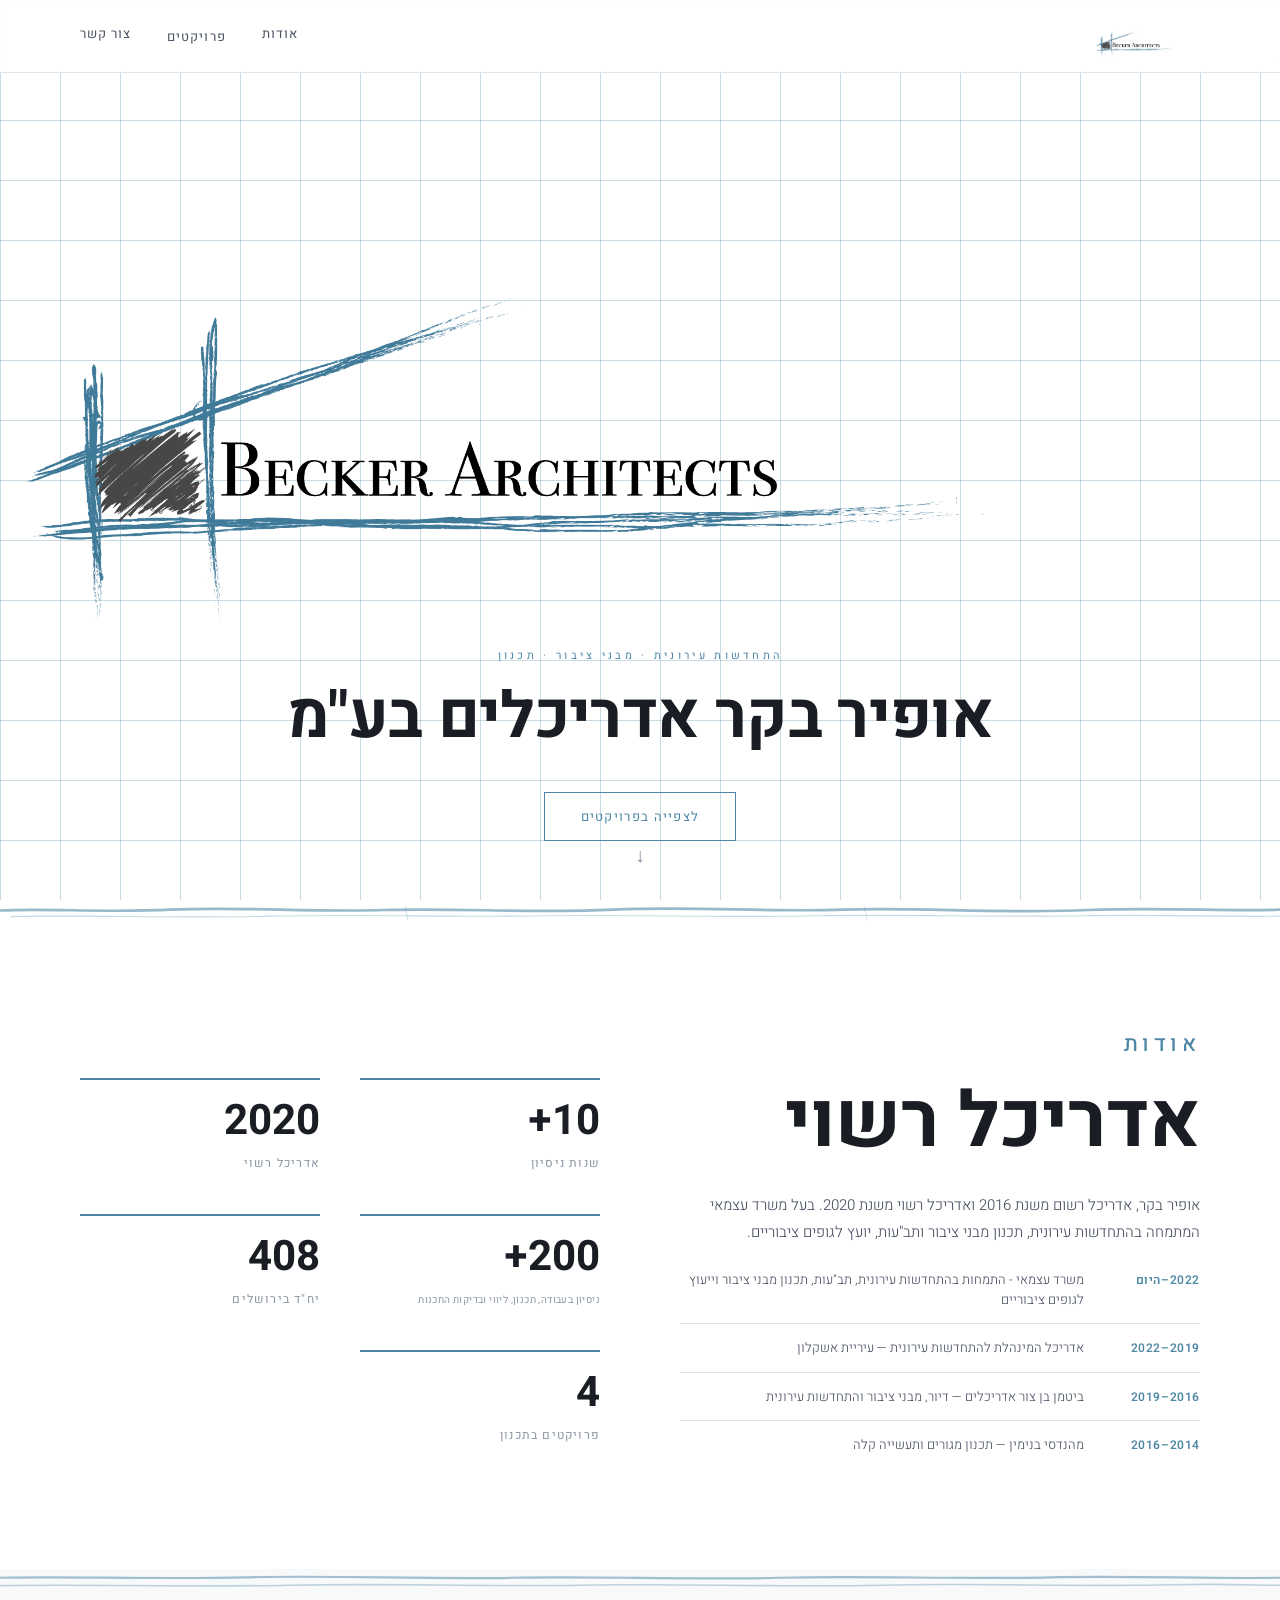
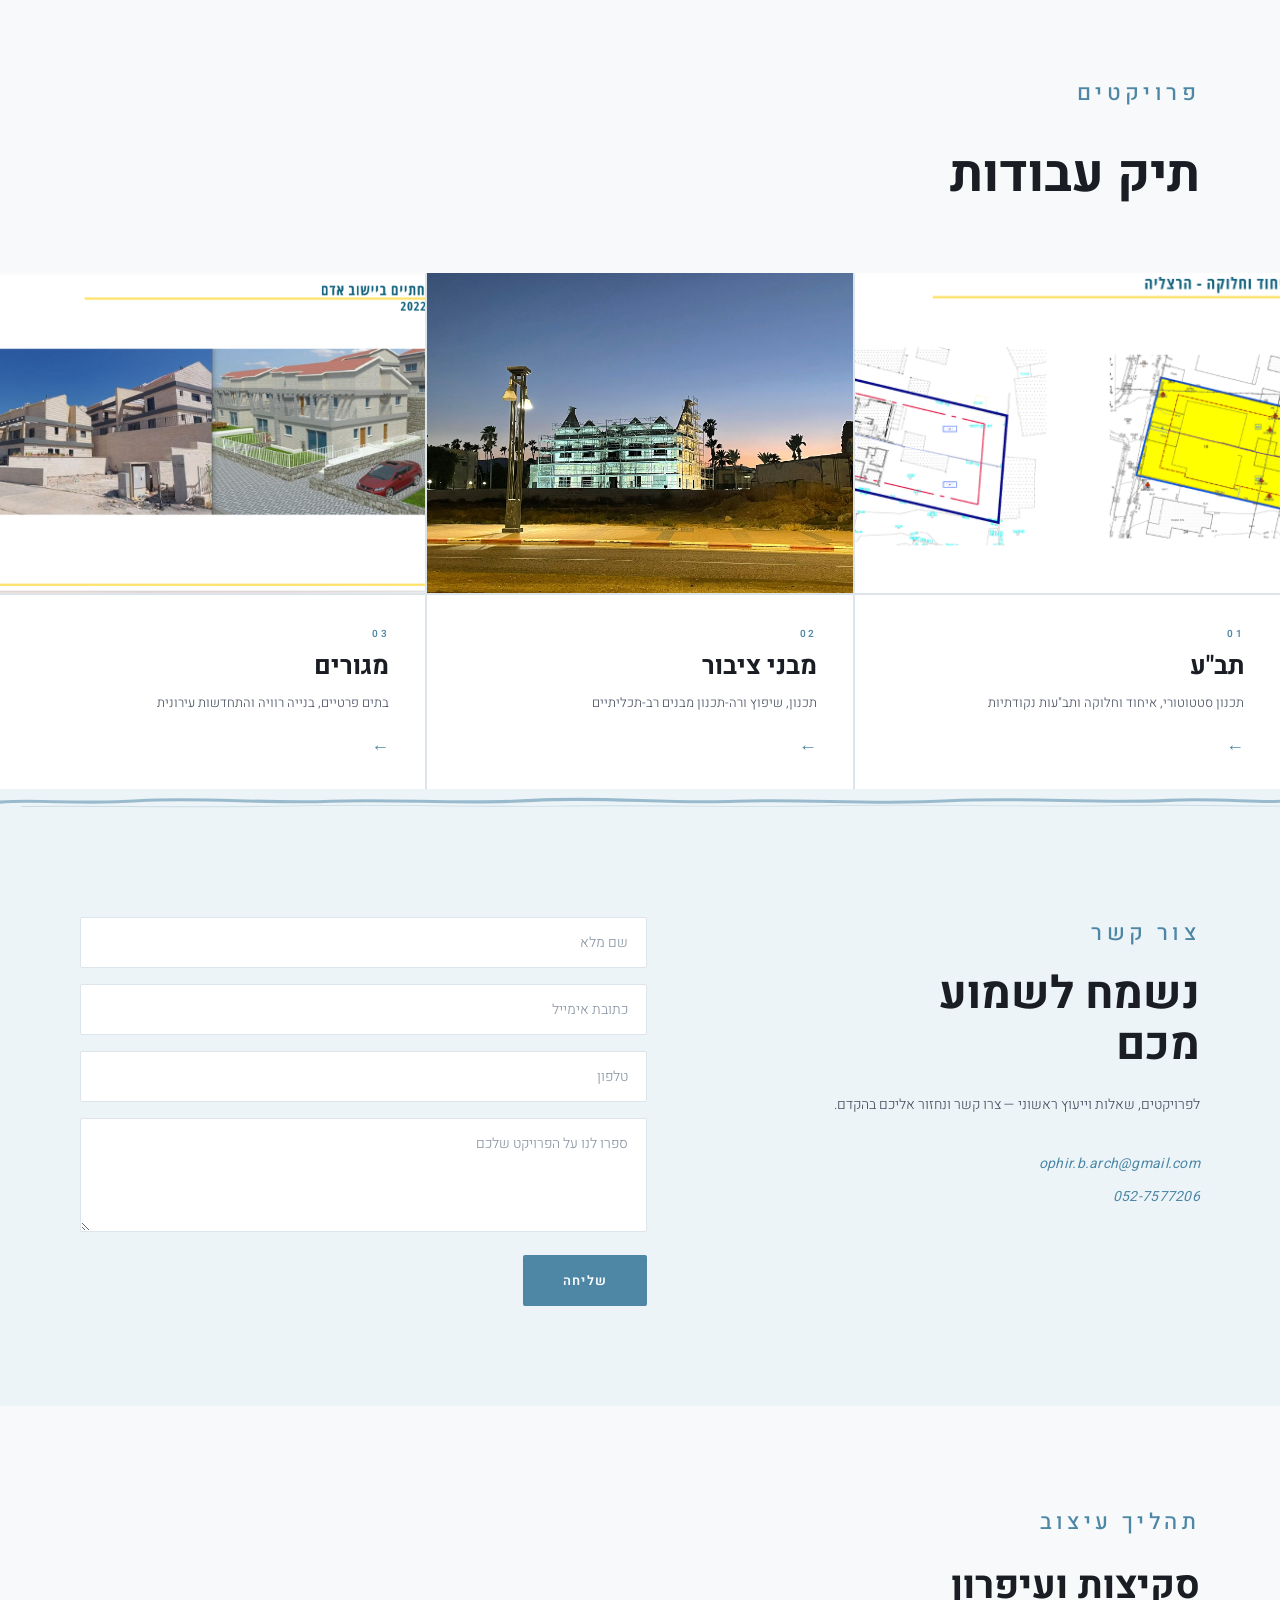
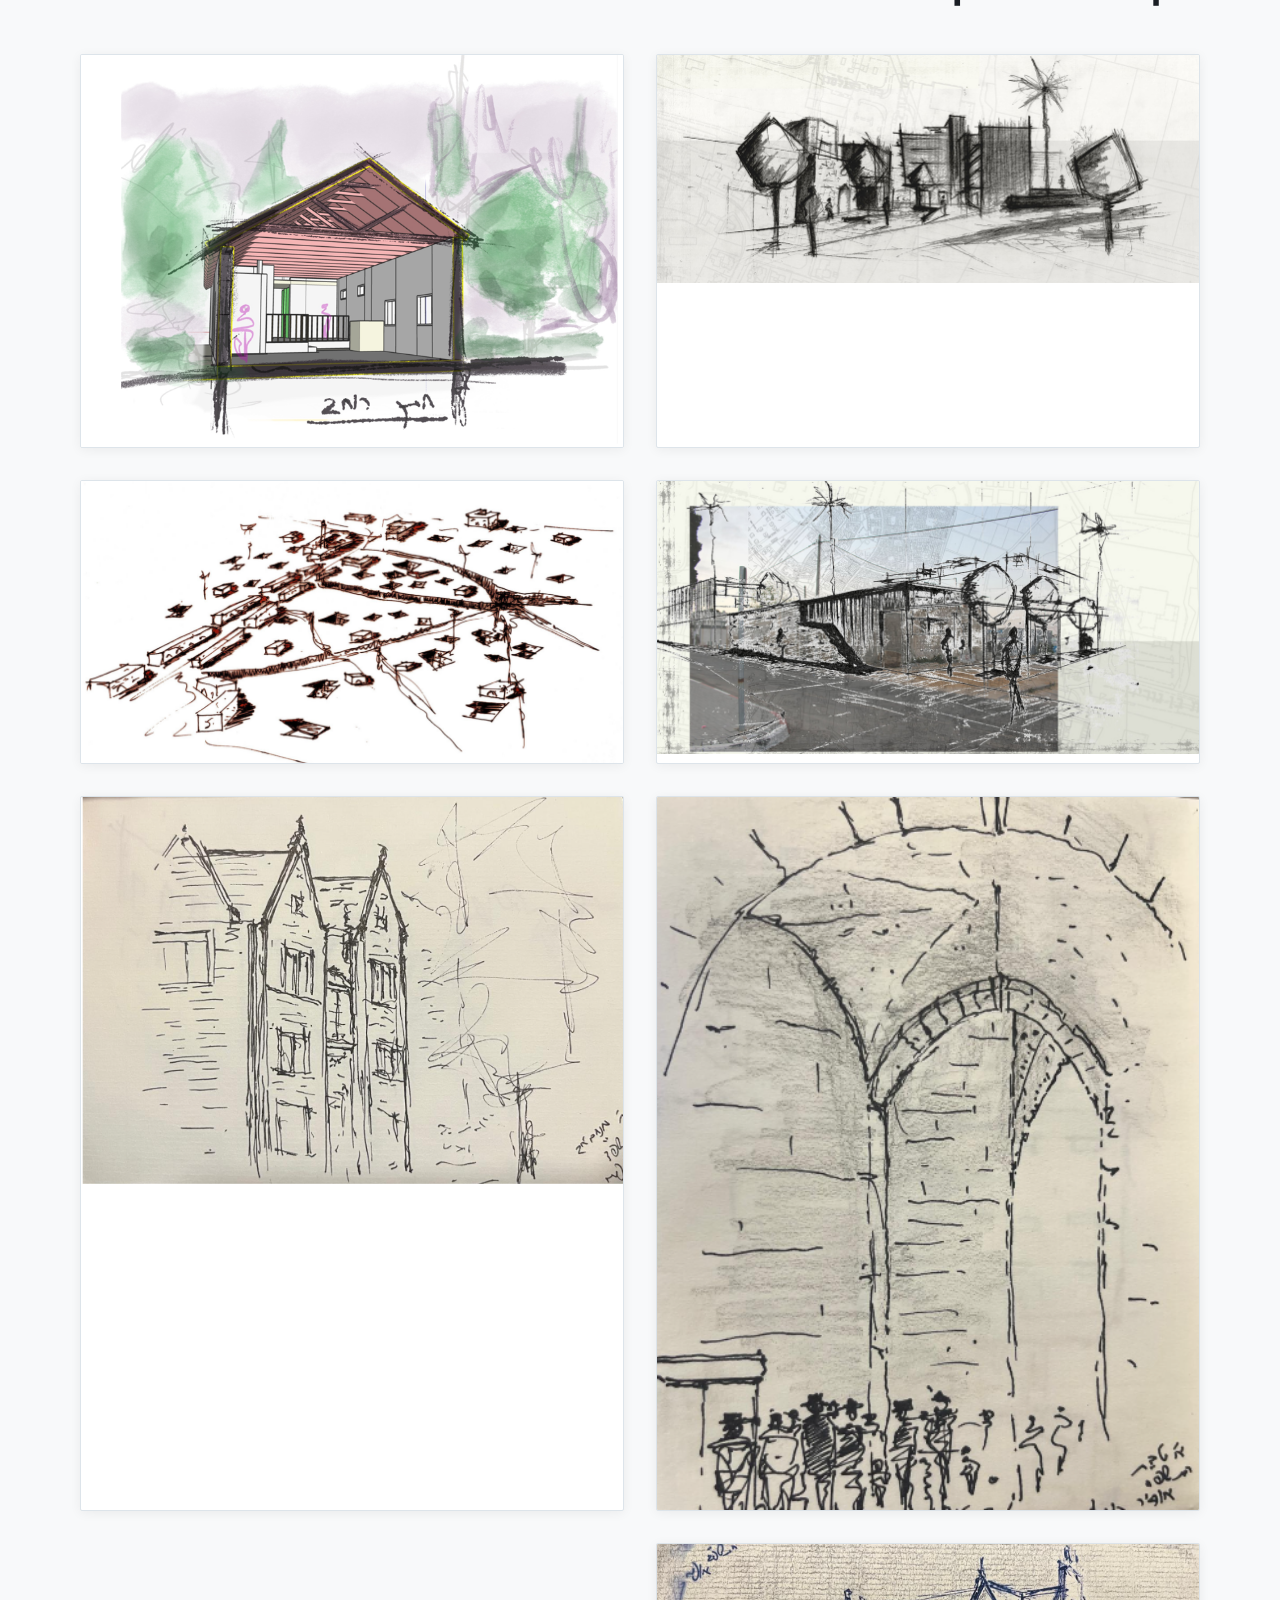
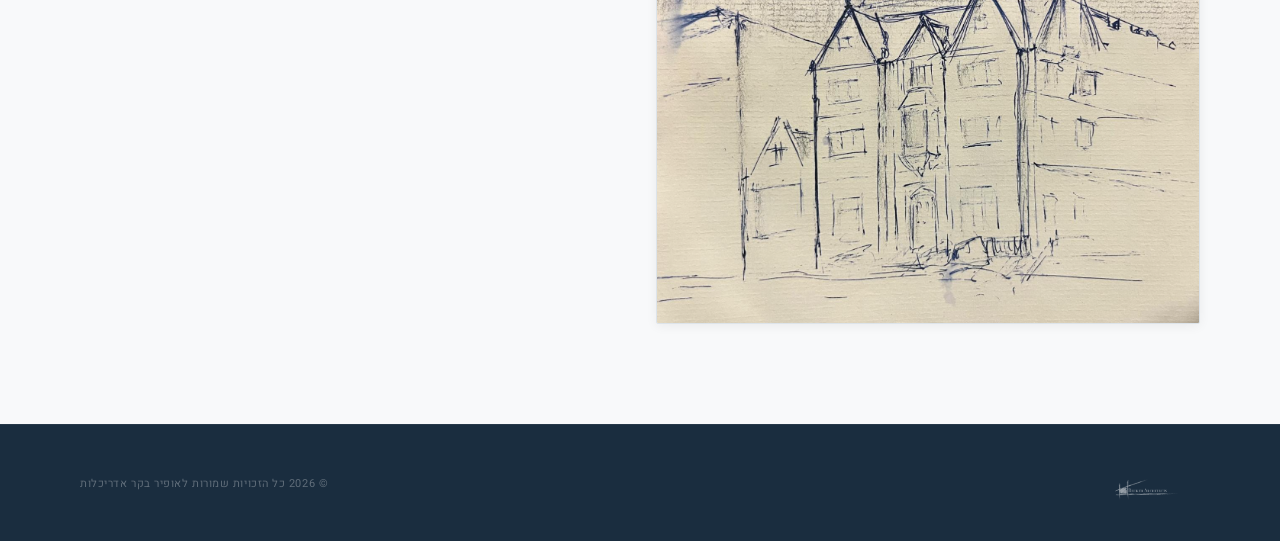
==== index.html @ fd46ad63 "Add gallery carousel: click main image to cycle through project photos Co-Authored-By: Claude Sonnet" ====
<!DOCTYPE html>
<html lang="he" dir="rtl">
<head>
  <meta charset="UTF-8" />
  <meta name="viewport" content="width=device-width, initial-scale=1.0" />
  <title>אופיר בקר אדריכלים בע"מ | התחדשות עירונית ומבני ציבור | ישראל</title>

  <!-- Google Search Console Verification -->
  <meta name="google-site-verification" content="d-NX01LzKo1KVaTtNY8OBa4iY1g7kG21eKevt_gI5Fs" />

  <!-- SEO Meta -->
  <meta name="description" content="אופיר בקר, אדריכל רשוי משנת 2020. משרד אדריכלות המתמחה בהתחדשות עירונית ותכנון מבני ציבור בישראל. פרויקטים בירושלים, אשקלון ועוד." />
  <meta name="author" content="אופיר בקר" />
  <meta name="robots" content="index, follow, max-snippet:-1, max-image-preview:large" />
  <link rel="canonical" href="https://ophirbarch-dev.github.io/ARCH-WEBSITE/" />
  <link rel="alternate" hreflang="he" href="https://ophirbarch-dev.github.io/ARCH-WEBSITE/" />
  <link rel="alternate" hreflang="x-default" href="https://ophirbarch-dev.github.io/ARCH-WEBSITE/" />
  <link rel="sitemap" type="application/xml" href="/ARCH-WEBSITE/sitemap.xml" />

  <!-- Open Graph (WhatsApp / LinkedIn / Facebook previews) -->
  <meta property="og:type" content="website" />
  <meta property="og:locale" content="he_IL" />
  <meta property="og:site_name" content="אופיר בקר אדריכלות" />
  <meta property="og:title" content="אופיר בקר אדריכלות | התחדשות עירונית ומבני ציבור" />
  <meta property="og:description" content="אדריכל רשוי המתמחה בהתחדשות עירונית ומבני ציבור. פרויקטים בירושלים, אשקלון ועוד." />
  <meta property="og:url" content="https://ophirbarch-dev.github.io/ARCH-WEBSITE/" />
  <meta property="og:image" content="https://ophirbarch-dev.github.io/ARCH-WEBSITE/images/proj1.png" />
  <meta property="og:image:width" content="1270" />
  <meta property="og:image:height" content="476" />
  <meta property="og:image:alt" content="פרויקט התחדשות עירונית ירושלים — אופיר בקר אדריכלות" />

  <!-- Twitter Card -->
  <meta name="twitter:card" content="summary_large_image" />
  <meta name="twitter:title" content="אופיר בקר אדריכלות" />
  <meta name="twitter:description" content="אדריכל רשוי | התחדשות עירונית ומבני ציבור בישראל" />
  <meta name="twitter:image" content="https://ophirbarch-dev.github.io/ARCH-WEBSITE/images/proj1.png" />

  <!-- JSON-LD Structured Data (GEO + Local SEO) -->
  <script type="application/ld+json">
  {
    "@context": "https://schema.org",
    "@graph": [
      {
        "@type": "Person",
        "@id": "https://ophirbarch-dev.github.io/ARCH-WEBSITE/#person",
        "name": "אופיר בקר",
        "jobTitle": "אדריכל רשוי",
        "url": "https://ophirbarch-dev.github.io/ARCH-WEBSITE/",
        "email": "ophir.b.arch@gmail.com",
        "telephone": "+972527577206",
        "knowsAbout": ["התחדשות עירונית", "מבני ציבור", "תכנון אדריכלי", "תכנית בניין עיר", "תב\"ע", "ניהול יועצים"]
      },
      {
        "@type": ["LocalBusiness", "ProfessionalService"],
        "@id": "https://ophirbarch-dev.github.io/ARCH-WEBSITE/#business",
        "name": "אופיר בקר אדריכלות",
        "description": "משרד אדריכלות המתמחה בהתחדשות עירונית ותכנון מבני ציבור בישראל. אדריכל רשוי משנת 2020.",
        "url": "https://ophirbarch-dev.github.io/ARCH-WEBSITE/",
        "telephone": "+972527577206",
        "email": "ophir.b.arch@gmail.com",
        "founder": { "@id": "https://ophirbarch-dev.github.io/ARCH-WEBSITE/#person" },
        "address": { "@type": "PostalAddress", "addressCountry": "IL" },
        "areaServed": ["ירושלים", "אשקלון", "הרצליה", "ישראל"],
        "openingHours": "Mo-Fr 09:00-18:00",
        "image": "https://ophirbarch-dev.github.io/ARCH-WEBSITE/images/logo.png",
        "hasOfferCatalog": {
          "@type": "OfferCatalog",
          "name": "שירותי אדריכלות",
          "itemListElement": [
            { "@type": "Offer", "itemOffered": { "@type": "Service", "name": "תכנון התחדשות עירונית" } },
            { "@type": "Offer", "itemOffered": { "@type": "Service", "name": "תכנון מבני ציבור" } },
            { "@type": "Offer", "itemOffered": { "@type": "Service", "name": "ניהול יועצים" } },
            { "@type": "Offer", "itemOffered": { "@type": "Service", "name": "תב\"ע ותכנון סטטוטורי" } }
          ]
        }
      },
      {
        "@type": "FAQPage",
        "mainEntity": [
          {
            "@type": "Question",
            "name": "מה ההתמחות של אופיר בקר?",
            "acceptedAnswer": { "@type": "Answer", "text": "אופיר בקר הוא אדריכל רשוי המתמחה בהתחדשות עירונית ותכנון מבני ציבור בישראל, וכן יועץ ללשכת התכנון." }
          },
          {
            "@type": "Question",
            "name": "האם אופיר בקר אדריכל מוסמך ורשוי?",
            "acceptedAnswer": { "@type": "Answer", "text": "כן. אופיר בקר הוא אדריכל רשום משנת 2016 ואדריכל רשוי משנת 2020." }
          },
          {
            "@type": "Question",
            "name": "באילו אזורים פועל משרד בקר אדריכלות?",
            "acceptedAnswer": { "@type": "Answer", "text": "המשרד ביצע פרויקטים בירושלים, אשקלון, הרצליה ויישוב אדם — ומשרת לקוחות ברחבי ישראל." }
          },
          {
            "@type": "Question",
            "name": "מה הניסיון של אופיר בקר בהתחדשות עירונית?",
            "acceptedAnswer": { "@type": "Answer", "text": "אופיר בקר שימש כאדריכל המינהלת להתחדשות עירונית של עיריית אשקלון (2019–2022), ועבד על פרויקטים של 408 יח\"ד בירושלים." }
          }
        ]
      }
    ]
  }
  </script>

  <link rel="preconnect" href="https://fonts.googleapis.com" />
  <link rel="preconnect" href="https://fonts.gstatic.com" crossorigin />
  <link href="https://fonts.googleapis.com/css2?family=Heebo:wght@300;400;500;700&display=swap" rel="stylesheet" />
  <link rel="stylesheet" href="style.css" />
</head>
<body>

  <!-- NAV -->
  <header class="site-header" id="site-header">
    <div class="header-inner">
      <a href="#hero" class="logo">
        <img src="images/logo.png" class="logo-img" alt="לוגו אופיר בקר אדריכלות" />
        <span class="logo-fallback">Becker Architects</span>
      </a>
      <nav class="main-nav">
        <a href="#about">אודות</a>
        <div class="nav-item">
          <a href="#projects">פרויקטים</a>
          <div class="nav-dropdown">
            <a href="taba.html">תב"ע</a>
            <a href="public-buildings.html">מבני ציבור</a>
            <a href="residential.html">מגורים</a>
          </div>
        </div>
        <a href="#contact">צור קשר</a>
      </nav>
      <button class="hamburger" id="hamburger" aria-label="תפריט">
        <span></span><span></span><span></span>
      </button>
    </div>
    <nav class="mobile-nav" id="mobile-nav">
      <a href="#about" class="mobile-link">אודות</a>
      <a href="#projects" class="mobile-link">פרויקטים</a>
      <a href="taba.html" class="mobile-link mobile-sub">— תב"ע</a>
      <a href="public-buildings.html" class="mobile-link mobile-sub">— מבני ציבור</a>
      <a href="residential.html" class="mobile-link mobile-sub">— מגורים</a>
      <a href="#contact" class="mobile-link">צור קשר</a>
    </nav>
  </header>

  <main>

  <!-- HERO -->
  <section class="hero" id="hero">
    <div class="hero-overlay"></div>
    <div class="hero-logo-center">
      <img src="images/logo.png" class="hero-logo-main" alt="Becker Architects לוגו" />
    </div>
    <div class="hero-content">
      <p class="hero-label">התחדשות עירונית · מבני ציבור · תכנון</p>
      <h1 class="hero-title">אופיר בקר אדריכלים בע"מ</h1>
      <a href="#projects" class="btn-outline">לצפייה בפרויקטים</a>
    </div>
    <div class="hero-scroll-hint">↓</div>
  </section>

  <!-- DIVIDER 1: two strokes, energetic -->
  <div class="sketch-divider" style="background:var(--white)">
    <svg xmlns="http://www.w3.org/2000/svg" viewBox="0 0 1200 32" preserveAspectRatio="none" aria-hidden="true">
      <path d="M0,12 C45,9 95,15 160,11 C225,7.5 290,14 360,11.5 C430,9 500,15.5 575,11 C650,7 720,14 790,11 C860,8 940,16 1020,11.5 C1090,8 1155,13.5 1200,11" stroke="#4d87a5" stroke-width="3" fill="none" stroke-linecap="round" opacity="0.58"/>
      <path d="M10,19 C80,17 165,21 255,18.5 C345,16 425,20 510,18 C595,16.5 680,20.5 765,18 C850,16 935,20 1015,18 C1090,16.5 1155,19.5 1200,18.5" stroke="#4d87a5" stroke-width="1.3" fill="none" stroke-linecap="round" opacity="0.3"/>
      <path d="M380,7 L382,22" stroke="#4d87a5" stroke-width="1.2" opacity="0.2" stroke-linecap="round"/>
      <path d="M810,6 L813,23" stroke="#4d87a5" stroke-width="1" opacity="0.18" stroke-linecap="round"/>
    </svg>
  </div>

  <!-- ABOUT -->
  <section class="about section-pad" id="about">
    <div class="container">
      <div class="about-grid">
        <div class="about-text">
          <span class="section-tag">אודות</span>
          <h2>אדריכל רשוי</h2>
          <p>
            אופיר בקר, אדריכל רשום משנת 2016 ואדריכל רשוי משנת 2020. בעל משרד עצמאי המתמחה בהתחדשות עירונית,
            תכנון מבני ציבור ותב"עות, יועץ לגופים ציבוריים.
          </p>
          <div class="experience-timeline">
            <div class="exp-item">
              <span class="exp-year"><time datetime="2022">2022</time>–היום</span>
              <span class="exp-desc">משרד עצמאי - התמחות בהתחדשות עירונית, תב"עות, תכנון מבני ציבור וייעוץ לגופים ציבוריים</span>
            </div>
            <div class="exp-item">
              <span class="exp-year"><time datetime="2019">2019</time>–<time datetime="2022">2022</time></span>
              <span class="exp-desc">אדריכל המינהלת להתחדשות עירונית — עיריית אשקלון</span>
            </div>
            <div class="exp-item">
              <span class="exp-year"><time datetime="2016">2016</time>–<time datetime="2019">2019</time></span>
              <span class="exp-desc">ביטמן בן צור אדריכלים — דיור, מבני ציבור והתחדשות עירונית</span>
            </div>
            <div class="exp-item">
              <span class="exp-year"><time datetime="2014">2014</time>–<time datetime="2016">2016</time></span>
              <span class="exp-desc">מהנדסי בנימין — תכנון מגורים ותעשייה קלה</span>
            </div>
          </div>
        </div>
        <div class="about-stats">
          <div class="stat">
            <span class="stat-num">10+</span>
            <span class="stat-label">שנות ניסיון</span>
          </div>
          <div class="stat">
            <span class="stat-num">2020</span>
            <span class="stat-label">אדריכל רשוי</span>
          </div>
          <div class="stat">
            <span class="stat-num">200+</span>
            <span class="stat-label stat-label-long">ניסיון בעבודה, תכנון, ליווי ובדיקות התכנות</span>
          </div>
          <div class="stat">
            <span class="stat-num">408</span>
            <span class="stat-label">יח"ד בירושלים</span>
          </div>
          <div class="stat">
            <span class="stat-num">4</span>
            <span class="stat-label">פרויקטים בתכנון</span>
          </div>
        </div>
      </div>
    </div>
  </section>

  <!-- DIVIDER 2: double parallel lines, architectural -->
  <div class="sketch-divider" style="background:var(--cream)">
    <svg xmlns="http://www.w3.org/2000/svg" viewBox="0 0 1200 32" preserveAspectRatio="none" aria-hidden="true">
      <path d="M0,10 C65,8 145,12 230,9.5 C315,7 400,12 480,10 C560,8 645,12.5 730,10 C815,7.5 900,12 985,9.5 C1060,7.5 1140,11.5 1200,10" stroke="#4d87a5" stroke-width="2.5" fill="none" stroke-linecap="round" opacity="0.5"/>
      <path d="M0,19 C85,17 175,21 270,18.5 C365,16 450,20.5 545,18.5 C640,16.5 730,21 825,18.5 C920,16 1010,20.5 1100,18 C1155,16.5 1185,19 1200,18.5" stroke="#4d87a5" stroke-width="1.8" fill="none" stroke-linecap="round" opacity="0.35"/>
    </svg>
  </div>

  <!-- PROJECTS -->
  <section class="projects section-pad" id="projects">
    <div class="container">
      <span class="section-tag">פרויקטים</span>
      <h2 class="projects-title">תיק עבודות</h2>
    </div>

    <div class="category-grid">

      <a href="taba.html" class="cat-card">
        <div class="cat-img-wrap">
          <img src="images/proj6.png" alt='תב"ע נקודתית' loading="lazy" />
        </div>
        <div class="cat-info">
          <span class="cat-num">01</span>
          <h3>תב"ע</h3>
          <p>תכנון סטטוטורי, איחוד וחלוקה ותב"עות נקודתיות</p>
          <span class="cat-arrow">←</span>
        </div>
      </a>

      <a href="public-buildings.html" class="cat-card">
        <div class="cat-img-wrap">
          <img src="images/beit-shaan/1.png" alt="מבני ציבור" loading="lazy" />
        </div>
        <div class="cat-info">
          <span class="cat-num">02</span>
          <h3>מבני ציבור</h3>
          <p>תכנון, שיפוץ ורה-תכנון מבנים רב-תכליתיים</p>
          <span class="cat-arrow">←</span>
        </div>
      </a>

      <a href="residential.html" class="cat-card">
        <div class="cat-img-wrap">
          <img src="images/proj3.png" alt="מגורים" loading="lazy" />
        </div>
        <div class="cat-info">
          <span class="cat-num">03</span>
          <h3>מגורים</h3>
          <p>בתים פרטיים, בנייה רוויה והתחדשות עירונית</p>
          <span class="cat-arrow">←</span>
        </div>
      </a>

    </div>
  </section>

  <!-- DIVIDER 3: bold single stroke, gestural -->
  <div class="sketch-divider" style="background:var(--green-bg)">
    <svg xmlns="http://www.w3.org/2000/svg" viewBox="0 0 1200 32" preserveAspectRatio="none" aria-hidden="true">
      <path d="M0,15 C35,11.5 75,18 130,13.5 C185,9 250,17 310,14 C370,11 435,18 500,13 C565,8.5 625,17 690,14 C755,11 820,18.5 890,13.5 C960,9 1030,17 1095,13 C1140,10.5 1175,15.5 1200,14" stroke="#4d87a5" stroke-width="3.5" fill="none" stroke-linecap="round" opacity="0.52"/>
      <path d="M20,20 C90,18.5 175,22 265,19.5 C355,17 440,21 525,19.5 C610,18 695,21.5 785,19 C875,17 960,21 1050,19 C1110,17.5 1165,20 1200,19.5" stroke="#4d87a5" stroke-width="1" fill="none" stroke-linecap="round" opacity="0.22"/>
    </svg>
  </div>

  <!-- CONTACT -->
  <section class="contact section-pad" id="contact">
    <div class="container">
      <div class="contact-grid">
        <div class="contact-text">
          <span class="section-tag">צור קשר</span>
          <h2>נשמח לשמוע<br/>מכם</h2>
          <p>לפרויקטים, שאלות וייעוץ ראשוני — צרו קשר ונחזור אליכם בהקדם.</p>
          <address class="contact-details">
            <a href="mailto:ophir.b.arch@gmail.com" class="contact-link">ophir.b.arch@gmail.com</a>
            <a href="tel:+972527577206" class="contact-link">052-7577206</a>
          </address>
        </div>
        <form class="contact-form" onsubmit="handleSubmit(event)">
          <div class="form-group">
            <input type="text" id="name" name="name" placeholder="שם מלא" required />
          </div>
          <div class="form-group">
            <input type="email" id="email" name="email" placeholder="כתובת אימייל" required />
          </div>
          <div class="form-group">
            <input type="tel" id="phone" name="phone" placeholder="טלפון" />
          </div>
          <div class="form-group">
            <textarea id="message" name="message" rows="4" placeholder="ספרו לנו על הפרויקט שלכם" required></textarea>
          </div>
          <button type="submit" class="btn-submit">שליחה</button>
          <p class="form-success" id="form-success">תודה! נחזור אליכם בקרוב.</p>
        </form>
      </div>
    </div>
  </section>

  <!-- SKETCHES -->
  <section class="sketches-section section-pad" id="sketches">
    <div class="container">
      <span class="section-tag">תהליך עיצוב</span>
      <h2 class="sketches-title">סקיצות ועיפרון</h2>
      <div class="sketches-grid">
        <figure class="sketch-item">
          <img src="images/sketch1.png" alt="סקיצת עיפרון — חזית עירונית" loading="lazy" />
        </figure>
        <figure class="sketch-item">
          <img src="images/sketch2.png" alt="סקיצת חתך — בית מגורים" loading="lazy" />
        </figure>
        <figure class="sketch-item">
          <img src="images/סקיצה 3 .png" alt="סקיצה 3" loading="lazy" />
        </figure>
        <figure class="sketch-item">
          <img src="images/סקיצה 4.png" alt="סקיצה 4" loading="lazy" />
        </figure>
        <figure class="sketch-item">
          <img src="images/sketch4.png" alt="סקיצה 5" loading="lazy" />
        </figure>
        <figure class="sketch-item">
          <img src="images/sketch5.png" alt="סקיצה 6" loading="lazy" />
        </figure>
        <figure class="sketch-item">
          <img src="images/sketch6.png" alt="סקיצה 7" loading="lazy" />
        </figure>
      </div>
    </div>
  </section>

  </main>

  <!-- FOOTER -->
  <footer class="site-footer">
    <div class="container footer-inner">
      <div class="footer-logo">
        <img src="images/logo.png" class="footer-logo-img" alt="לוגו אופיר בקר אדריכלות" />
        <span class="footer-fallback">Becker Architects</span>
      </div>
      <p class="footer-copy">© 2026 כל הזכויות שמורות לאופיר בקר אדריכלות</p>
    </div>
  </footer>

  <!-- SCROLL TO TOP -->
  <button class="scroll-top" id="scrollTop" aria-label="חזרה למעלה">↑</button>

  <!-- LIGHTBOX -->
  <div class="lightbox-overlay" id="lightbox" role="dialog" aria-modal="true">
    <button class="lightbox-close" id="lightboxClose" aria-label="סגור">✕</button>
    <button class="lightbox-nav lightbox-prev" id="lightboxPrev" aria-label="הקודם">❮</button>
    <img id="lightboxImg" src="" alt="" onclick="lightboxImgClick()" />
    <button class="lightbox-nav lightbox-next" id="lightboxNext" aria-label="הבא">❯</button>
    <div class="lightbox-counter" id="lightboxCounter"></div>
  </div>

  <script src="script.js?v=13"></script>
</body>
</html>
---- style.css ----
/* ============================================================
   OFIR BEKER ARCHITECTURE — PORTFOLIO SITE
   Light palette inspired by levant.co
   ============================================================ */

/* ---------- RESET & BASE ---------- */
*, *::before, *::after { box-sizing: border-box; margin: 0; padding: 0; }

:root {
  --green:     #4d87a5;   /* steel blue from logo */
  --green-lt:  #7aaec5;   /* lighter blue accent */
  --green-dk:  #2d6080;   /* darker blue for hovers */
  --green-bg:  #edf4f8;   /* very light blue tint for alternating sections */
  --cream:     #f8f9fa;   /* cool off-white — main bg */
  --cream-dk:  #dde4ea;   /* slightly darker for borders */
  --dark:      #1a1e24;   /* near-black — text only */
  --mid:       #4a5263;   /* secondary text */
  --light:     #8a96a3;   /* muted labels */
  --white:     #ffffff;

  --font: 'Heebo', sans-serif;
  --radius: 2px;
  --transition: 0.35s ease;
  --max-w: 1200px;
  --header-h: 72px;
}

html { scroll-behavior: smooth; }

body {
  font-family: var(--font);
  background: var(--cream);
  color: var(--dark);
  direction: rtl;
  text-rendering: optimizeLegibility;
  -webkit-font-smoothing: antialiased;
}

img { display: block; width: 100%; height: 100%; object-fit: cover; }
a { text-decoration: none; color: inherit; }

/* ---------- UTILITY ---------- */
.container {
  max-width: var(--max-w);
  margin: 0 auto;
  padding: 0 40px;
}

.section-pad { padding: 100px 0; }

.section-tag {
  display: inline-block;
  font-size: 22px;
  font-weight: 500;
  letter-spacing: 0.2em;
  text-transform: uppercase;
  color: var(--green);
  margin-bottom: 20px;
}
.section-tag.light { color: var(--green-lt); }

/* ---------- HEADER ---------- */
.site-header {
  position: fixed;
  top: 0; right: 0; left: 0;
  z-index: 100;
  background: rgba(255,255,255,0.92);
  backdrop-filter: blur(8px);
  transition: background var(--transition), backdrop-filter var(--transition), border-color var(--transition);
  border-bottom: 1px solid var(--cream-dk);
}

/* On light hero: header becomes white on scroll */
.site-header.scrolled {
  background: rgba(250,248,244,0.97);
  backdrop-filter: blur(12px);
  border-bottom-color: var(--cream-dk);
}

.header-inner {
  max-width: var(--max-w);
  margin: 0 auto;
  padding: 0 40px;
  height: var(--header-h);
  display: flex;
  align-items: center;
  justify-content: space-between;
}

.logo {
  display: flex;
  align-items: center;
  text-decoration: none;
}
/* Real-color logo on white hero */
.logo-img {
  height: 44px;
  width: auto;
  opacity: 1;
  transition: opacity var(--transition), filter var(--transition);
  filter: none;
}
.site-header.scrolled .logo-img {
  filter: none;
  opacity: 1;
}
.logo:hover .logo-img { opacity: 1; }

.logo-fallback {
  display: none;
  font-size: 17px;
  font-weight: 700;
  color: var(--dark);
  letter-spacing: 0.04em;
}

.main-nav {
  display: flex;
  gap: 36px;
}
.main-nav a {
  font-size: 13px;
  font-weight: 400;
  color: var(--mid);
  letter-spacing: 0.08em;
  transition: color var(--transition);
  position: relative;
}
.site-header.scrolled .main-nav a {
  color: var(--mid);
}
.main-nav a::after {
  content: '';
  position: absolute;
  bottom: -4px;
  right: 0;
  width: 0;
  height: 1px;
  background: var(--green);
  transition: width var(--transition);
}
.main-nav a:hover { color: var(--dark); }
.main-nav a:hover::after { width: 100%; }

/* Hamburger */
.hamburger {
  display: none;
  flex-direction: column;
  gap: 5px;
  background: none;
  border: none;
  cursor: pointer;
  padding: 4px;
}
.hamburger span {
  display: block;
  width: 24px;
  height: 2px;
  background: var(--dark);
  transition: transform var(--transition), opacity var(--transition), background var(--transition);
}
.site-header.scrolled .hamburger span { background: var(--dark); }

.mobile-nav {
  display: none;
  flex-direction: column;
  background: var(--white);
  border-top: 1px solid var(--cream-dk);
  padding: 20px 40px 30px;
  gap: 0;
}
.mobile-nav.open { display: flex; }
.mobile-link {
  font-size: 20px;
  font-weight: 300;
  color: var(--mid);
  padding: 14px 0;
  border-bottom: 1px solid var(--cream-dk);
  letter-spacing: 0.05em;
}
.mobile-link:last-child { border-bottom: none; }

/* ---------- HERO ---------- */
/* Hero — white, logo-forward */
.hero {
  position: relative;
  height: 100vh;
  min-height: 600px;
  background: var(--white);
  display: flex;
  flex-direction: column;
  align-items: center;
  justify-content: center;
  gap: 24px;
  padding-top: calc(var(--header-h) + 50px);
  padding-bottom: 80px;
  overflow: hidden;
}

.hero-logo-center {
  flex: 0 0 auto;
  display: flex;
  align-items: center;
  justify-content: center;
  position: relative;
  z-index: 2;
  width: 100%;
}

.hero-logo-main {
  width: min(1650px, 96vw);
  height: auto;
  display: block;
  object-fit: contain;
  background: none;
  padding: 0;
}

/* Subtle grid on white hero */
.hero::before { display: none; }

.hero::after {
  content: '';
  position: absolute;
  inset: 0;
  background-image:
    linear-gradient(rgba(77,135,165,0.30) 1px, transparent 1px),
    linear-gradient(90deg, rgba(77,135,165,0.30) 1px, transparent 1px);
  background-size: 60px 60px;
  pointer-events: none;
}

.hero-overlay { display: none; }

.hero-content {
  position: relative;
  z-index: 2;
  max-width: var(--max-w);
  width: 100%;
  margin: 0 auto;
  padding: 0 40px;
  text-align: center;
}

.hero-label {
  font-size: 11px;
  font-weight: 400;
  letter-spacing: 0.3em;
  text-transform: uppercase;
  color: var(--green);
  margin-bottom: 20px;
}

.hero-title {
  font-size: clamp(36px, 5vw, 72px);
  font-weight: 700;
  color: var(--dark);
  line-height: 1.05;
  letter-spacing: -0.01em;
  margin-bottom: 40px;
}

.btn-outline {
  display: inline-block;
  padding: 14px 36px;
  border: 1px solid var(--green);
  color: var(--green);
  font-size: 13px;
  font-weight: 400;
  letter-spacing: 0.1em;
  transition: background var(--transition), border-color var(--transition), color var(--transition);
}
.btn-outline:hover {
  background: var(--green);
  color: var(--white);
  border-color: var(--green);
}

.hero-scroll-hint {
  position: absolute;
  bottom: 30px;
  left: 50%;
  transform: translateX(-50%);
  color: var(--light);
  font-size: 20px;
  z-index: 2;
  animation: bounce 2s infinite;
}
@keyframes bounce {
  0%,100% { transform: translateX(-50%) translateY(0); }
  50%      { transform: translateX(-50%) translateY(8px); }
}

/* ---------- ABOUT ---------- */
.about { background: var(--white); }

.about-grid {
  display: grid;
  grid-template-columns: 1fr 1fr;
  gap: 80px;
  align-items: start;
}

.about-text h2 {
  font-size: clamp(56px, 6vw, 96px);
  font-weight: 700;
  line-height: 1.1;
  color: var(--dark);
  margin-bottom: 28px;
}
.about-text p {
  font-size: 15px;
  font-weight: 300;
  line-height: 1.8;
  color: var(--mid);
  margin-bottom: 18px;
}

/* Experience timeline */
.experience-timeline {
  display: flex;
  flex-direction: column;
  gap: 14px;
  margin-top: 24px;
}
.exp-item {
  display: grid;
  grid-template-columns: 100px 1fr;
  gap: 16px;
  align-items: baseline;
  padding-bottom: 14px;
  border-bottom: 1px solid var(--cream-dk);
}
.exp-item:last-child { border-bottom: none; }
.exp-year {
  font-size: 12px;
  font-weight: 600;
  color: var(--green);
  letter-spacing: 0.05em;
  white-space: nowrap;
}
.exp-desc {
  font-size: 13px;
  font-weight: 300;
  color: var(--mid);
  line-height: 1.5;
}

.about-stats {
  display: grid;
  grid-template-columns: 1fr 1fr;
  gap: 40px;
  padding-top: 50px;
}
.stat {
  border-top: 2px solid var(--green);
  padding-top: 20px;
}
.stat-num {
  display: block;
  font-size: 42px;
  font-weight: 700;
  color: var(--dark);
  line-height: 1;
  margin-bottom: 8px;
}
.stat-label {
  font-size: 12px;
  font-weight: 400;
  color: var(--light);
  letter-spacing: 0.1em;
}

/* ---------- PROJECTS ---------- */
.projects { background: var(--cream); padding-top: 80px; padding-bottom: 0; }
.projects > .container { padding-bottom: 60px; }

.projects-title {
  font-size: clamp(36px, 4vw, 60px);
  font-weight: 700;
  color: var(--dark);
  margin-top: 8px;
}

/* Project blocks — alternating light tones */
.project-block {
  display: grid;
  grid-template-columns: 1fr 1fr;
  min-height: 260px;
  border-top: 1px solid var(--cream-dk);
}

.project-dark { background: var(--white); }
.project-light { background: var(--green-bg); }

.project-image-wrap {
  overflow: hidden;
  position: relative;
}
.project-image-wrap img {
  transition: transform 0.7s ease;
}
.project-image-wrap:hover img { transform: scale(1.04); }

/* Gallery: 2 images stacked */
.proj-gallery {
  display: flex;
  flex-direction: column;
  height: 100%;
}
.proj-gallery .gallery-main {
  flex: 2;
  min-height: 0;
}
.proj-gallery .gallery-thumb {
  flex: 1;
  min-height: 0;
  border-top: 2px solid var(--cream-dk);
}

/* Gallery: thumbnails row for 3+ images */
.gallery-thumbs-row {
  display: flex;
  flex: 1;
  min-height: 0;
  border-top: 2px solid var(--cream-dk);
}
.gallery-thumbs-row .gallery-thumb {
  flex: 1;
  min-height: 0;
  border-top: none;
}
.gallery-thumbs-row .gallery-thumb + .gallery-thumb {
  border-right: 2px solid var(--cream-dk);
}

/* Clickable image cursor */
.project-image-wrap img,
.proj-gallery img {
  cursor: zoom-in;
}

/* ---------- LIGHTBOX ---------- */
.lightbox-overlay {
  display: none;
  position: fixed;
  inset: 0;
  z-index: 9999;
  background: rgba(0, 0, 0, 0.88);
  align-items: center;
  justify-content: center;
  padding: 24px;
  cursor: zoom-out;
}
.lightbox-overlay.active {
  display: flex;
}
.lightbox-overlay img {
  max-width: 92vw !important;
  max-height: 90vh !important;
  width: auto !important;
  height: auto !important;
  object-fit: contain !important;
  border-radius: 2px;
  box-shadow: 0 8px 40px rgba(0,0,0,0.6);
  cursor: default;
}
.lightbox-close {
  position: fixed;
  top: 20px;
  right: 20px;
  color: #fff;
  font-size: 2rem;
  line-height: 1;
  cursor: pointer;
  background: rgba(0,0,0,0.45);
  border: none;
  border-radius: 50%;
  width: 44px;
  height: 44px;
  display: flex;
  align-items: center;
  justify-content: center;
  transition: background 0.2s;
}
.lightbox-close:hover { background: rgba(255,255,255,0.18); }

/* Lightbox nav prev/next */
.lightbox-nav {
  position: fixed;
  top: 50%;
  transform: translateY(-50%);
  color: #fff;
  font-size: 2rem;
  cursor: pointer;
  background: rgba(0,0,0,0.45);
  border: none;
  border-radius: 50%;
  width: 50px;
  height: 50px;
  display: flex;
  align-items: center;
  justify-content: center;
  transition: background 0.2s;
  z-index: 10001;
  user-select: none;
}
.lightbox-nav:hover { background: rgba(255,255,255,0.18); }
.lightbox-nav:disabled { opacity: 0.25; cursor: default; }
.lightbox-prev { left: 16px; }
.lightbox-next { right: 16px; }
.lightbox-counter {
  position: fixed;
  bottom: 20px;
  left: 50%;
  transform: translateX(-50%);
  color: rgba(255,255,255,0.75);
  font-size: 0.9rem;
  font-family: var(--font);
  letter-spacing: 0.05em;
}

.project-info {
  padding: 60px 56px;
  display: flex;
  flex-direction: column;
  justify-content: center;
}

.proj-tag {
  font-size: 10px;
  font-weight: 500;
  letter-spacing: 0.2em;
  text-transform: uppercase;
  color: var(--green);
  margin-bottom: 20px;
}

.project-info h3 {
  font-size: clamp(26px, 2.5vw, 38px);
  font-weight: 700;
  color: var(--dark);
  line-height: 1.2;
  margin-bottom: 24px;
}

.project-info p {
  font-size: 14px;
  font-weight: 300;
  line-height: 1.85;
  color: var(--mid);
  margin-bottom: 32px;
}

.proj-meta {
  display: flex;
  gap: 12px;
  font-size: 11px;
  font-weight: 400;
  color: var(--light);
  letter-spacing: 0.08em;
}

/* ---------- CONTACT ---------- */
.contact { background: var(--green-bg); }

.contact-grid {
  display: grid;
  grid-template-columns: 1fr 1.2fr;
  gap: 80px;
  align-items: start;
}

.contact-text h2 {
  font-size: clamp(32px, 3.5vw, 52px);
  font-weight: 700;
  color: var(--dark);
  line-height: 1.15;
  margin-bottom: 20px;
}
.contact-text p {
  font-size: 14px;
  font-weight: 300;
  line-height: 1.8;
  color: var(--mid);
  margin-bottom: 36px;
}

.contact-details {
  display: flex;
  flex-direction: column;
  gap: 12px;
}
.contact-link {
  font-size: 14px;
  font-weight: 400;
  color: var(--green);
  transition: color var(--transition);
  letter-spacing: 0.02em;
}
.contact-link:hover { color: var(--green-dk); }

/* Form */
.contact-form {
  display: flex;
  flex-direction: column;
  gap: 16px;
}

.form-group input,
.form-group textarea {
  width: 100%;
  background: var(--white);
  border: 1px solid var(--cream-dk);
  color: var(--dark);
  font-family: var(--font);
  font-size: 14px;
  font-weight: 300;
  padding: 14px 18px;
  outline: none;
  transition: border-color var(--transition), background var(--transition);
  direction: rtl;
  border-radius: var(--radius);
}
.form-group input::placeholder,
.form-group textarea::placeholder {
  color: var(--light);
}
.form-group input:focus,
.form-group textarea:focus {
  border-color: var(--green);
  background: var(--white);
}
.form-group textarea { resize: vertical; }

.btn-submit {
  background: var(--green);
  color: var(--white);
  border: none;
  font-family: var(--font);
  font-size: 13px;
  font-weight: 600;
  letter-spacing: 0.1em;
  padding: 16px 40px;
  cursor: pointer;
  align-self: flex-start;
  transition: background var(--transition), transform 0.2s;
  border-radius: var(--radius);
}
.btn-submit:hover {
  background: var(--green-dk);
  transform: translateY(-1px);
}

.form-success {
  display: none;
  font-size: 14px;
  color: var(--mid);
  font-weight: 400;
}
.form-success.visible { display: block; }

/* ---------- SKETCH DIVIDER ---------- */
.sketch-divider {
  width: 100%;
  overflow: hidden;
  height: 28px;
  display: flex;
  align-items: center;
}
.sketch-divider svg {
  display: block;
  width: 100%;
  height: 28px;
}

/* ---------- FOOTER ---------- */
.site-footer {
  background: #1a2d3f;
  border-top: 1px solid rgba(255,255,255,0.06);
}
.footer-inner {
  padding-top: 40px;
  padding-bottom: 40px;
  display: flex;
  justify-content: space-between;
  align-items: center;
}
.footer-logo {
  display: flex;
  flex-direction: column;
  gap: 6px;
}
.footer-logo-img {
  height: 36px;
  width: auto;
  filter: brightness(0) invert(1);
  opacity: 0.55;
  transition: opacity var(--transition);
}
.footer-logo:hover .footer-logo-img { opacity: 0.8; }
.footer-fallback {
  font-size: 14px;
  font-weight: 600;
  color: rgba(255,255,255,0.6);
  letter-spacing: 0.05em;
  display: none;
}
.footer-copy {
  font-size: 11px;
  color: rgba(255,255,255,0.3);
  letter-spacing: 0.05em;
}

/* ---------- SCROLL TO TOP ---------- */
.scroll-top {
  position: fixed;
  bottom: 36px;
  left: 36px;
  width: 46px;
  height: 46px;
  background: var(--green);
  color: var(--white);
  border: none;
  font-size: 20px;
  cursor: pointer;
  display: flex;
  align-items: center;
  justify-content: center;
  opacity: 0;
  pointer-events: none;
  transform: translateY(12px);
  transition: opacity var(--transition), transform var(--transition), background var(--transition);
  z-index: 200;
  border-radius: var(--radius);
}
.scroll-top.visible {
  opacity: 1;
  pointer-events: auto;
  transform: translateY(0);
}
.scroll-top:hover { background: var(--green-dk); }

/* ── SKETCHES SECTION ── */
.sketches-section { background: var(--cream); }
.sketches-title {
  font-size: clamp(28px, 3vw, 42px);
  color: var(--dark);
  margin-bottom: 40px;
}
.sketches-grid {
  display: grid;
  grid-template-columns: 1fr 1fr;
  gap: 32px;
}
.sketch-item {
  margin: 0;
  border: 1px solid var(--cream-dk);
  border-radius: 2px;
  overflow: hidden;
  background: #fff;
  box-shadow: 0 2px 12px rgba(0,0,0,0.06);
}
.sketch-item img {
  width: 100%;
  height: auto;
  display: block;
  transition: transform 0.4s ease;
}
.sketch-item:hover img { transform: scale(1.03); }

/* ---------- FADE IN ANIMATIONS ---------- */
.fade-in {
  opacity: 0;
  transform: translateY(30px);
  transition: opacity 0.7s ease, transform 0.7s ease;
}
.fade-in.visible {
  opacity: 1;
  transform: translateY(0);
}

/* ---------- NAV DROPDOWN ---------- */
.nav-item {
  position: relative;
}
.nav-item > a {
  font-size: 13px;
  font-weight: 400;
  color: var(--mid);
  letter-spacing: 0.08em;
  transition: color var(--transition);
  position: relative;
}
.nav-item > a::after {
  content: '';
  position: absolute;
  bottom: -4px;
  right: 0;
  width: 0;
  height: 1px;
  background: var(--green);
  transition: width var(--transition);
}
.nav-item:hover > a { color: var(--dark); }
.nav-item:hover > a::after { width: 100%; }

.nav-dropdown {
  position: absolute;
  top: calc(100% + 16px);
  right: 0;
  min-width: 160px;
  background: var(--white);
  border: 1px solid var(--cream-dk);
  box-shadow: 0 8px 28px rgba(0,0,0,0.09);
  opacity: 0;
  pointer-events: none;
  transform: translateY(-6px);
  transition: opacity 0.2s ease, transform 0.2s ease;
  z-index: 300;
}
.nav-item:hover .nav-dropdown,
.nav-item:focus-within .nav-dropdown {
  opacity: 1;
  pointer-events: auto;
  transform: translateY(0);
}
.nav-dropdown a {
  display: block;
  padding: 12px 18px;
  font-size: 12px;
  font-weight: 400;
  color: var(--mid);
  letter-spacing: 0.06em;
  border-bottom: 1px solid var(--cream-dk);
  transition: background var(--transition), color var(--transition);
}
.nav-dropdown a:last-child { border-bottom: none; }
.nav-dropdown a:hover { background: var(--cream); color: var(--dark); }
.nav-dropdown a::after { display: none; }

/* Mobile sub-links */
.mobile-sub {
  font-size: 16px !important;
  padding-right: 32px !important;
  color: var(--green) !important;
  letter-spacing: 0.04em !important;
}

/* ---------- CATEGORY CARDS (index.html projects) ---------- */
.category-grid {
  display: grid;
  grid-template-columns: repeat(3, 1fr);
  gap: 2px;
  background: var(--cream-dk);
  margin-top: 0;
}
.cat-card {
  display: block;
  background: var(--white);
  overflow: hidden;
  text-decoration: none;
  position: relative;
}
.cat-img-wrap {
  height: 320px;
  overflow: hidden;
}
.cat-img-wrap img {
  width: 100%;
  height: 100%;
  object-fit: cover;
  transition: transform 0.65s ease;
}
.cat-card:hover .cat-img-wrap img { transform: scale(1.05); }
.cat-info {
  padding: 32px 36px 28px;
  background: var(--white);
  transition: background var(--transition);
  border-top: 2px solid var(--cream-dk);
}
.cat-card:hover .cat-info { background: var(--green-bg); border-top-color: var(--green); }
.cat-num {
  display: block;
  font-size: 10px;
  font-weight: 600;
  letter-spacing: 0.25em;
  color: var(--green);
  margin-bottom: 10px;
}
.cat-info h3 {
  font-size: clamp(22px, 2vw, 30px);
  font-weight: 700;
  color: var(--dark);
  margin-bottom: 10px;
  line-height: 1.2;
}
.cat-info p {
  font-size: 13px;
  font-weight: 300;
  color: var(--mid);
  line-height: 1.7;
  margin-bottom: 20px;
}
.cat-arrow {
  font-size: 18px;
  color: var(--green);
  display: inline-block;
  transition: transform var(--transition);
}
.cat-card:hover .cat-arrow { transform: translateX(-5px); }

/* ---------- PAGE BANNER (category pages) ---------- */
.page-banner {
  padding-top: calc(var(--header-h) + 90px);
  padding-bottom: 90px;
  background: var(--white);
  border-bottom: 1px solid var(--cream-dk);
  position: relative;
  overflow: hidden;
}
.page-banner::after {
  content: '';
  position: absolute;
  inset: 0;
  background-image:
    linear-gradient(rgba(77,135,165,0.12) 1px, transparent 1px),
    linear-gradient(90deg, rgba(77,135,165,0.12) 1px, transparent 1px);
  background-size: 60px 60px;
  pointer-events: none;
}
.page-banner-inner {
  max-width: var(--max-w);
  margin: 0 auto;
  padding: 0 40px;
  position: relative;
  z-index: 2;
}
.page-back {
  display: inline-flex;
  align-items: center;
  gap: 8px;
  font-size: 12px;
  font-weight: 400;
  color: var(--green);
  letter-spacing: 0.08em;
  margin-bottom: 32px;
  transition: color var(--transition);
}
.page-back:hover { color: var(--green-dk); }
.page-banner-inner h1 {
  font-size: clamp(52px, 7vw, 96px);
  font-weight: 700;
  color: var(--dark);
  line-height: 1.05;
  margin-bottom: 18px;
}
.page-banner-inner > p {
  font-size: 15px;
  font-weight: 300;
  color: var(--mid);
  max-width: 520px;
  line-height: 1.75;
}

/* ---------- MINI CONTACT (category pages) ---------- */
.mini-contact {
  background: #1a2d3f;
  padding: 64px 0;
  text-align: center;
}
.mini-contact p {
  font-size: 16px;
  color: rgba(255,255,255,0.55);
  font-weight: 300;
  line-height: 1.7;
}
.mini-contact a {
  color: var(--green-lt);
  font-weight: 500;
  transition: color var(--transition);
}
.mini-contact a:hover { color: #fff; }

/* ---------- STAT LABEL LONG ---------- */
.stat-label-long {
  font-size: 10px;
  font-weight: 400;
  color: var(--light);
  letter-spacing: 0.04em;
  line-height: 1.6;
}

/* ---------- RESPONSIVE ---------- */
@media (max-width: 900px) {
  .container { padding: 0 24px; }
  .section-pad { padding: 70px 0; }
  .header-inner { padding: 0 24px; }
  .main-nav { display: none; }
  .hamburger { display: flex; }
  .mobile-nav { padding: 20px 24px 30px; }

  .hero-content { padding: 0 24px; }
  .hero-logo-main { width: min(1050px, 96vw); }

  .about-grid { grid-template-columns: 1fr; gap: 50px; }
  .about-stats { padding-top: 0; }

  .projects > .container { padding: 0 24px 50px; }

  .project-block {
    grid-template-columns: 1fr;
    min-height: auto;
  }
  .project-image-wrap { height: 280px; }

  /* Re-order: always show text after image on mobile */
  .project-block .project-info { order: 2; }
  .project-block .project-image-wrap { order: 1; }

  .project-info { padding: 40px 24px; }

  .contact-grid { grid-template-columns: 1fr; gap: 50px; }

  .footer-inner { flex-direction: column; gap: 16px; text-align: center; }

  .category-grid { grid-template-columns: 1fr; }
  .cat-img-wrap { height: 240px; }
  .page-banner { padding-top: calc(var(--header-h) + 60px); padding-bottom: 60px; }
  .page-banner-inner { padding: 0 24px; }
  .mini-contact { padding: 48px 24px; }
}

@media (max-width: 480px) {
  .hero-title { font-size: 32px; }
  .hero-logo-main { width: min(560px, 98vw); }
  .about-stats { grid-template-columns: 1fr 1fr; gap: 28px; }
  .stat-num { font-size: 34px; }
  .btn-submit { align-self: stretch; text-align: center; }
  .exp-item { grid-template-columns: 80px 1fr; }
  .sketches-grid { grid-template-columns: 1fr; }
  .cat-info { padding: 24px 20px 20px; }
  .page-banner-inner h1 { font-size: 44px; }
}
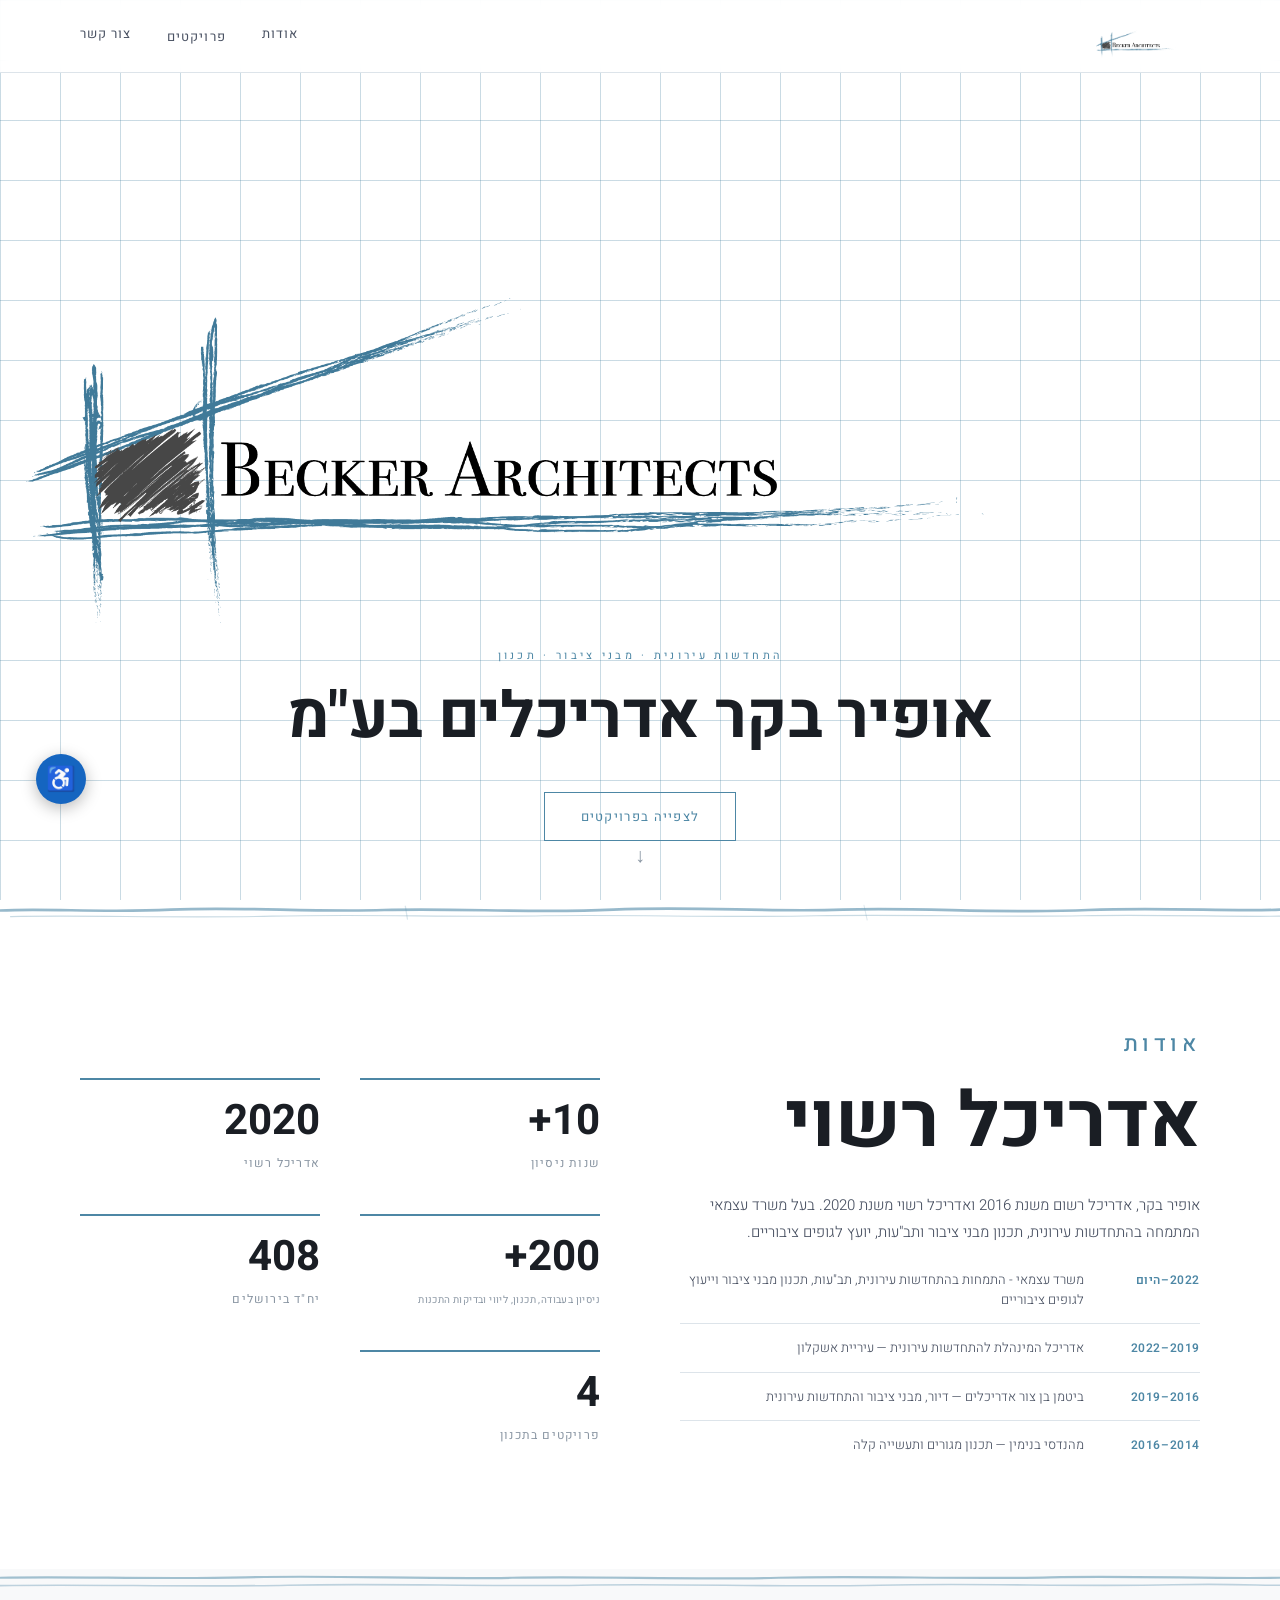
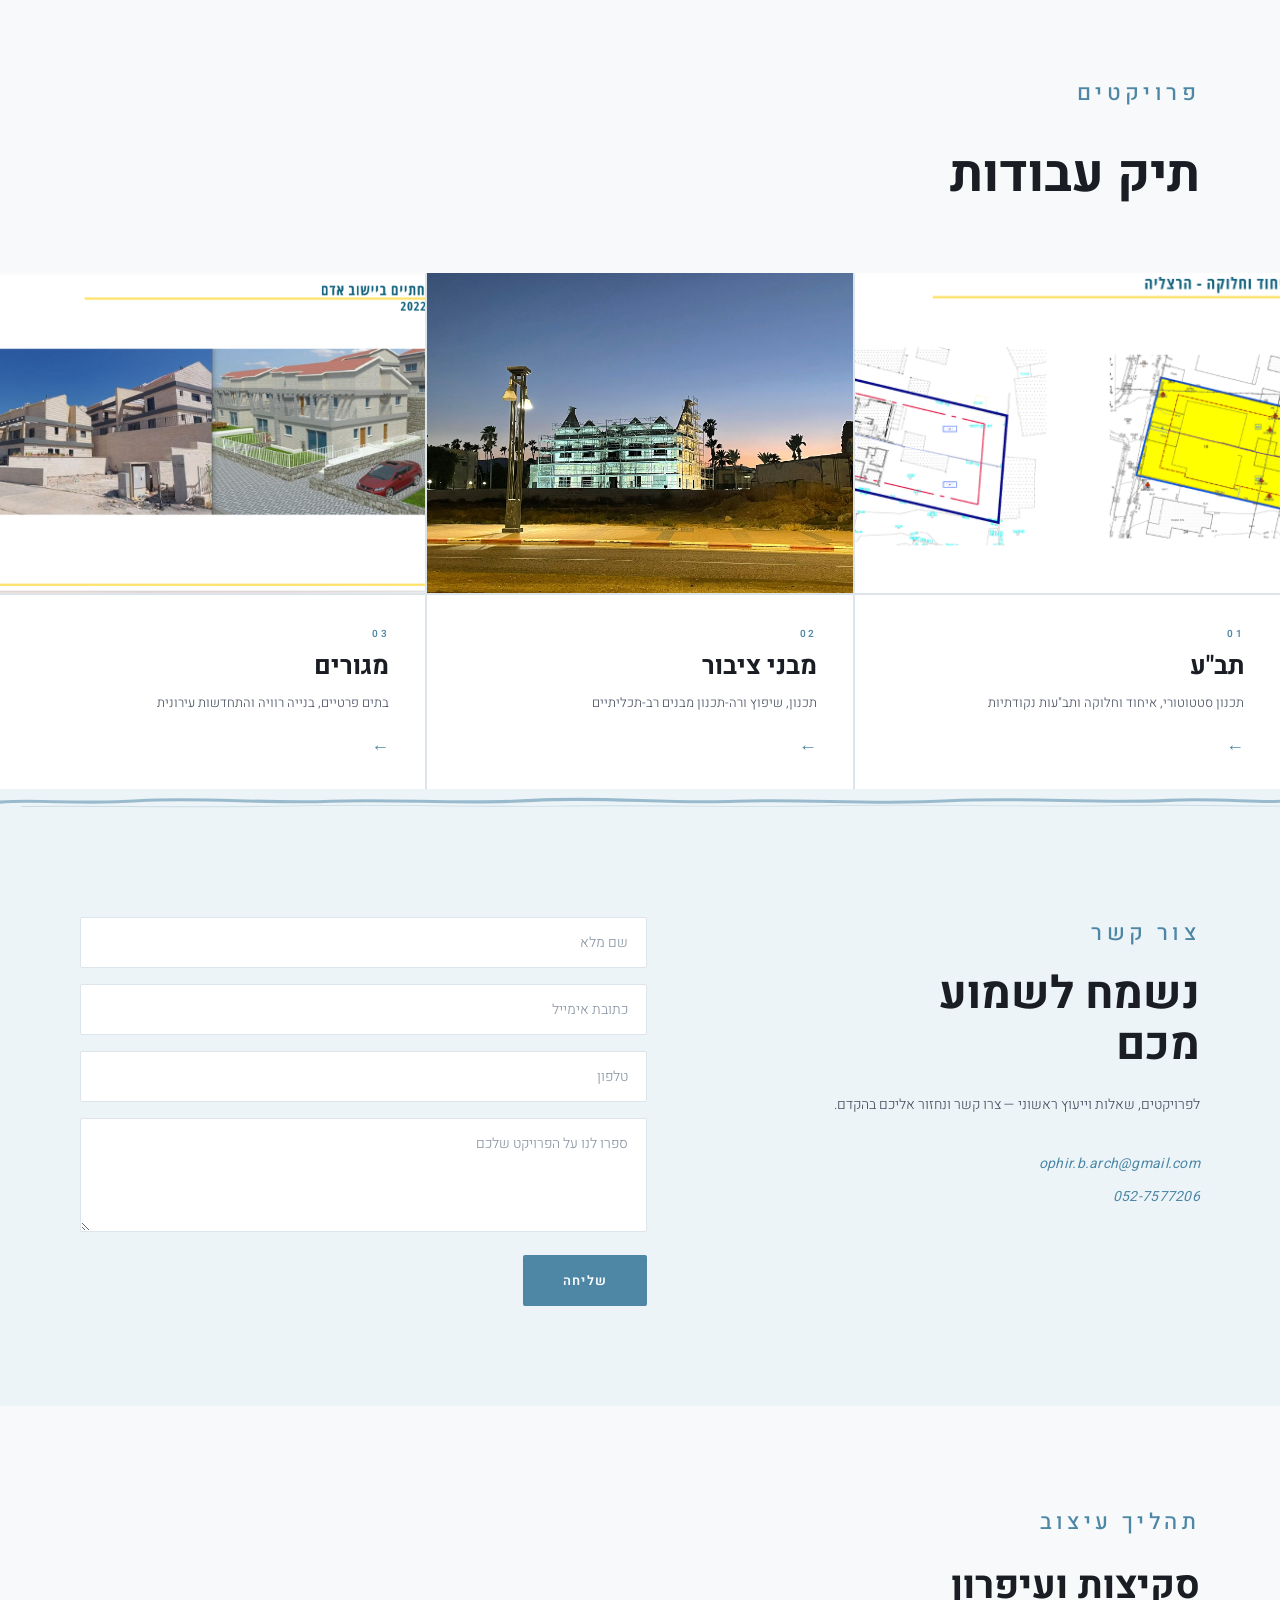
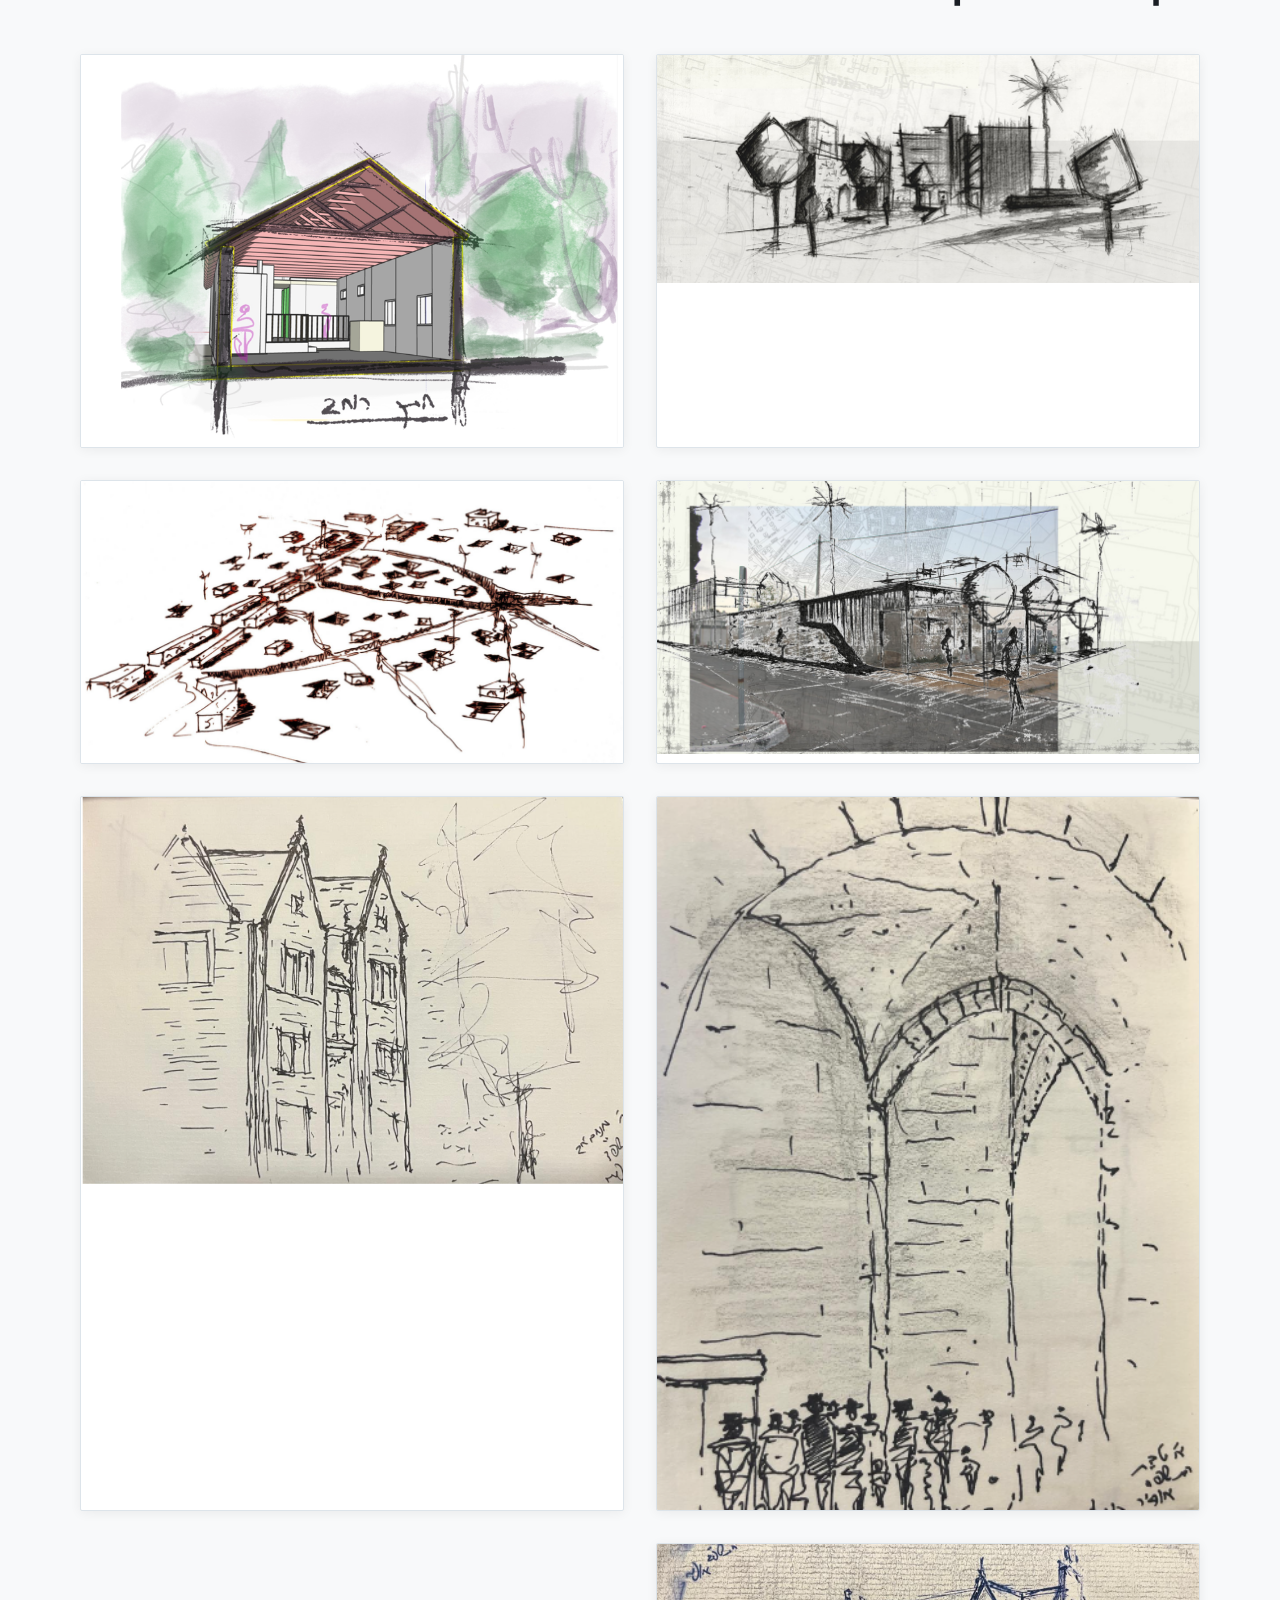
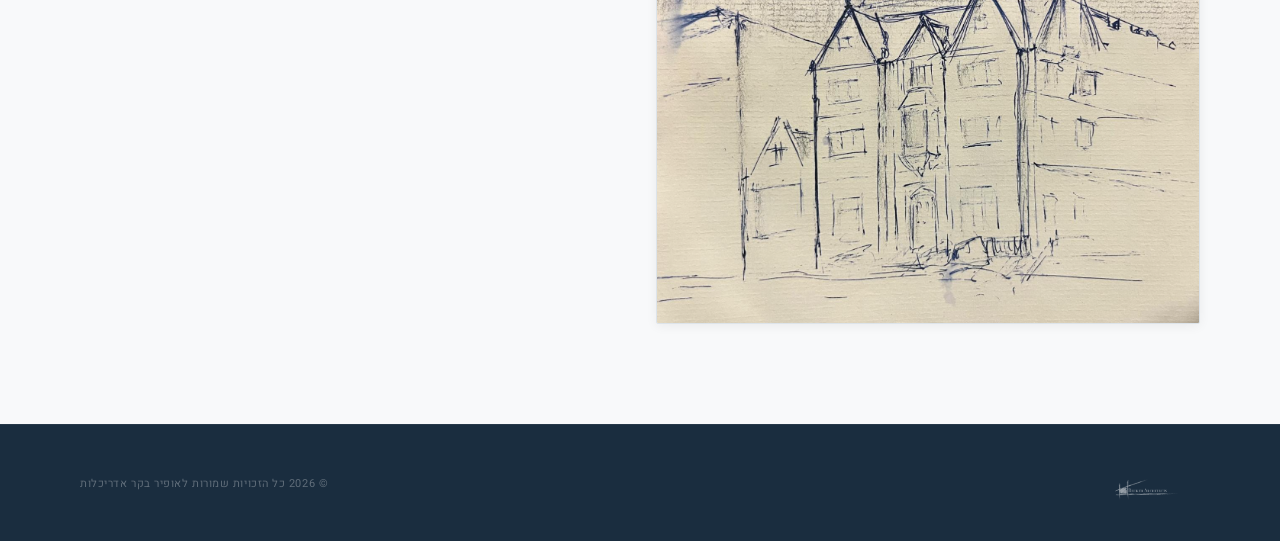
==== commit 2260e57f: "Add full accessibility widget and declaration page - Floating accessibility button on all pages - Pa" ====
--- a/index.html
+++ b/index.html
@@ -378,6 +378,33 @@
     <div class="lightbox-counter" id="lightboxCounter"></div>
   </div>
 
-  <script src="script.js?v=13"></script>
+  <!-- ACCESSIBILITY WIDGET -->
+  <button class="a11y-btn" id="a11yBtn" aria-label="אפשרויות נגישות" aria-expanded="false" title="נגישות">♿</button>
+  <div class="a11y-panel" id="a11yPanel" role="dialog" aria-label="תפריט נגישות">
+    <h3>♿ נגישות</h3>
+    <div class="a11y-option">
+      <span>גודל טקסט</span>
+      <div class="a11y-btns">
+        <button id="a11yTMinus" aria-label="הקטן טקסט">A−</button>
+        <button id="a11yTPlus"  aria-label="הגדל טקסט">A+</button>
+      </div>
+    </div>
+    <div class="a11y-option">
+      <span>ניגודיות גבוהה</span>
+      <button id="a11yContrast" aria-label="ניגודיות גבוהה">הפעל</button>
+    </div>
+    <div class="a11y-option">
+      <span>גופן קריא</span>
+      <button id="a11yFont" aria-label="גופן קריא">הפעל</button>
+    </div>
+    <div class="a11y-option">
+      <span>הדגשת קישורים</span>
+      <button id="a11yLinks" aria-label="הדגשת קישורים">הפעל</button>
+    </div>
+    <button class="a11y-reset" id="a11yReset">איפוס הגדרות</button>
+    <a href="accessibility.html" class="a11y-decl-link">הצהרת נגישות</a>
+  </div>
+
+  <script src="script.js?v=15"></script>
 </body>
 </html>
--- a/style.css
+++ b/style.css
@@ -463,7 +463,7 @@
   object-fit: contain !important;
   border-radius: 2px;
   box-shadow: 0 8px 40px rgba(0,0,0,0.6);
-  cursor: default;
+  cursor: pointer;
 }
 .lightbox-close {
   position: fixed;
@@ -559,6 +559,13 @@
   font-weight: 400;
   color: var(--light);
   letter-spacing: 0.08em;
+  flex-wrap: wrap;
+  align-items: center;
+}
+.proj-status {
+  color: #5cb85c;
+  font-weight: 600;
+  letter-spacing: 0.04em;
 }
 
 /* ---------- CONTACT ---------- */
@@ -769,6 +776,115 @@
 }
 .sketch-item:hover img { transform: scale(1.03); }
 
+/* ---------- ACCESSIBILITY WIDGET ---------- */
+.a11y-btn {
+  position: fixed;
+  bottom: 96px;
+  left: 36px;
+  width: 50px;
+  height: 50px;
+  border-radius: 50%;
+  background: #1565c0;
+  color: #fff;
+  border: none;
+  cursor: pointer;
+  font-size: 24px;
+  display: flex;
+  align-items: center;
+  justify-content: center;
+  box-shadow: 0 4px 16px rgba(0,0,0,0.28);
+  z-index: 99999;
+  transition: background 0.2s, transform 0.2s;
+}
+.a11y-btn:hover { background: #0d47a1; transform: scale(1.08); }
+
+.a11y-panel {
+  position: fixed;
+  bottom: 156px;
+  left: 36px;
+  background: #fff;
+  border: 2px solid #1565c0;
+  border-radius: 14px;
+  padding: 20px 18px 16px;
+  width: 230px;
+  box-shadow: 0 8px 32px rgba(0,0,0,0.18);
+  z-index: 99998;
+  display: none;
+  direction: rtl;
+  font-family: var(--font);
+}
+.a11y-panel.open { display: block; }
+.a11y-panel h3 {
+  font-size: 14px;
+  font-weight: 700;
+  color: #1565c0;
+  text-align: center;
+  margin-bottom: 14px;
+  padding-bottom: 10px;
+  border-bottom: 1px solid #dde;
+}
+.a11y-option {
+  display: flex;
+  align-items: center;
+  justify-content: space-between;
+  margin-bottom: 10px;
+  font-size: 13px;
+  color: #333;
+  gap: 8px;
+}
+.a11y-option span { flex: 1; }
+.a11y-option .a11y-btns { display: flex; gap: 4px; }
+.a11y-option button {
+  background: #f0f0f0;
+  border: 1px solid #ccc;
+  border-radius: 6px;
+  padding: 4px 9px;
+  cursor: pointer;
+  font-size: 12px;
+  font-weight: 600;
+  color: #333;
+  transition: background 0.15s;
+  font-family: var(--font);
+}
+.a11y-option button:hover { background: #ddd; }
+.a11y-option button.a11y-active { background: #1565c0; color: #fff; border-color: #1565c0; }
+.a11y-reset {
+  width: 100%;
+  margin-top: 10px;
+  padding: 8px;
+  background: #e53935;
+  color: #fff;
+  border: none;
+  border-radius: 8px;
+  cursor: pointer;
+  font-size: 13px;
+  font-weight: 600;
+  font-family: var(--font);
+  transition: background 0.2s;
+}
+.a11y-reset:hover { background: #b71c1c; }
+.a11y-decl-link {
+  display: block;
+  text-align: center;
+  margin-top: 10px;
+  font-size: 11px;
+  color: #1565c0;
+  text-decoration: underline;
+}
+
+/* Accessibility body modes */
+body.a11y-big-text    { font-size: 118% !important; }
+body.a11y-bigger-text { font-size: 136% !important; }
+body.a11y-high-contrast { filter: contrast(160%) brightness(1.05); }
+body.a11y-readable-font * { font-family: Arial, Helvetica, sans-serif !important; }
+body.a11y-highlight-links a {
+  text-decoration: underline !important;
+  outline: 2px solid #ff0 !important;
+  background: #003 !important;
+  color: #ff0 !important;
+  padding: 0 3px !important;
+}
+
 /* ---------- FADE IN ANIMATIONS ---------- */
 .fade-in {
   opacity: 0;
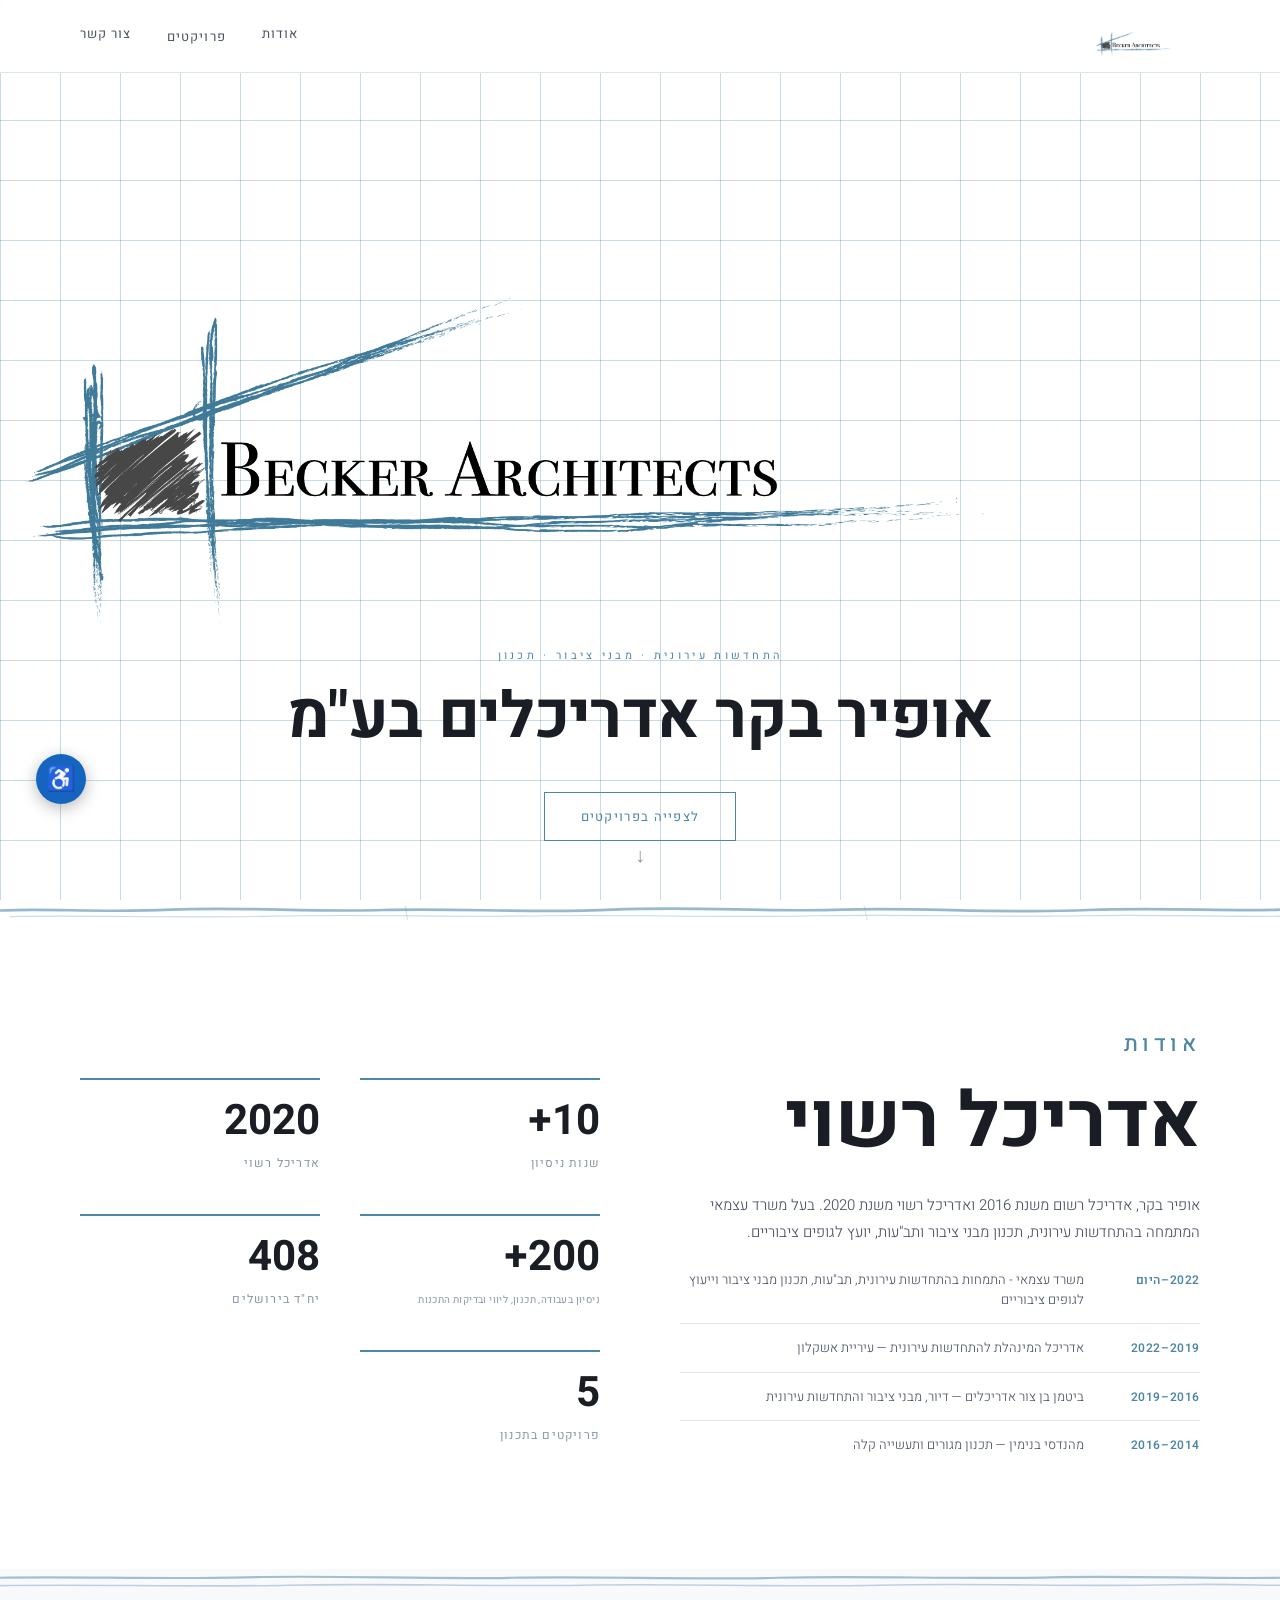
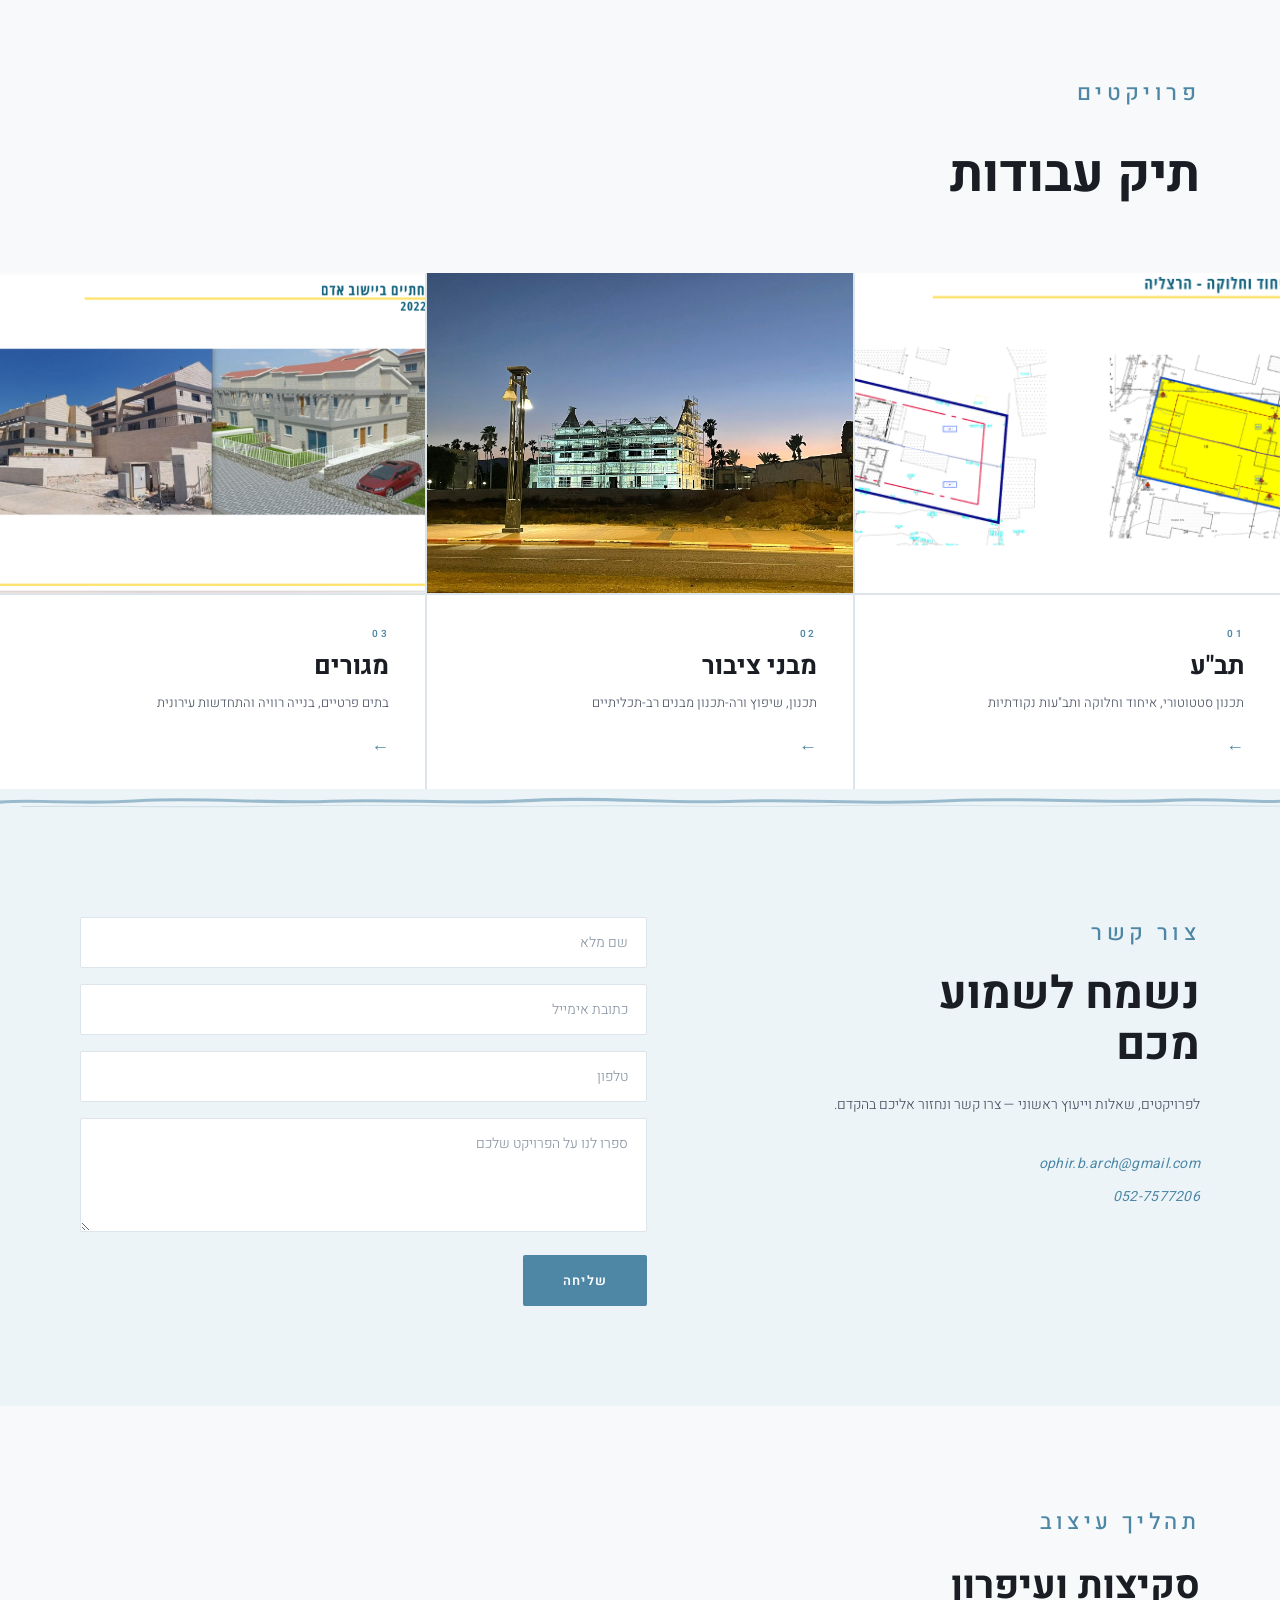
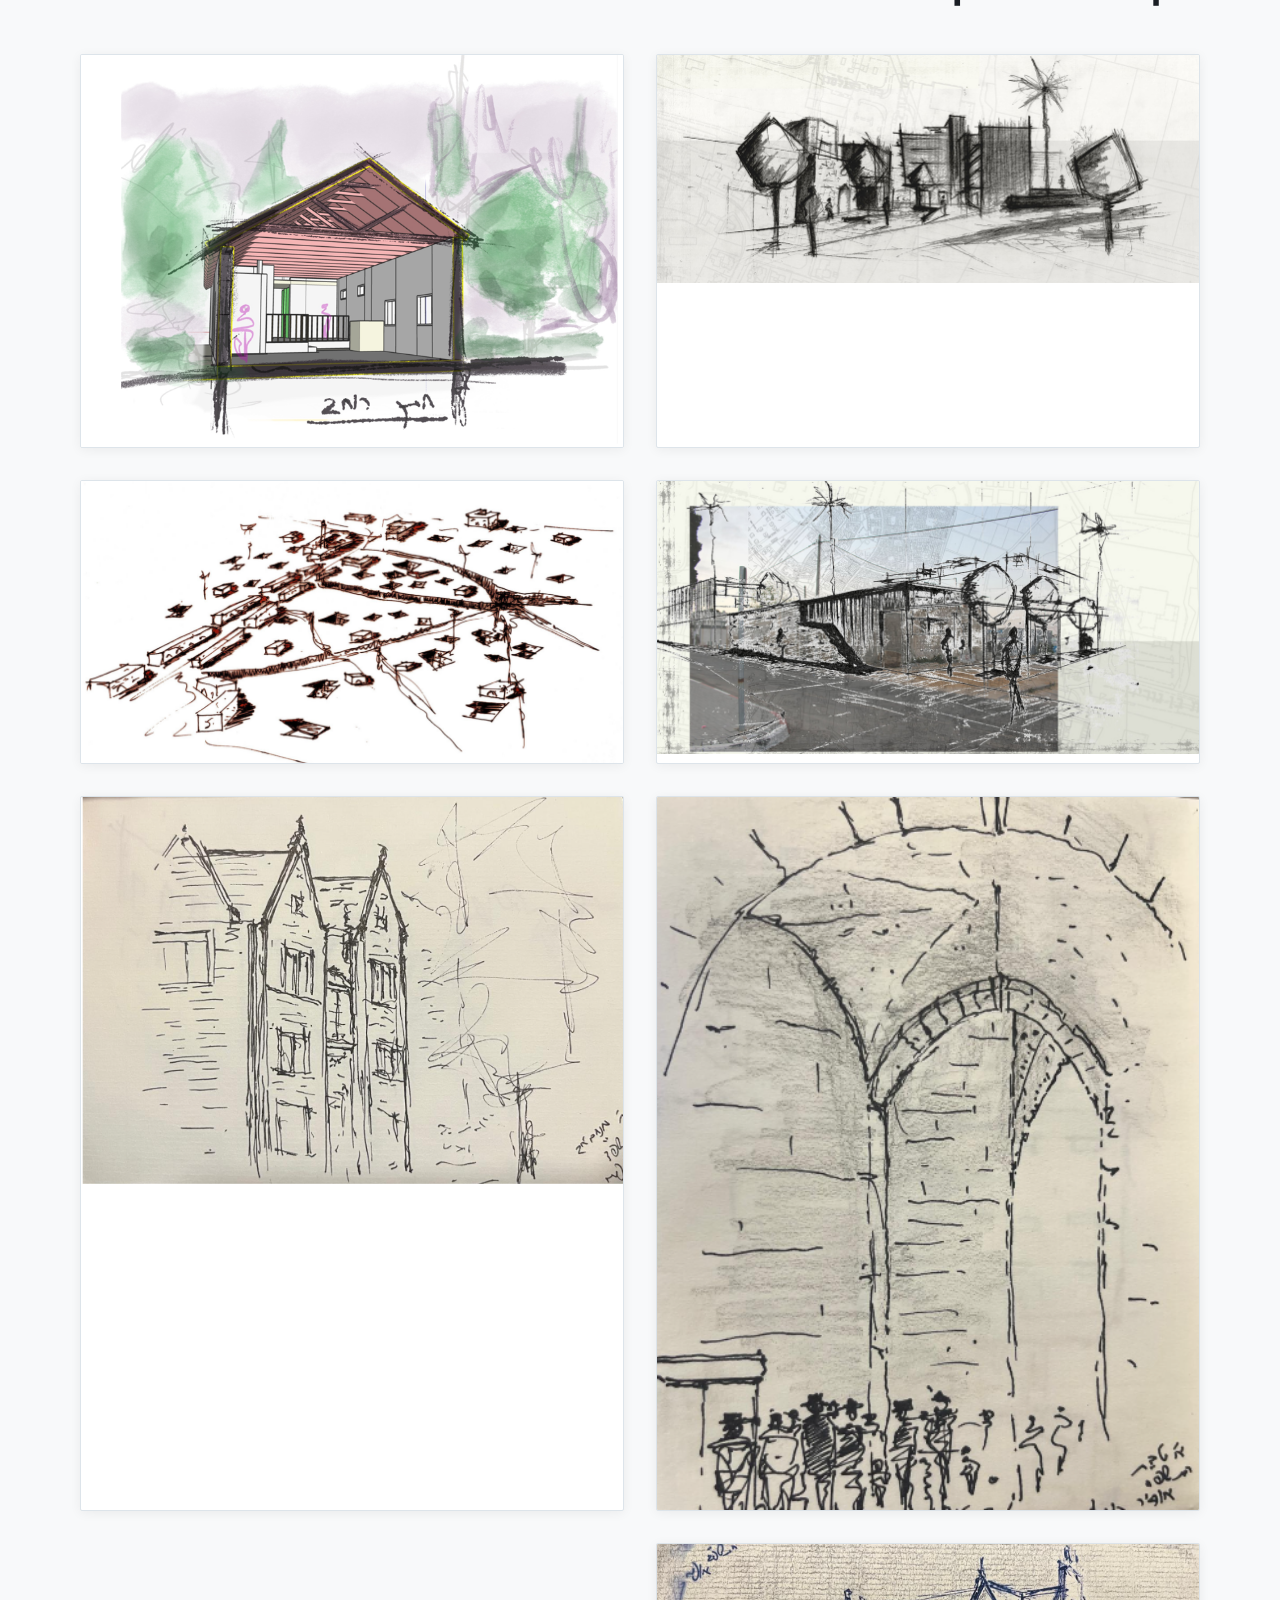
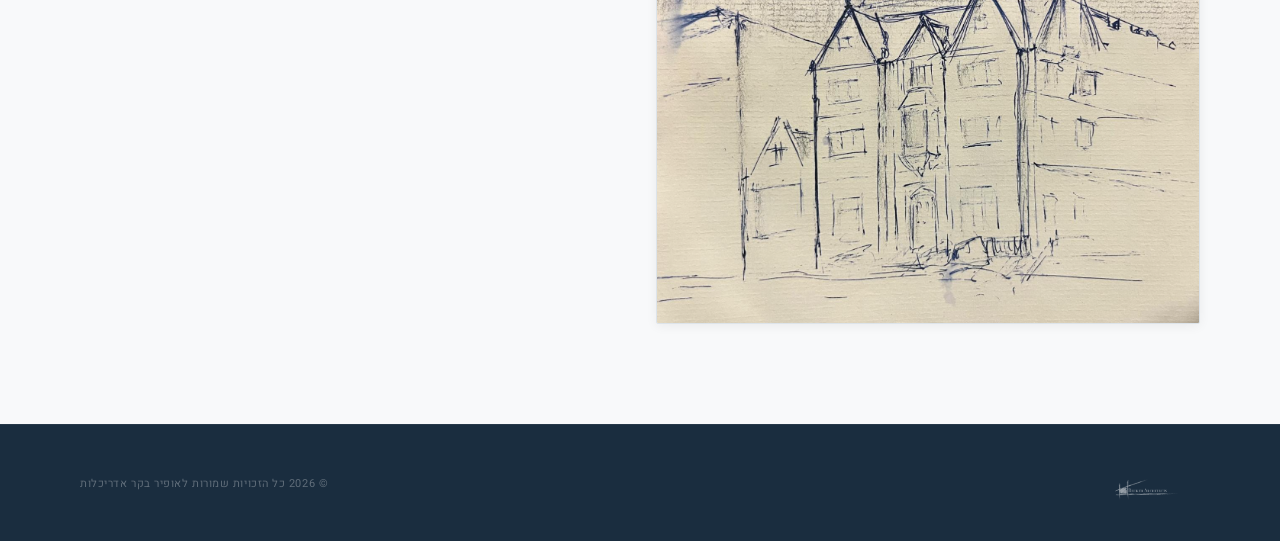
==== commit f0f62fb5: "עדכון מספר פרויקטים בתכנון מ-4 ל-5 Co-Authored-By: Claude Sonnet 4.6 <noreply@anthropic.com>" ====
--- a/index.html
+++ b/index.html
@@ -4,6 +4,8 @@
   <meta charset="UTF-8" />
   <meta name="viewport" content="width=device-width, initial-scale=1.0" />
   <title>אופיר בקר אדריכלים בע"מ | התחדשות עירונית ומבני ציבור | ישראל</title>
+  <link rel="icon" type="image/x-icon" href="images/favicon.ico" />
+  <link rel="icon" type="image/png" sizes="32x32" href="images/favicon-32.png" />
 
   <!-- Google Search Console Verification -->
   <meta name="google-site-verification" content="d-NX01LzKo1KVaTtNY8OBa4iY1g7kG21eKevt_gI5Fs" />
@@ -217,7 +219,7 @@
             <span class="stat-label">יח"ד בירושלים</span>
           </div>
           <div class="stat">
-            <span class="stat-num">4</span>
+            <span class="stat-num">5</span>
             <span class="stat-label">פרויקטים בתכנון</span>
           </div>
         </div>
--- a/style.css
+++ b/style.css
@@ -873,8 +873,8 @@
 }
 
 /* Accessibility body modes */
-body.a11y-big-text    { font-size: 118% !important; }
-body.a11y-bigger-text { font-size: 136% !important; }
+body.a11y-big-text    { zoom: 1.2; }
+body.a11y-bigger-text { zoom: 1.4; }
 body.a11y-high-contrast { filter: contrast(160%) brightness(1.05); }
 body.a11y-readable-font * { font-family: Arial, Helvetica, sans-serif !important; }
 body.a11y-highlight-links a {
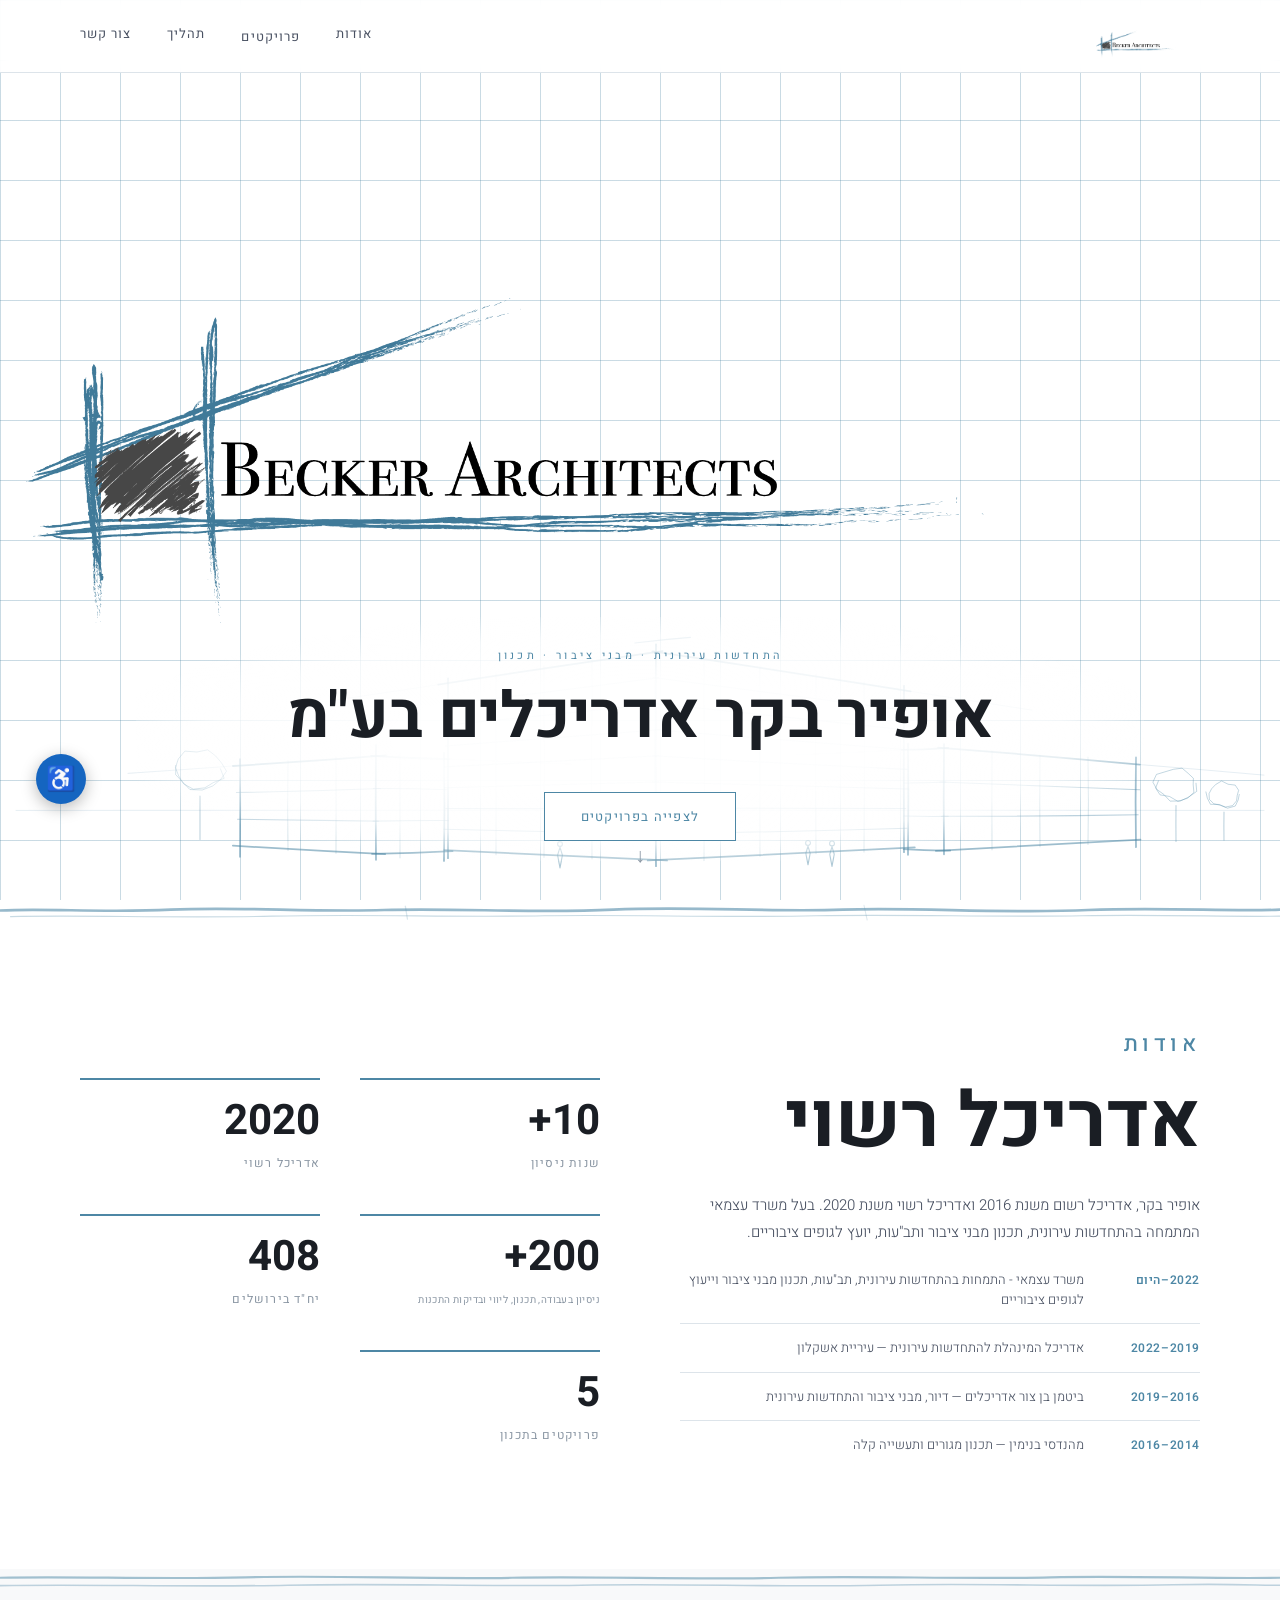
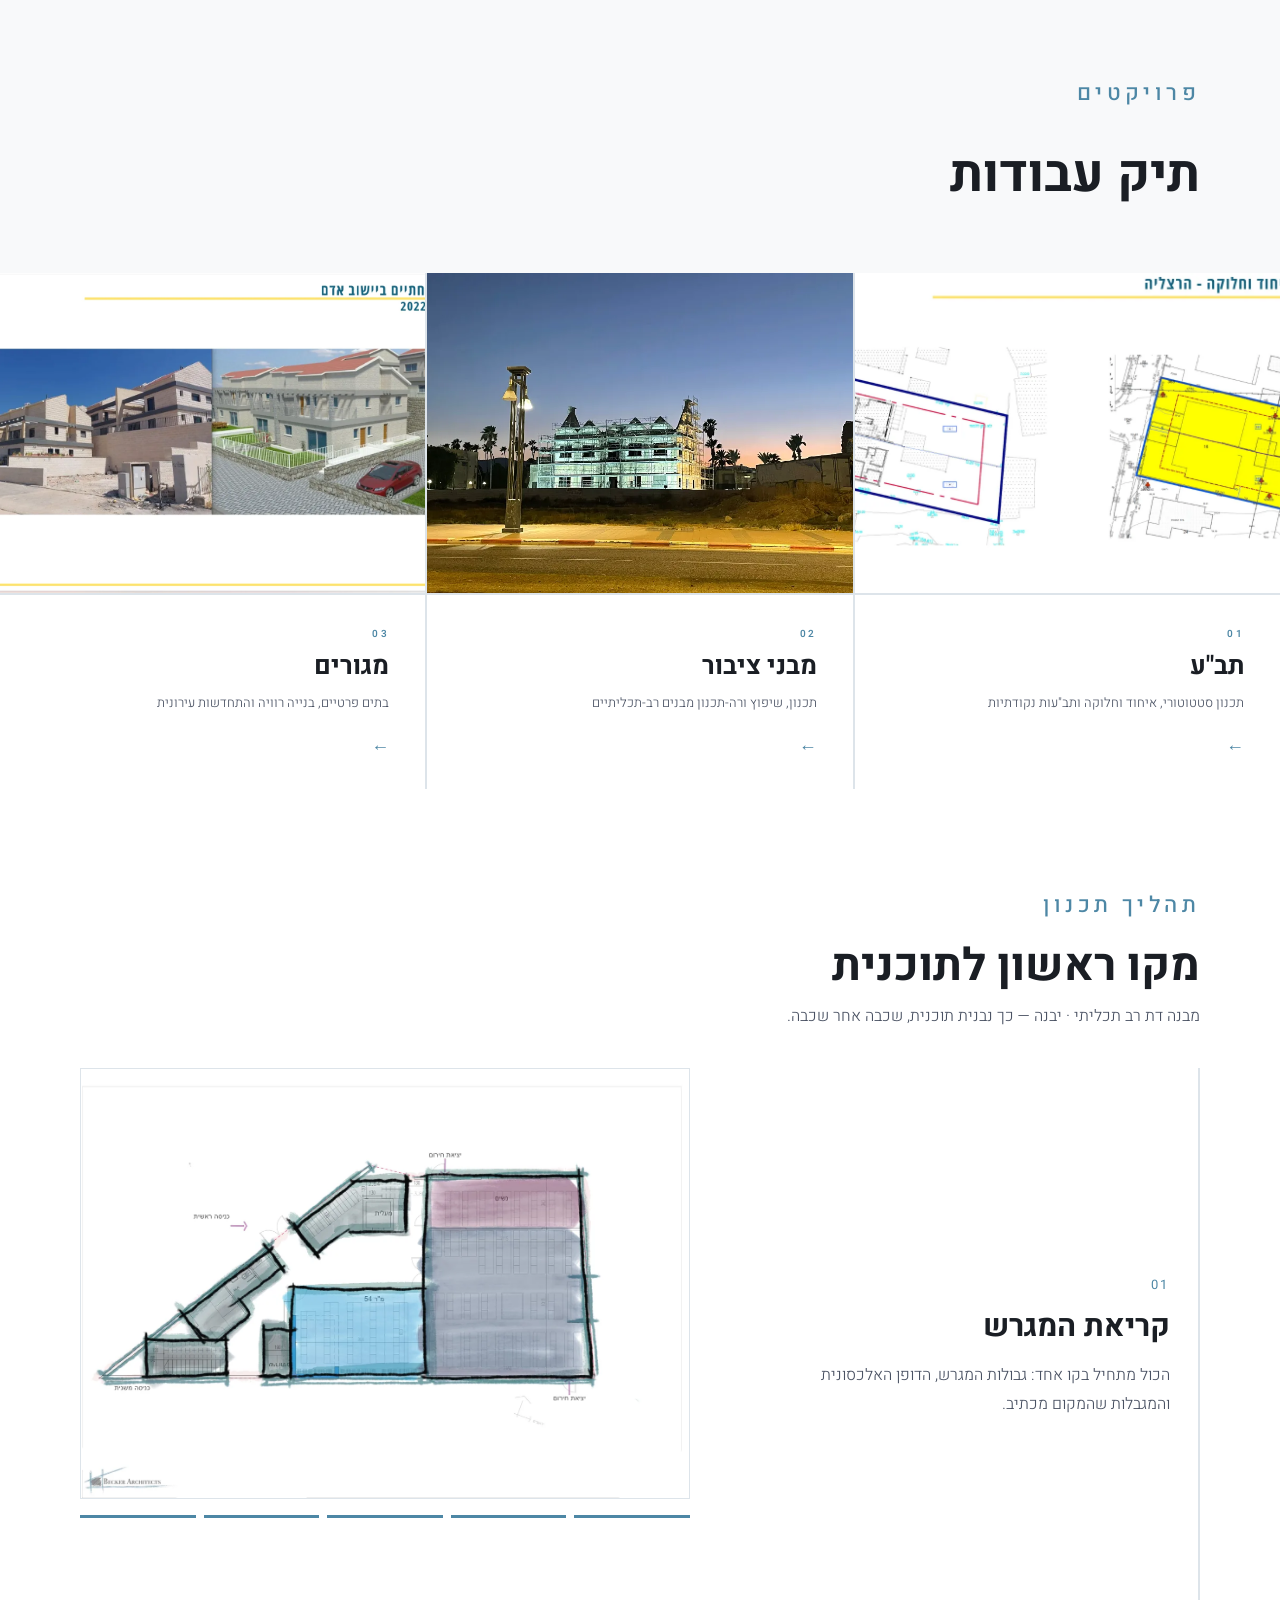
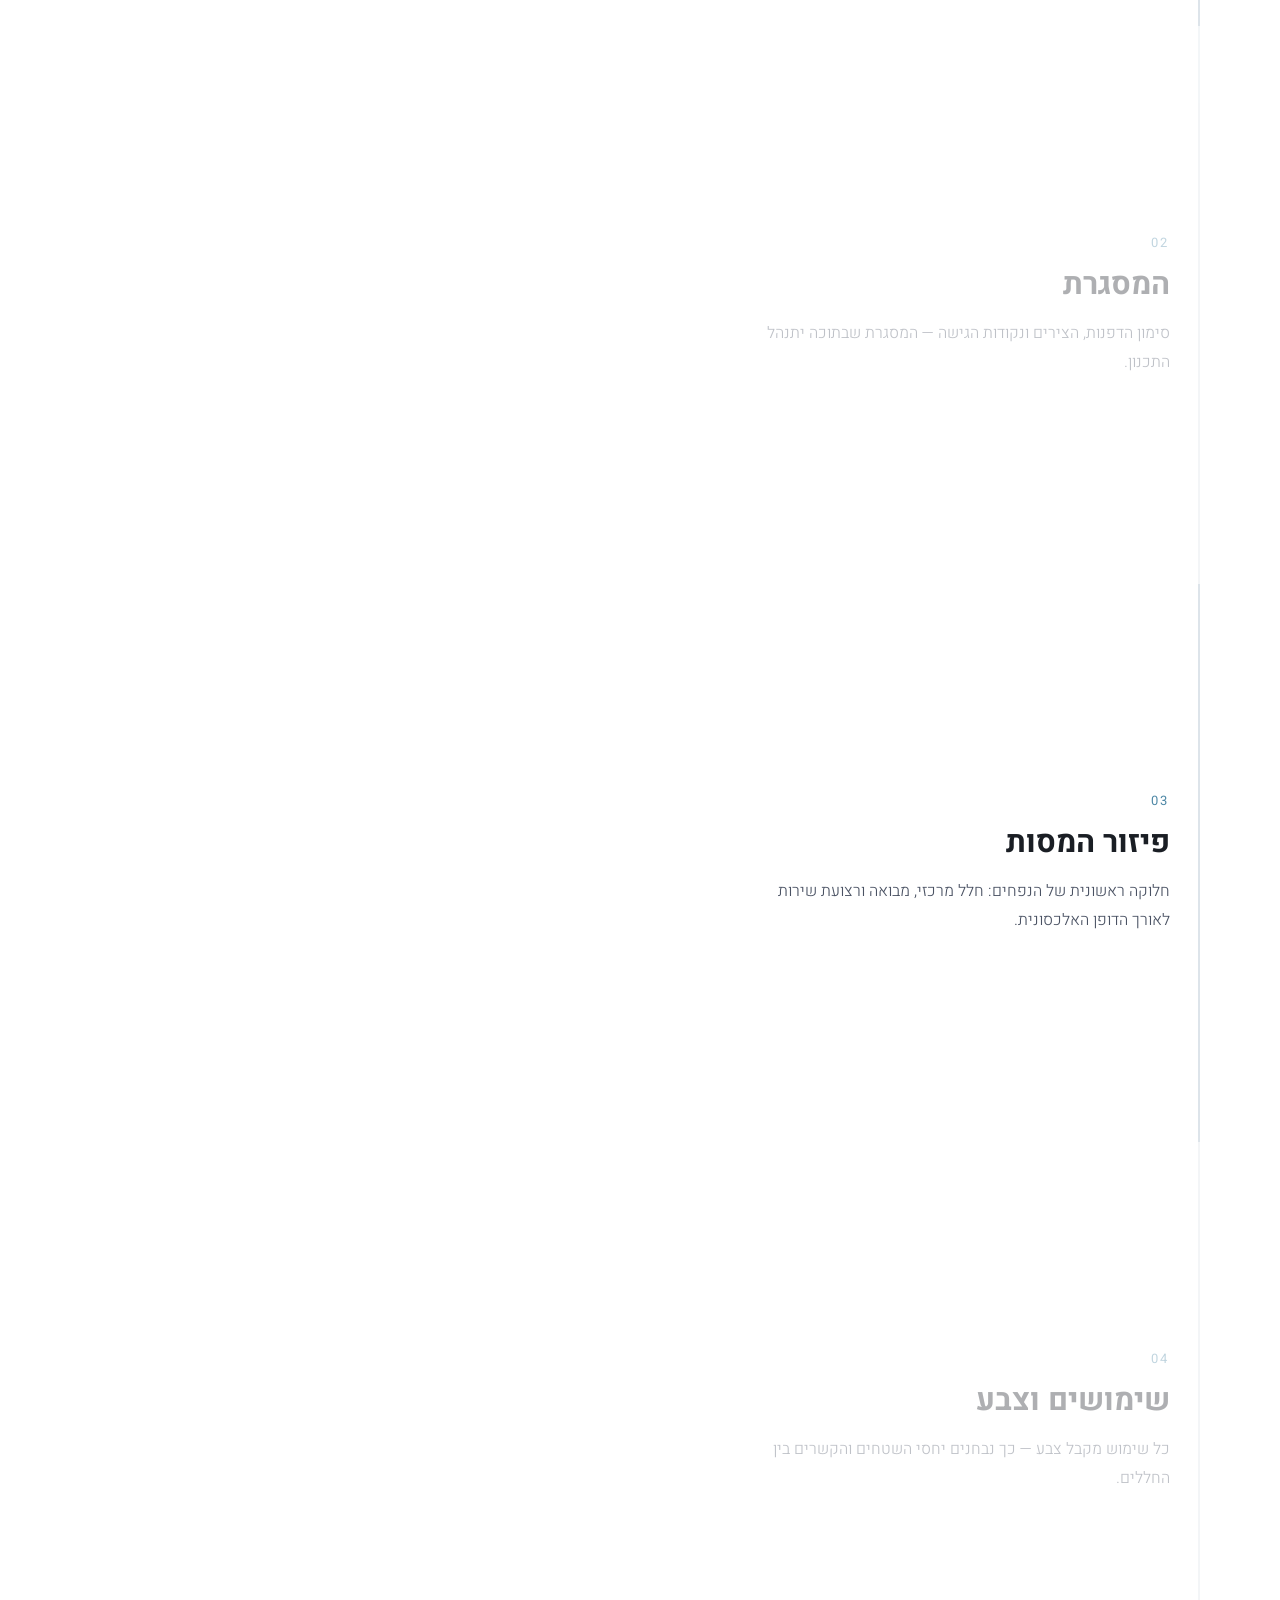
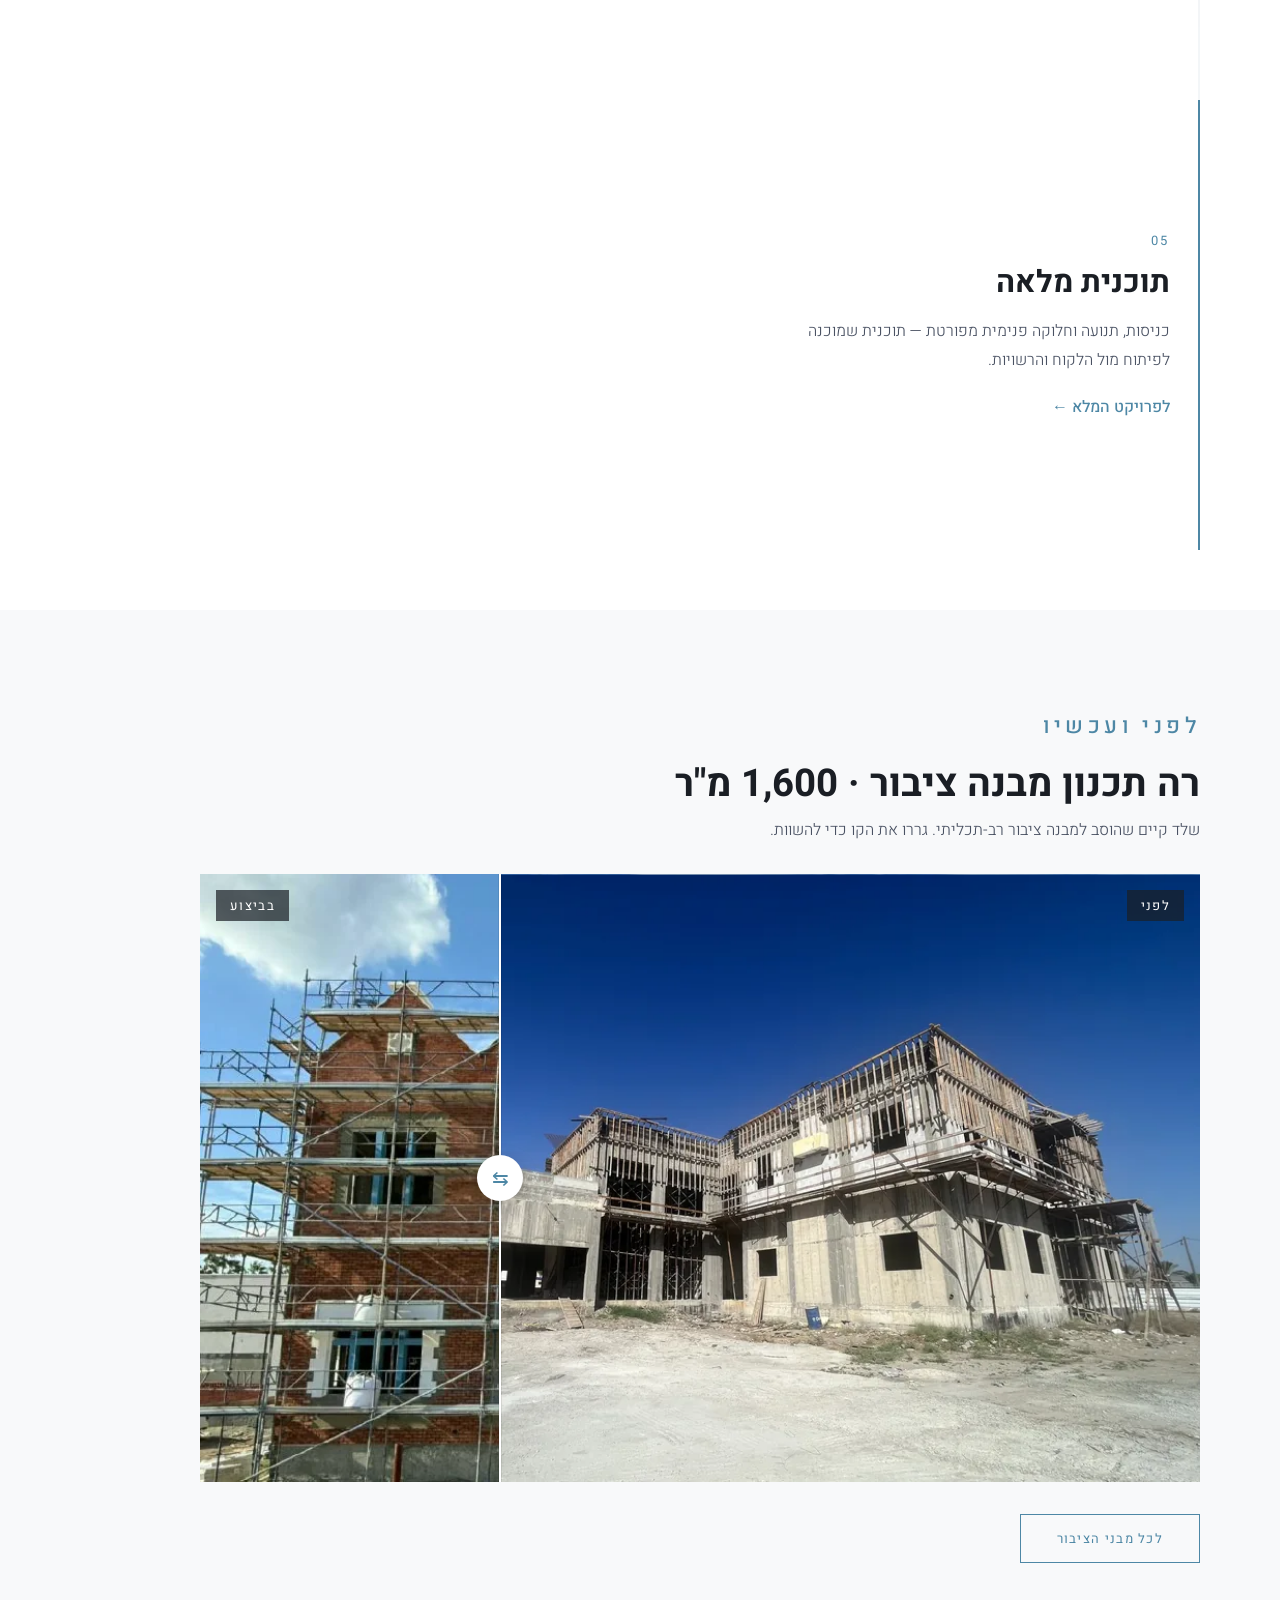
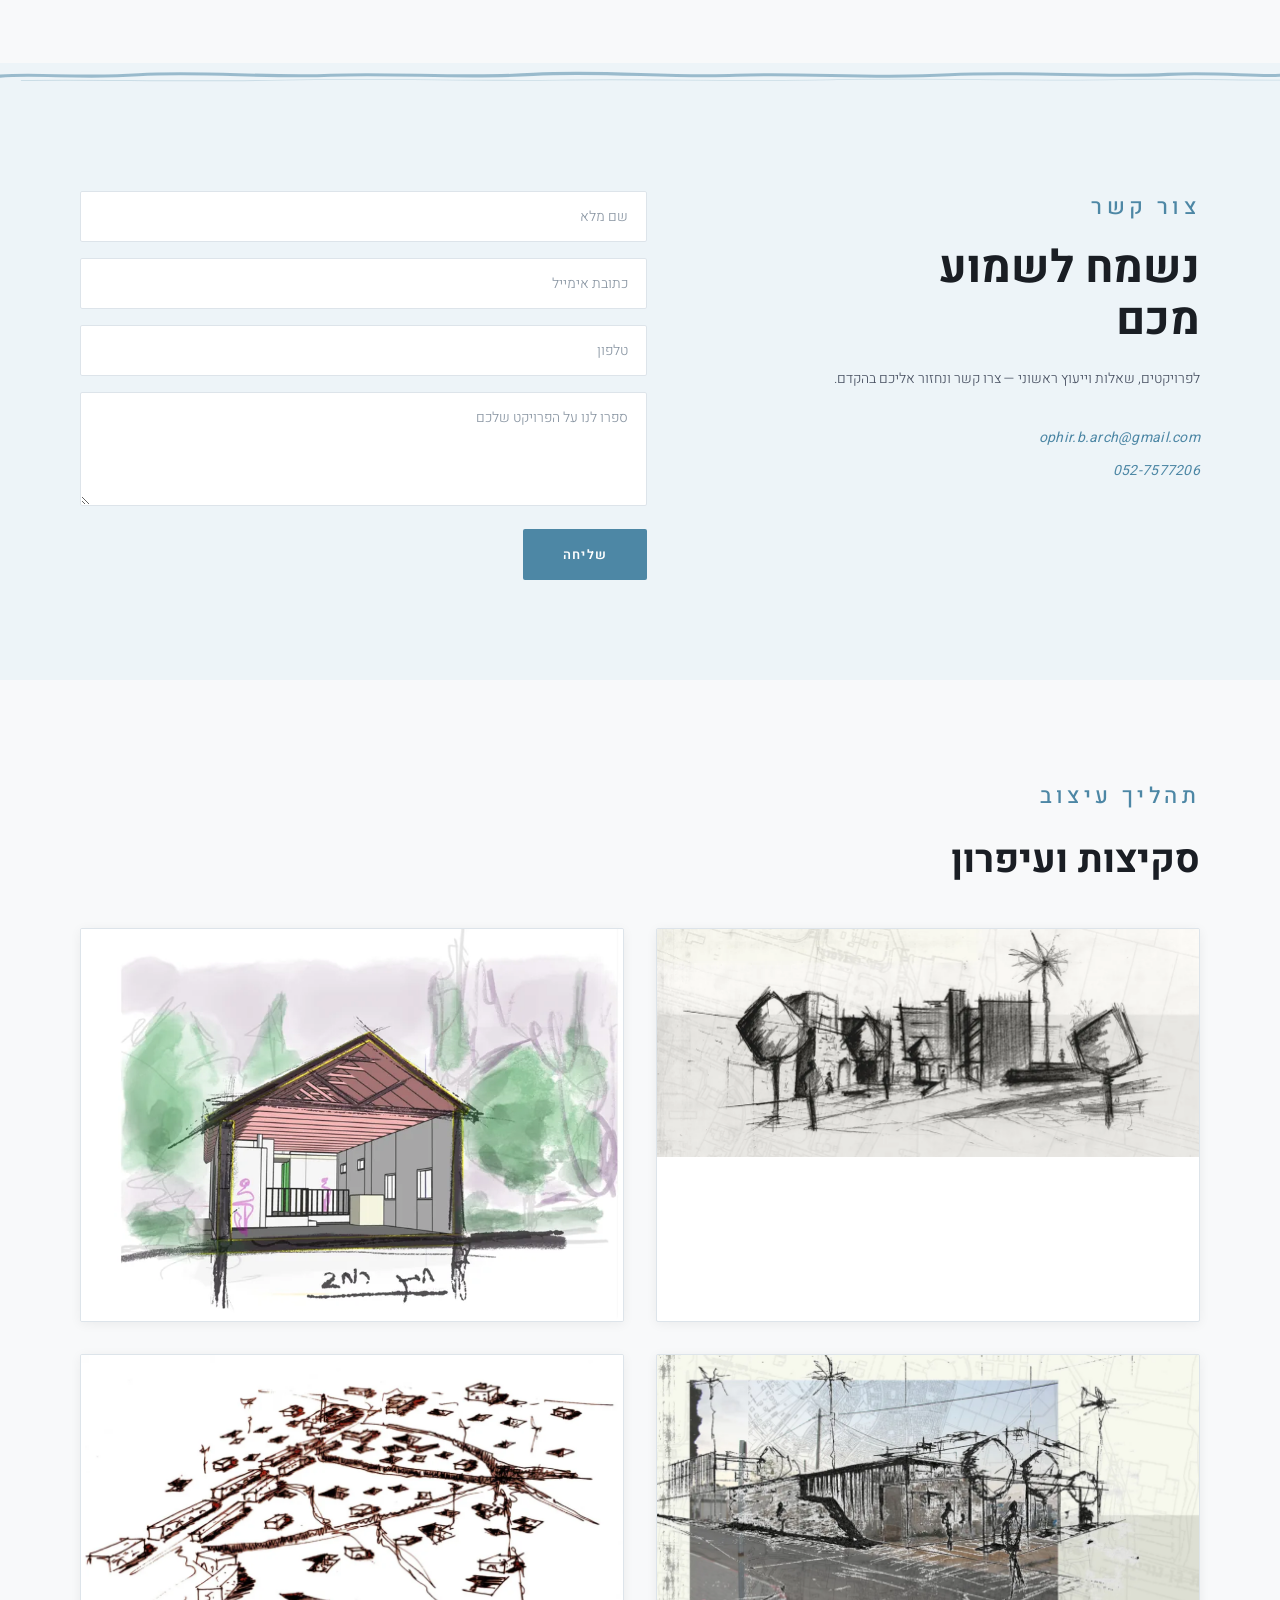
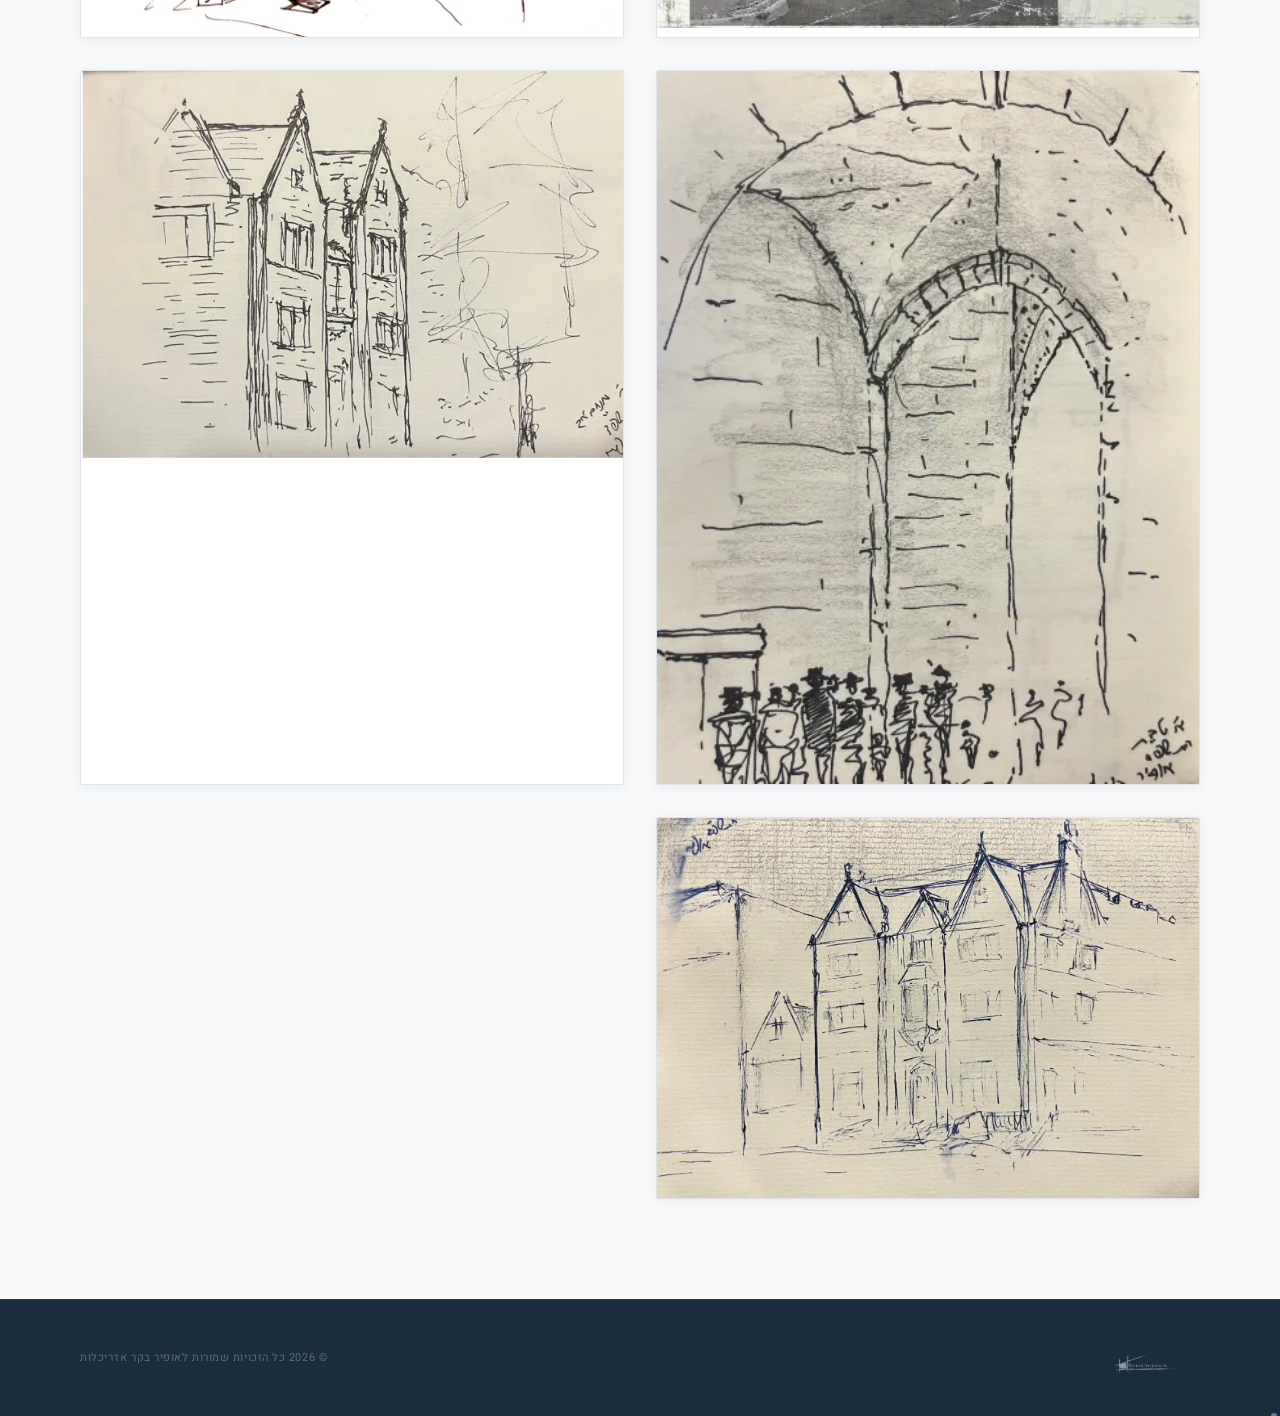
==== commit 5a8681ce: "שדרוג אתר: טופס פעיל, פתיח מצויר, תהליך תכנון וסליידר לפני/אחרי - טופס יצירת קשר שולח בפועל למייל (F" ====
--- a/index.html
+++ b/index.html
@@ -108,7 +108,7 @@
   <link rel="preconnect" href="https://fonts.googleapis.com" />
   <link rel="preconnect" href="https://fonts.gstatic.com" crossorigin />
   <link href="https://fonts.googleapis.com/css2?family=Heebo:wght@300;400;500;700&display=swap" rel="stylesheet" />
-  <link rel="stylesheet" href="style.css" />
+  <link rel="stylesheet" href="style.css?v=17" />
 </head>
 <body>
 
@@ -129,6 +129,7 @@
             <a href="residential.html">מגורים</a>
           </div>
         </div>
+        <a href="#process">תהליך</a>
         <a href="#contact">צור קשר</a>
       </nav>
       <button class="hamburger" id="hamburger" aria-label="תפריט">
@@ -141,6 +142,7 @@
       <a href="taba.html" class="mobile-link mobile-sub">— תב"ע</a>
       <a href="public-buildings.html" class="mobile-link mobile-sub">— מבני ציבור</a>
       <a href="residential.html" class="mobile-link mobile-sub">— מגורים</a>
+      <a href="#process" class="mobile-link">תהליך</a>
       <a href="#contact" class="mobile-link">צור קשר</a>
     </nav>
   </header>
@@ -150,6 +152,81 @@
   <!-- HERO -->
   <section class="hero" id="hero">
     <div class="hero-overlay"></div>
+    <svg class="hero-sketch" viewBox="0 0 1600 380" preserveAspectRatio="xMidYMax meet" aria-hidden="true" focusable="false">
+    <path class="hs-c" d="M20.0,268.0 Q800.2,267.5 1580.0,268.0" pathLength="1" style="--i:0"/>
+    <path class="hs-b" d="M820.0,60.5 Q818.9,199.2 820.0,337.8" pathLength="1" style="--i:1"/>
+    <path class="hs-b" d="M815.5,69.3 Q975.9,93.3 1138.4,119.2" pathLength="1" style="--i:2"/>
+    <path class="hs-b" d="M828.3,68.8 Q687.1,89.1 547.8,110.8" pathLength="1" style="--i:3"/>
+    <path class="hs-b" d="M809.7,330.5 Q976.8,322.2 1143.5,314.3" pathLength="1" style="--i:4"/>
+    <path class="hs-b" d="M833.8,330.6 Q695.4,323.6 555.3,317.6" pathLength="1" style="--i:5"/>
+    <path class="hs-b" d="M1130.0,112.3 Q1129.5,217.1 1130.0,320.3" pathLength="1" style="--i:6"/>
+    <path class="hs-b" d="M560.0,103.0 Q560.3,215.1 560.0,327.7" pathLength="1" style="--i:7"/>
+    <path class="hs-c" d="M1130.0,118.0 Q1209.6,130.1 1290.0,142.7" pathLength="1" style="--i:8"/>
+    <path class="hs-c" d="M560.0,109.0 Q489.9,119.6 420.0,130.0" pathLength="1" style="--i:9"/>
+    <path class="hs-m" d="M816.3,102.0 Q975.4,123.0 1133.0,143.0" pathLength="1" style="--i:10"/>
+    <path class="hs-m" d="M822.8,102.1 Q689.4,119.8 555.8,135.6" pathLength="1" style="--i:11"/>
+    <path class="hs-m" d="M815.2,134.5 Q975.2,150.1 1133.0,167.5" pathLength="1" style="--i:12"/>
+    <path class="hs-m" d="M823.5,134.6 Q688.5,148.1 555.0,161.7" pathLength="1" style="--i:13"/>
+    <path class="hs-m" d="M818.0,167.3 Q977.0,179.9 1134.6,192.2" pathLength="1" style="--i:14"/>
+    <path class="hs-m" d="M825.5,167.1 Q691.6,177.5 556.9,187.5" pathLength="1" style="--i:15"/>
+    <path class="hs-m" d="M815.8,199.8 Q975.6,209.3 1133.7,216.7" pathLength="1" style="--i:16"/>
+    <path class="hs-m" d="M823.8,199.8 Q688.5,207.2 555.4,213.6" pathLength="1" style="--i:17"/>
+    <path class="hs-m" d="M815.5,232.4 Q976.5,236.3 1136.0,241.3" pathLength="1" style="--i:18"/>
+    <path class="hs-m" d="M823.4,232.4 Q688.3,235.9 555.4,239.6" pathLength="1" style="--i:19"/>
+    <path class="hs-m" d="M817.5,265.0 Q973.8,266.0 1132.3,265.7" pathLength="1" style="--i:20"/>
+    <path class="hs-m" d="M822.3,265.0 Q689.5,266.2 557.2,265.6" pathLength="1" style="--i:21"/>
+    <path class="hs-m" d="M817.9,297.5 Q975.9,294.8 1133.7,290.3" pathLength="1" style="--i:22"/>
+    <path class="hs-m" d="M825.2,297.6 Q689.4,294.4 554.6,291.6" pathLength="1" style="--i:23"/>
+    <path class="hs-f" d="M880.0,77.1 Q881.1,203.1 880.0,330.8" pathLength="1" style="--i:24"/>
+    <path class="hs-f" d="M950.0,88.4 Q949.4,206.9 950.0,325.6" pathLength="1" style="--i:25"/>
+    <path class="hs-f" d="M1020.0,98.1 Q1018.8,210.0 1020.0,322.2" pathLength="1" style="--i:26"/>
+    <path class="hs-f" d="M1080.0,108.0 Q1081.1,214.5 1080.0,320.2" pathLength="1" style="--i:27"/>
+    <path class="hs-f" d="M620.0,97.4 Q620.4,209.4 620.0,323.5" pathLength="1" style="--i:28"/>
+    <path class="hs-f" d="M680.0,87.3 Q680.9,207.8 680.0,326.8" pathLength="1" style="--i:29"/>
+    <path class="hs-f" d="M740.0,79.7 Q739.0,204.5 740.0,328.6" pathLength="1" style="--i:30"/>
+    <path class="hs-b" d="M1180.0,185.2 Q1179.3,253.2 1180.0,322.9" pathLength="1" style="--i:31"/>
+    <path class="hs-b" d="M1172.5,189.4 Q1297.4,199.2 1424.7,210.7" pathLength="1" style="--i:32"/>
+    <path class="hs-b" d="M1185.2,189.8 Q1155.1,192.0 1127.2,192.4" pathLength="1" style="--i:33"/>
+    <path class="hs-b" d="M1169.8,318.6 Q1297.1,311.2 1425.6,304.6" pathLength="1" style="--i:34"/>
+    <path class="hs-b" d="M1187.8,318.2 Q1159.5,318.5 1129.6,316.5" pathLength="1" style="--i:35"/>
+    <path class="hs-b" d="M1420.0,201.6 Q1419.0,256.8 1420.0,313.9" pathLength="1" style="--i:36"/>
+    <path class="hs-b" d="M1135.0,184.5 Q1135.8,253.2 1135.0,323.5" pathLength="1" style="--i:37"/>
+    <path class="hs-c" d="M1420.0,210.3 Q1500.0,216.8 1580.0,223.9" pathLength="1" style="--i:38"/>
+    <path class="hs-c" d="M1135.0,192.1 Q1065.0,195.7 995.0,198.6" pathLength="1" style="--i:39"/>
+    <path class="hs-m" d="M1174.6,232.5 Q1299.1,236.9 1424.7,242.1" pathLength="1" style="--i:40"/>
+    <path class="hs-m" d="M1182.5,232.6 Q1156.3,233.8 1130.0,233.7" pathLength="1" style="--i:41"/>
+    <path class="hs-m" d="M1176.8,275.4 Q1300.5,275.5 1422.7,273.4" pathLength="1" style="--i:42"/>
+    <path class="hs-m" d="M1185.4,275.4 Q1158.4,275.8 1129.8,275.1" pathLength="1" style="--i:43"/>
+    <path class="hs-f" d="M1240.0,193.3 Q1239.7,254.2 1240.0,317.4" pathLength="1" style="--i:44"/>
+    <path class="hs-f" d="M1300.0,198.9 Q1299.4,256.6 1300.0,313.5" pathLength="1" style="--i:45"/>
+    <path class="hs-f" d="M1360.0,201.4 Q1361.0,257.2 1360.0,310.7" pathLength="1" style="--i:46"/>
+    <path class="hs-b" d="M470.0,186.4 Q469.3,257.5 470.0,329.8" pathLength="1" style="--i:47"/>
+    <path class="hs-b" d="M463.9,199.7 Q512.8,202.7 561.2,203.8" pathLength="1" style="--i:48"/>
+    <path class="hs-b" d="M482.4,199.1 Q387.1,206.6 291.1,212.5" pathLength="1" style="--i:49"/>
+    <path class="hs-b" d="M465.0,322.2 Q516.3,321.2 565.7,318.8" pathLength="1" style="--i:50"/>
+    <path class="hs-b" d="M481.5,322.6 Q385.6,318.0 291.1,312.0" pathLength="1" style="--i:51"/>
+    <path class="hs-b" d="M555.0,196.1 Q556.1,263.4 555.0,331.2" pathLength="1" style="--i:52"/>
+    <path class="hs-b" d="M300.0,203.8 Q300.5,264.1 300.0,326.0" pathLength="1" style="--i:53"/>
+    <path class="hs-c" d="M555.0,203.5 Q635.3,207.1 715.0,210.2" pathLength="1" style="--i:54"/>
+    <path class="hs-c" d="M300.0,211.9 Q230.4,217.0 160.0,221.7" pathLength="1" style="--i:55"/>
+    <path class="hs-m" d="M466.7,240.6 Q512.0,240.2 559.1,242.2" pathLength="1" style="--i:56"/>
+    <path class="hs-m" d="M475.9,240.5 Q385.7,244.1 295.5,245.6" pathLength="1" style="--i:57"/>
+    <path class="hs-m" d="M466.4,281.4 Q514.2,280.3 560.5,280.6" pathLength="1" style="--i:58"/>
+    <path class="hs-m" d="M472.9,281.4 Q384.3,280.4 297.0,279.0" pathLength="1" style="--i:59"/>
+    <path class="hs-f" d="M360.0,205.8 Q359.1,263.0 360.0,318.2" pathLength="1" style="--i:60"/>
+    <path class="hs-f" d="M420.0,201.3 Q420.2,262.5 420.0,321.7" pathLength="1" style="--i:61"/>
+    <path class="hs-f" d="M500.0,195.5 Q500.0,261.6 500.0,327.4" pathLength="1" style="--i:62"/>
+    <path class="hs-m" d="M793.4,58.7 Q828.1,54.4 863.1,51.7" pathLength="1" style="--i:63"/>
+    <path class="hs-t" d="M275.5,216.0 L280.2,227.9 L266.6,233.3 L256.0,239.8 L241.6,241.5 L229.6,234.8 L223.4,225.0 L219.3,214.6 L222.9,203.7 L231.1,193.9 L246.2,195.0 L259.6,192.3 L269.5,199.9 L276.7,208.4 L283.2,219.0 L275.8,229.3 L266.1,237.4 L252.8,242.5 L237.4,241.9 L227.9,232.2 L219.5,223.2 L219.8,211.8" pathLength="1" style="--i:64"/>
+    <path class="hs-m" d="M250.0,250.0 Q250.0,277.2 250.0,304.4" pathLength="1" style="--i:65"/>
+    <path class="hs-t" d="M1495.0,234.0 L1495.9,244.2 L1486.4,251.0 L1475.6,256.2 L1462.6,256.4 L1454.8,248.0 L1446.3,242.0 L1441.1,232.7 L1445.6,223.0 L1457.5,219.4 L1466.9,216.6 L1477.6,215.2 L1485.1,221.6 L1491.7,227.8 L1491.5,236.0 L1492.4,245.5 L1484.2,252.9 L1472.4,256.7 L1461.9,250.6 L1450.1,248.6 L1444.5,240.0 L1448.1,231.0" pathLength="1" style="--i:66"/>
+    <path class="hs-m" d="M1470.0,262.0 Q1469.8,284.7 1470.0,306.8" pathLength="1" style="--i:67"/>
+    <path class="hs-t" d="M1549.1,248.0 L1547.7,255.0 L1544.1,262.6 L1534.4,265.2 L1525.5,261.6 L1517.3,259.7 L1511.7,254.2 L1511.3,247.1 L1514.5,241.0 L1519.5,235.7 L1527.0,231.2 L1535.1,235.3 L1544.0,236.4 L1548.3,242.8 L1546.5,249.5 L1545.7,256.1 L1540.6,262.1 L1531.7,263.8 L1523.9,260.6 L1513.1,260.4 L1509.2,252.9 L1507.4,244.9" pathLength="1" style="--i:68"/>
+    <path class="hs-m" d="M1530.0,270.0 Q1529.7,287.8 1530.0,305.2" pathLength="1" style="--i:69"/>
+    <path class="hs-p" d="M700.0,340.0 l-3.0,-16.0 l3.0,-10.0 l3.0,10.0 l-3.0,16.0 M700.0,314.0 m-3,-4 a3,3 0 1,0 6,0 a3,3 0 1,0 -6,0" pathLength="1" style="--i:70"/>
+    <path class="hs-p" d="M1010.0,336.0 l-2.7,-14.4 l2.7,-9.0 l2.7,9.0 l-2.7,14.4 M1010.0,312.6 m-3,-4 a3,3 0 1,0 6,0 a3,3 0 1,0 -6,0" pathLength="1" style="--i:71"/>
+    <path class="hs-p" d="M1040.0,338.0 l-2.8,-15.2 l2.8,-9.5 l2.8,9.5 l-2.8,15.2 M1040.0,313.3 m-3,-4 a3,3 0 1,0 6,0 a3,3 0 1,0 -6,0" pathLength="1" style="--i:72"/>
+    </svg>
     <div class="hero-logo-center">
       <img src="images/logo.png" class="hero-logo-main" alt="Becker Architects לוגו" />
     </div>
@@ -246,7 +323,7 @@
 
       <a href="taba.html" class="cat-card">
         <div class="cat-img-wrap">
-          <img src="images/proj6.png" alt='תב"ע נקודתית' loading="lazy" />
+          <img src="images/proj6.webp" alt='תב"ע נקודתית' loading="lazy" />
         </div>
         <div class="cat-info">
           <span class="cat-num">01</span>
@@ -258,7 +335,7 @@
 
       <a href="public-buildings.html" class="cat-card">
         <div class="cat-img-wrap">
-          <img src="images/beit-shaan/1.png" alt="מבני ציבור" loading="lazy" />
+          <img src="images/beit-shaan/1.webp" alt="מבני ציבור" loading="lazy" />
         </div>
         <div class="cat-info">
           <span class="cat-num">02</span>
@@ -270,7 +347,7 @@
 
       <a href="residential.html" class="cat-card">
         <div class="cat-img-wrap">
-          <img src="images/proj3.png" alt="מגורים" loading="lazy" />
+          <img src="images/proj3.webp" alt="מגורים" loading="lazy" />
         </div>
         <div class="cat-info">
           <span class="cat-num">03</span>
@@ -280,6 +357,73 @@
         </div>
       </a>
 
+    </div>
+  </section>
+
+  <!-- PROCESS JOURNEY: sketch to plan (Yavne) -->
+  <section class="journey" id="process" aria-labelledby="journey-title">
+    <div class="container journey-head">
+      <span class="section-tag">תהליך תכנון</span>
+      <h2 id="journey-title">מקו ראשון לתוכנית</h2>
+      <p class="journey-sub">מבנה דת רב תכליתי · יבנה — כך נבנית תוכנית, שכבה אחר שכבה.</p>
+    </div>
+    <div class="container journey-grid">
+      <div class="journey-visual" aria-hidden="true">
+        <div class="journey-frame">
+          <img src="images/feature/yavne-step1.webp" class="journey-img is-active" alt="" />
+          <img src="images/feature/yavne-step2.webp" class="journey-img" alt="" loading="lazy" />
+          <img src="images/feature/yavne-step3.webp" class="journey-img" alt="" loading="lazy" />
+          <img src="images/feature/yavne-step4.webp" class="journey-img" alt="" loading="lazy" />
+          <img src="images/feature/yavne-step5.webp" class="journey-img" alt="" loading="lazy" />
+        </div>
+        <div class="journey-progress"><span></span><span></span><span></span><span></span><span></span></div>
+      </div>
+      <ol class="journey-steps">
+        <li class="journey-step is-active">
+          <span class="journey-num">01</span>
+          <h3>קריאת המגרש</h3>
+          <p>הכול מתחיל בקו אחד: גבולות המגרש, הדופן האלכסונית והמגבלות שהמקום מכתיב.</p>
+        </li>
+        <li class="journey-step">
+          <span class="journey-num">02</span>
+          <h3>המסגרת</h3>
+          <p>סימון הדפנות, הצירים ונקודות הגישה — המסגרת שבתוכה יתנהל התכנון.</p>
+        </li>
+        <li class="journey-step">
+          <span class="journey-num">03</span>
+          <h3>פיזור המסות</h3>
+          <p>חלוקה ראשונית של הנפחים: חלל מרכזי, מבואה ורצועת שירות לאורך הדופן האלכסונית.</p>
+        </li>
+        <li class="journey-step">
+          <span class="journey-num">04</span>
+          <h3>שימושים וצבע</h3>
+          <p>כל שימוש מקבל צבע — כך נבחנים יחסי השטחים והקשרים בין החללים.</p>
+        </li>
+        <li class="journey-step">
+          <span class="journey-num">05</span>
+          <h3>תוכנית מלאה</h3>
+          <p>כניסות, תנועה וחלוקה פנימית מפורטת — תוכנית שמוכנה לפיתוח מול הלקוח והרשויות.</p>
+          <a href="public-buildings.html" class="journey-link">לפרויקט המלא ←</a>
+        </li>
+      </ol>
+    </div>
+  </section>
+
+  <!-- BEFORE / AFTER -->
+  <section class="ba section-pad" id="before-after" aria-labelledby="ba-title">
+    <div class="container">
+      <span class="section-tag">לפני ועכשיו</span>
+      <h2 id="ba-title" class="ba-title">רה תכנון מבנה ציבור · 1,600 מ"ר</h2>
+      <p class="ba-sub">שלד קיים שהוסב למבנה ציבור רב-תכליתי. גררו את הקו כדי להשוות.</p>
+      <div class="ba-slider" id="baSlider" style="--pos:50%">
+        <img src="images/feature/beitshaan-after.webp" class="ba-img ba-after" alt="המבנה בביצוע — חזית לבנים ופיגומים" loading="lazy" />
+        <img src="images/feature/beitshaan-before.webp" class="ba-img ba-before" alt="השלד הקיים לפני תחילת העבודות" loading="lazy" />
+        <span class="ba-label ba-label-before">לפני</span>
+        <span class="ba-label ba-label-after">בביצוע</span>
+        <div class="ba-handle" aria-hidden="true"><span>⇆</span></div>
+        <input type="range" class="ba-range" min="0" max="100" value="50" aria-label="השוואה בין לפני לבביצוע" />
+      </div>
+      <a href="public-buildings.html" class="btn-outline ba-cta">לכל מבני הציבור</a>
     </div>
   </section>
 
@@ -304,7 +448,8 @@
             <a href="tel:+972527577206" class="contact-link">052-7577206</a>
           </address>
         </div>
-        <form class="contact-form" onsubmit="handleSubmit(event)">
+        <form class="contact-form" id="contactForm" onsubmit="handleSubmit(event)" novalidate>
+          <input type="text" name="_honey" class="hp-field" tabindex="-1" autocomplete="off" aria-hidden="true" />
           <div class="form-group">
             <input type="text" id="name" name="name" placeholder="שם מלא" required />
           </div>
@@ -318,7 +463,7 @@
             <textarea id="message" name="message" rows="4" placeholder="ספרו לנו על הפרויקט שלכם" required></textarea>
           </div>
           <button type="submit" class="btn-submit">שליחה</button>
-          <p class="form-success" id="form-success">תודה! נחזור אליכם בקרוב.</p>
+          <p class="form-success" id="form-success" role="status" aria-live="polite"></p>
         </form>
       </div>
     </div>
@@ -331,25 +476,25 @@
       <h2 class="sketches-title">סקיצות ועיפרון</h2>
       <div class="sketches-grid">
         <figure class="sketch-item">
-          <img src="images/sketch1.png" alt="סקיצת עיפרון — חזית עירונית" loading="lazy" />
-        </figure>
-        <figure class="sketch-item">
-          <img src="images/sketch2.png" alt="סקיצת חתך — בית מגורים" loading="lazy" />
-        </figure>
-        <figure class="sketch-item">
-          <img src="images/סקיצה 3 .png" alt="סקיצה 3" loading="lazy" />
-        </figure>
-        <figure class="sketch-item">
-          <img src="images/סקיצה 4.png" alt="סקיצה 4" loading="lazy" />
-        </figure>
-        <figure class="sketch-item">
-          <img src="images/sketch4.png" alt="סקיצה 5" loading="lazy" />
-        </figure>
-        <figure class="sketch-item">
-          <img src="images/sketch5.png" alt="סקיצה 6" loading="lazy" />
-        </figure>
-        <figure class="sketch-item">
-          <img src="images/sketch6.png" alt="סקיצה 7" loading="lazy" />
+          <img src="images/sketch1.webp" alt="סקיצת עיפרון — חזית עירונית" loading="lazy" />
+        </figure>
+        <figure class="sketch-item">
+          <img src="images/sketch2.webp" alt="סקיצת חתך — בית מגורים" loading="lazy" />
+        </figure>
+        <figure class="sketch-item">
+          <img src="images/סקיצה 3 .webp" alt="סקיצה 3" loading="lazy" />
+        </figure>
+        <figure class="sketch-item">
+          <img src="images/סקיצה 4.webp" alt="סקיצה 4" loading="lazy" />
+        </figure>
+        <figure class="sketch-item">
+          <img src="images/sketch4.webp" alt="סקיצה 5" loading="lazy" />
+        </figure>
+        <figure class="sketch-item">
+          <img src="images/sketch5.webp" alt="סקיצה 6" loading="lazy" />
+        </figure>
+        <figure class="sketch-item">
+          <img src="images/sketch6.webp" alt="סקיצה 7" loading="lazy" />
         </figure>
       </div>
     </div>
@@ -407,6 +552,6 @@
     <a href="accessibility.html" class="a11y-decl-link">הצהרת נגישות</a>
   </div>
 
-  <script src="script.js?v=15"></script>
+  <script src="script.js?v=17"></script>
 </body>
 </html>
--- a/style.css
+++ b/style.css
@@ -1158,3 +1158,450 @@
   .cat-info { padding: 24px 20px 20px; }
   .page-banner-inner h1 { font-size: 44px; }
 }
+
+/* ---------- PROJECT CARDS GRID ---------- */
+.proj-cards-grid {
+  display: grid;
+  grid-template-columns: repeat(3, 1fr);
+  gap: 20px;
+  padding: 56px 80px 72px;
+  max-width: var(--max-w);
+  margin: 0 auto;
+}
+
+.proj-card {
+  position: relative;
+  overflow: hidden;
+  cursor: pointer;
+  background: var(--white);
+  border: 1px solid var(--cream-dk);
+  transition: transform 0.35s ease, box-shadow 0.35s ease;
+}
+.proj-card:hover {
+  transform: translateY(-5px);
+  box-shadow: 0 18px 48px rgba(0,0,0,0.13);
+}
+
+.proj-card-img {
+  aspect-ratio: 4 / 3;
+  overflow: hidden;
+}
+.proj-card-img img {
+  width: 100%;
+  height: 100%;
+  object-fit: cover;
+  display: block;
+  transition: transform 0.6s ease;
+}
+.proj-card:hover .proj-card-img img {
+  transform: scale(1.06);
+}
+
+.proj-card-label {
+  padding: 18px 20px 22px;
+  border-top: 2px solid var(--cream-dk);
+  transition: border-color 0.3s;
+}
+.proj-card:hover .proj-card-label {
+  border-top-color: var(--green);
+}
+
+.proj-card-tag {
+  font-size: 9px;
+  font-weight: 600;
+  letter-spacing: 0.22em;
+  text-transform: uppercase;
+  color: var(--green);
+  display: block;
+  margin-bottom: 7px;
+}
+
+.proj-card h3 {
+  font-size: 16px;
+  font-weight: 600;
+  color: var(--dark);
+  line-height: 1.3;
+}
+
+/* ---------- PROJECT MODAL ---------- */
+.proj-modal {
+  display: none;
+  position: fixed;
+  inset: 0;
+  z-index: 9000;
+  background: rgba(10, 14, 20, 0.88);
+  overflow-y: auto;
+  padding: 48px 20px;
+  align-items: flex-start;
+  justify-content: center;
+}
+.proj-modal.active {
+  display: flex;
+}
+
+.proj-modal-inner {
+  background: var(--white);
+  max-width: 1000px;
+  width: 100%;
+  margin: auto;
+  display: grid;
+  grid-template-columns: 1.3fr 1fr;
+  position: relative;
+  box-shadow: 0 24px 80px rgba(0,0,0,0.5);
+}
+
+.proj-modal-close {
+  position: fixed;
+  top: 20px;
+  right: 20px;
+  background: rgba(255,255,255,0.12);
+  border: 1px solid rgba(255,255,255,0.25);
+  color: #fff;
+  font-size: 1.2rem;
+  width: 44px;
+  height: 44px;
+  border-radius: 50%;
+  cursor: pointer;
+  display: flex;
+  align-items: center;
+  justify-content: center;
+  z-index: 9001;
+  transition: background 0.2s;
+}
+.proj-modal-close:hover {
+  background: rgba(255,255,255,0.25);
+}
+
+.proj-modal-gallery {
+  display: flex;
+  flex-direction: column;
+}
+.proj-modal-gallery-main {
+  width: 100%;
+  height: auto;
+  aspect-ratio: 4/3;
+  object-fit: cover;
+  display: block;
+  cursor: zoom-in;
+}
+.proj-modal-thumbs {
+  display: flex;
+  gap: 3px;
+  background: var(--cream-dk);
+  padding: 3px;
+  flex-wrap: wrap;
+}
+.proj-modal-thumbs img {
+  width: 64px;
+  height: 48px;
+  object-fit: cover;
+  cursor: pointer;
+  opacity: 0.55;
+  transition: opacity 0.2s;
+  flex-shrink: 0;
+}
+.proj-modal-thumbs img:hover,
+.proj-modal-thumbs img.active {
+  opacity: 1;
+}
+
+.proj-modal-info {
+  padding: 52px 44px;
+  display: flex;
+  flex-direction: column;
+  justify-content: center;
+  overflow-y: auto;
+  max-height: 70vh;
+}
+.proj-modal-info .proj-tag {
+  margin-bottom: 16px;
+}
+.proj-modal-info h2 {
+  font-size: clamp(20px, 2.2vw, 30px);
+  font-weight: 700;
+  color: var(--dark);
+  line-height: 1.25;
+  margin-bottom: 22px;
+}
+.proj-modal-info p {
+  font-size: 14px;
+  font-weight: 300;
+  line-height: 1.85;
+  color: var(--mid);
+  margin-bottom: 28px;
+}
+
+/* ---------- CUSTOM CURSOR ---------- */
+body.custom-cursor-active,
+body.custom-cursor-active * {
+  cursor: none !important;
+}
+
+.custom-cursor-dot {
+  position: fixed;
+  width: 6px;
+  height: 6px;
+  background: var(--green);
+  border-radius: 50%;
+  pointer-events: none;
+  z-index: 99999;
+  transform: translate(-50%, -50%);
+  transition: width 0.2s ease, height 0.2s ease, background 0.2s;
+}
+
+.custom-cursor-ring {
+  position: fixed;
+  width: 30px;
+  height: 30px;
+  border: 1.5px solid var(--green);
+  border-radius: 50%;
+  pointer-events: none;
+  z-index: 99998;
+  transform: translate(-50%, -50%);
+  transition: width 0.3s ease, height 0.3s ease, border-color 0.3s, opacity 0.3s;
+}
+
+body.cursor-hovering .custom-cursor-ring {
+  width: 50px;
+  height: 50px;
+  border-color: var(--green-dk);
+}
+body.cursor-hovering .custom-cursor-dot {
+  width: 4px;
+  height: 4px;
+}
+
+/* ---------- RESPONSIVE (cards + modal) ---------- */
+@media (max-width: 900px) {
+  .proj-cards-grid {
+    grid-template-columns: repeat(2, 1fr);
+    padding: 40px 24px 56px;
+    gap: 14px;
+  }
+  .proj-modal-inner {
+    grid-template-columns: 1fr;
+  }
+  .proj-modal-info {
+    max-height: none;
+    padding: 36px 28px 40px;
+  }
+}
+@media (max-width: 520px) {
+  .proj-cards-grid {
+    grid-template-columns: 1fr;
+    padding: 24px 16px 40px;
+  }
+}
+
+/* ============================================================
+   2026-11 UPGRADE — hero sketch, process journey, before/after
+   ============================================================ */
+
+/* ---------- HERO SKETCH (self-drawing) ---------- */
+.hero-sketch {
+  position: absolute;
+  inset: auto 0 0 0;
+  width: 100%;
+  height: 58%;
+  z-index: 1;
+  pointer-events: none;
+  fill: none;
+  stroke: var(--green);
+  stroke-linecap: round;
+  stroke-linejoin: round;
+}
+.hero-sketch path {
+  stroke-dasharray: 1;
+  stroke-dashoffset: 1;
+  animation: hs-draw var(--dur, 0.9s) cubic-bezier(.55,.1,.35,1) forwards;
+  animation-delay: calc(var(--i) * 45ms + 150ms);
+}
+.hero-sketch .hs-b { stroke-width: 2.2; opacity: .55; --dur: 1.1s; }
+.hero-sketch .hs-m { stroke-width: 1.3; opacity: .38; }
+.hero-sketch .hs-f { stroke-width: 1;   opacity: .28; --dur: .6s; }
+.hero-sketch .hs-c { stroke-width: .8;  opacity: .22; stroke-dasharray: 1; --dur: 1.6s; }
+.hero-sketch .hs-t { stroke-width: 1.2; opacity: .35; --dur: 1.4s; }
+.hero-sketch .hs-p { stroke-width: 1.4; opacity: .45; --dur: .7s; }
+@keyframes hs-draw { to { stroke-dashoffset: 0; } }
+
+/* Logo "inked" in with a pen-like wipe, then the text rises */
+.hero-logo-main {
+  clip-path: inset(0 0 0 100%);
+  animation: logo-ink 1.6s cubic-bezier(.65,0,.35,1) .5s forwards;
+}
+@keyframes logo-ink { to { clip-path: inset(0 0 0 0); } }
+/* Soft paper halo so the title stays crisp over the drawing */
+.hero-content::before {
+  content: '';
+  position: absolute;
+  inset: -30px 8% -20px;
+  background: radial-gradient(ellipse at center, rgba(255,255,255,.96) 35%, rgba(255,255,255,.75) 60%, rgba(255,255,255,0) 75%);
+  z-index: -1;
+  pointer-events: none;
+}
+.hero-content .btn-outline { background: var(--white); }
+.hero-content > * {
+  opacity: 0;
+  transform: translateY(14px);
+  animation: hero-rise .8s ease forwards;
+}
+.hero-content > :nth-child(1) { animation-delay: 1.7s; }
+.hero-content > :nth-child(2) { animation-delay: 1.9s; }
+.hero-content > :nth-child(3) { animation-delay: 2.15s; }
+@keyframes hero-rise { to { opacity: 1; transform: none; } }
+
+/* ---------- PROCESS JOURNEY ---------- */
+.journey { background: var(--white); padding: 100px 0 60px; }
+.journey-head { margin-bottom: 40px; }
+.journey-head h2 {
+  font-size: clamp(32px, 3.5vw, 52px);
+  font-weight: 700;
+  line-height: 1.15;
+  margin-bottom: 12px;
+}
+.journey-sub { color: var(--mid); font-weight: 300; font-size: 16px; }
+.journey-grid {
+  display: grid;
+  grid-template-columns: 0.85fr 1.15fr;
+  gap: 60px;
+  align-items: start;
+}
+.journey-visual {
+  position: sticky;
+  top: calc(var(--header-h) + 40px);
+  order: 2;
+}
+.journey-frame {
+  position: relative;
+  aspect-ratio: 2420 / 1709;
+  background: var(--white);
+  border: 1px solid var(--cream-dk);
+  overflow: hidden;
+}
+.journey-img {
+  position: absolute;
+  inset: 0;
+  object-fit: contain;
+  opacity: 0;
+  transform: scale(1.015);
+  transition: opacity .7s ease, transform 1.2s ease;
+}
+.journey-img.is-active { opacity: 1; transform: none; }
+.journey-progress { display: flex; gap: 8px; margin-top: 16px; }
+.journey-progress span {
+  flex: 1; height: 3px; background: var(--cream-dk);
+  transition: background .4s ease;
+}
+.journey-progress span.on { background: var(--green); }
+
+.journey-steps { list-style: none; order: 1; }
+.journey-step {
+  min-height: 62vh;
+  display: flex;
+  flex-direction: column;
+  justify-content: center;
+  padding: 0 0 0 10px;
+  border-right: 2px solid var(--cream-dk);
+  padding-right: 28px;
+  opacity: .35;
+  transition: opacity .5s ease, border-color .5s ease;
+}
+.journey-step:last-child { min-height: 50vh; }
+.journey-step.is-active { opacity: 1; border-right-color: var(--green); }
+.journey-num { font-size: 13px; letter-spacing: .2em; color: var(--green); margin-bottom: 10px; }
+.journey-step h3 { font-size: clamp(24px, 2.4vw, 34px); font-weight: 700; margin-bottom: 12px; }
+.journey-step p { font-size: 16px; font-weight: 300; line-height: 1.8; color: var(--mid); max-width: 440px; }
+.journey-link { margin-top: 20px; color: var(--green); font-weight: 500; }
+.journey-link:hover { color: var(--green-dk); }
+
+/* ---------- BEFORE / AFTER ---------- */
+.ba { background: var(--cream); }
+.ba-title {
+  font-size: clamp(28px, 3vw, 44px);
+  font-weight: 700;
+  line-height: 1.15;
+  margin-bottom: 12px;
+}
+.ba-sub { color: var(--mid); font-weight: 300; font-size: 16px; margin-bottom: 32px; }
+.ba-slider {
+  position: relative;
+  aspect-ratio: 966 / 587;
+  max-width: 1000px;
+  overflow: hidden;
+  user-select: none;
+  touch-action: pan-y;
+  background: var(--cream-dk);
+}
+.ba-img { position: absolute; inset: 0; }
+/* RTL reading: "before" sits on the right, revealed from the right edge */
+.ba-before { clip-path: inset(0 0 0 var(--pos)); }
+.ba-handle {
+  position: absolute;
+  top: 0; bottom: 0;
+  left: var(--pos);
+  width: 2px;
+  margin-left: -1px;
+  background: var(--white);
+  box-shadow: 0 0 0 1px rgba(0,0,0,.08);
+  pointer-events: none;
+}
+.ba-handle span {
+  position: absolute;
+  top: 50%; left: 50%;
+  width: 46px; height: 46px;
+  transform: translate(-50%, -50%);
+  border-radius: 50%;
+  background: var(--white);
+  color: var(--green);
+  display: grid; place-items: center;
+  font-size: 20px;
+  box-shadow: 0 4px 18px rgba(0,0,0,.18);
+}
+.ba-range {
+  position: absolute; inset: 0;
+  width: 100%; height: 100%;
+  opacity: 0;
+  cursor: ew-resize;
+  margin: 0;
+  direction: ltr;
+}
+.ba-range:focus-visible + * , .ba-slider:focus-within .ba-handle span { outline: 2px solid var(--green); outline-offset: 2px; }
+.ba-label {
+  position: absolute; top: 16px;
+  padding: 6px 14px;
+  font-size: 13px; letter-spacing: .1em;
+  background: rgba(26,30,36,.7); color: var(--white);
+  pointer-events: none;
+}
+.ba-label-before { right: 16px; }
+.ba-label-after  { left: 16px; }
+.ba-cta { margin-top: 32px; }
+
+/* ---------- CONTACT FORM states ---------- */
+.hp-field { position: absolute !important; width: 1px; height: 1px; padding: 0; border: 0; overflow: hidden; clip-path: inset(50%); opacity: 0; pointer-events: none; }
+.btn-submit[disabled] { opacity: .6; cursor: progress; transform: none; }
+.form-success.error { color: #b3261e; }
+.form-success a { color: var(--green); text-decoration: underline; }
+
+/* ---------- RESPONSIVE ---------- */
+@media (max-width: 900px) {
+  .hero-sketch { height: 42%; }
+  .journey { padding: 70px 0 40px; }
+  .journey-grid { grid-template-columns: 1fr; gap: 0; }
+  .journey-visual {
+    order: 0;
+    top: var(--header-h);
+    z-index: 3;
+    background: var(--white);
+    padding: 10px 0 12px;
+  }
+  .journey-step { min-height: 55vh; justify-content: flex-start; padding-top: 40px; }
+  .ba-handle span { width: 38px; height: 38px; font-size: 17px; }
+}
+
+@media (prefers-reduced-motion: reduce) {
+  .hero-sketch path { animation: none; stroke-dashoffset: 0; }
+  .hero-logo-main { animation: none; clip-path: none; }
+  .hero-content > * { animation: none; opacity: 1; transform: none; }
+  .journey-img { transition: none; transform: none; }
+}
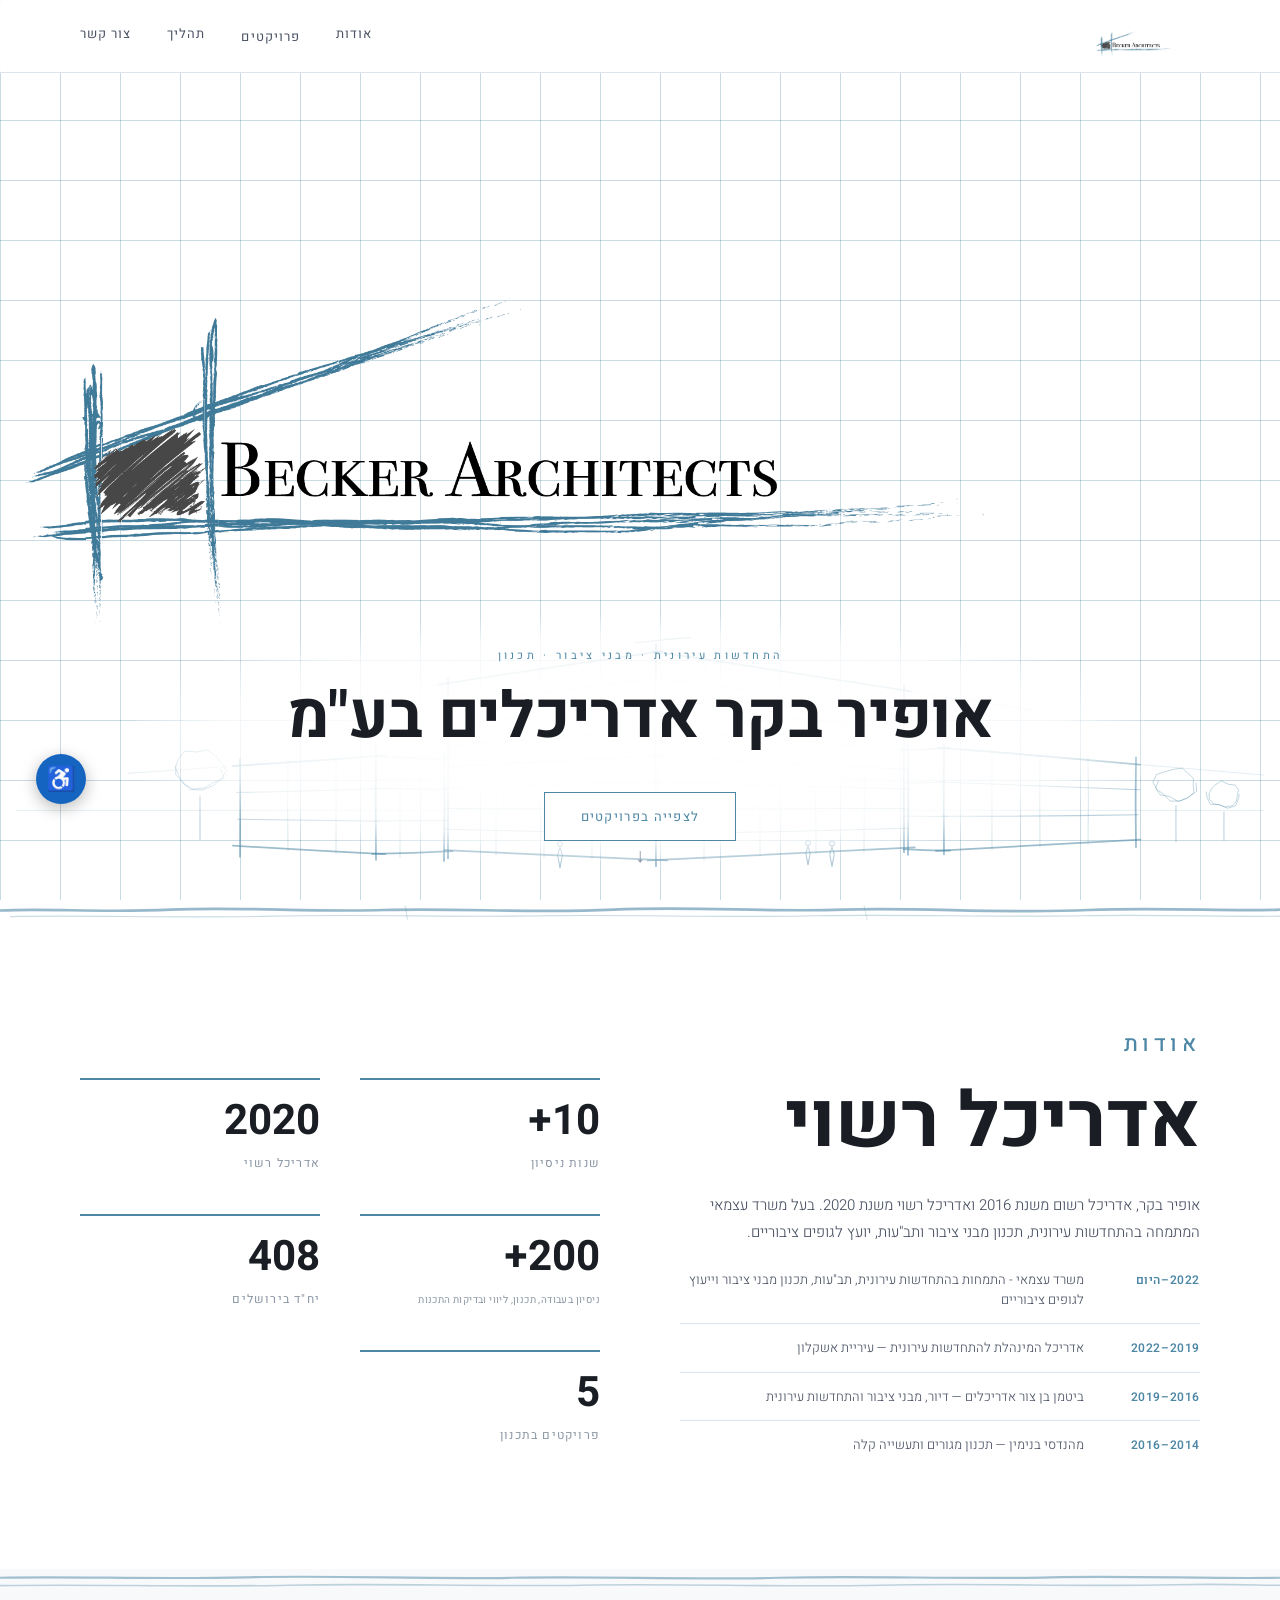
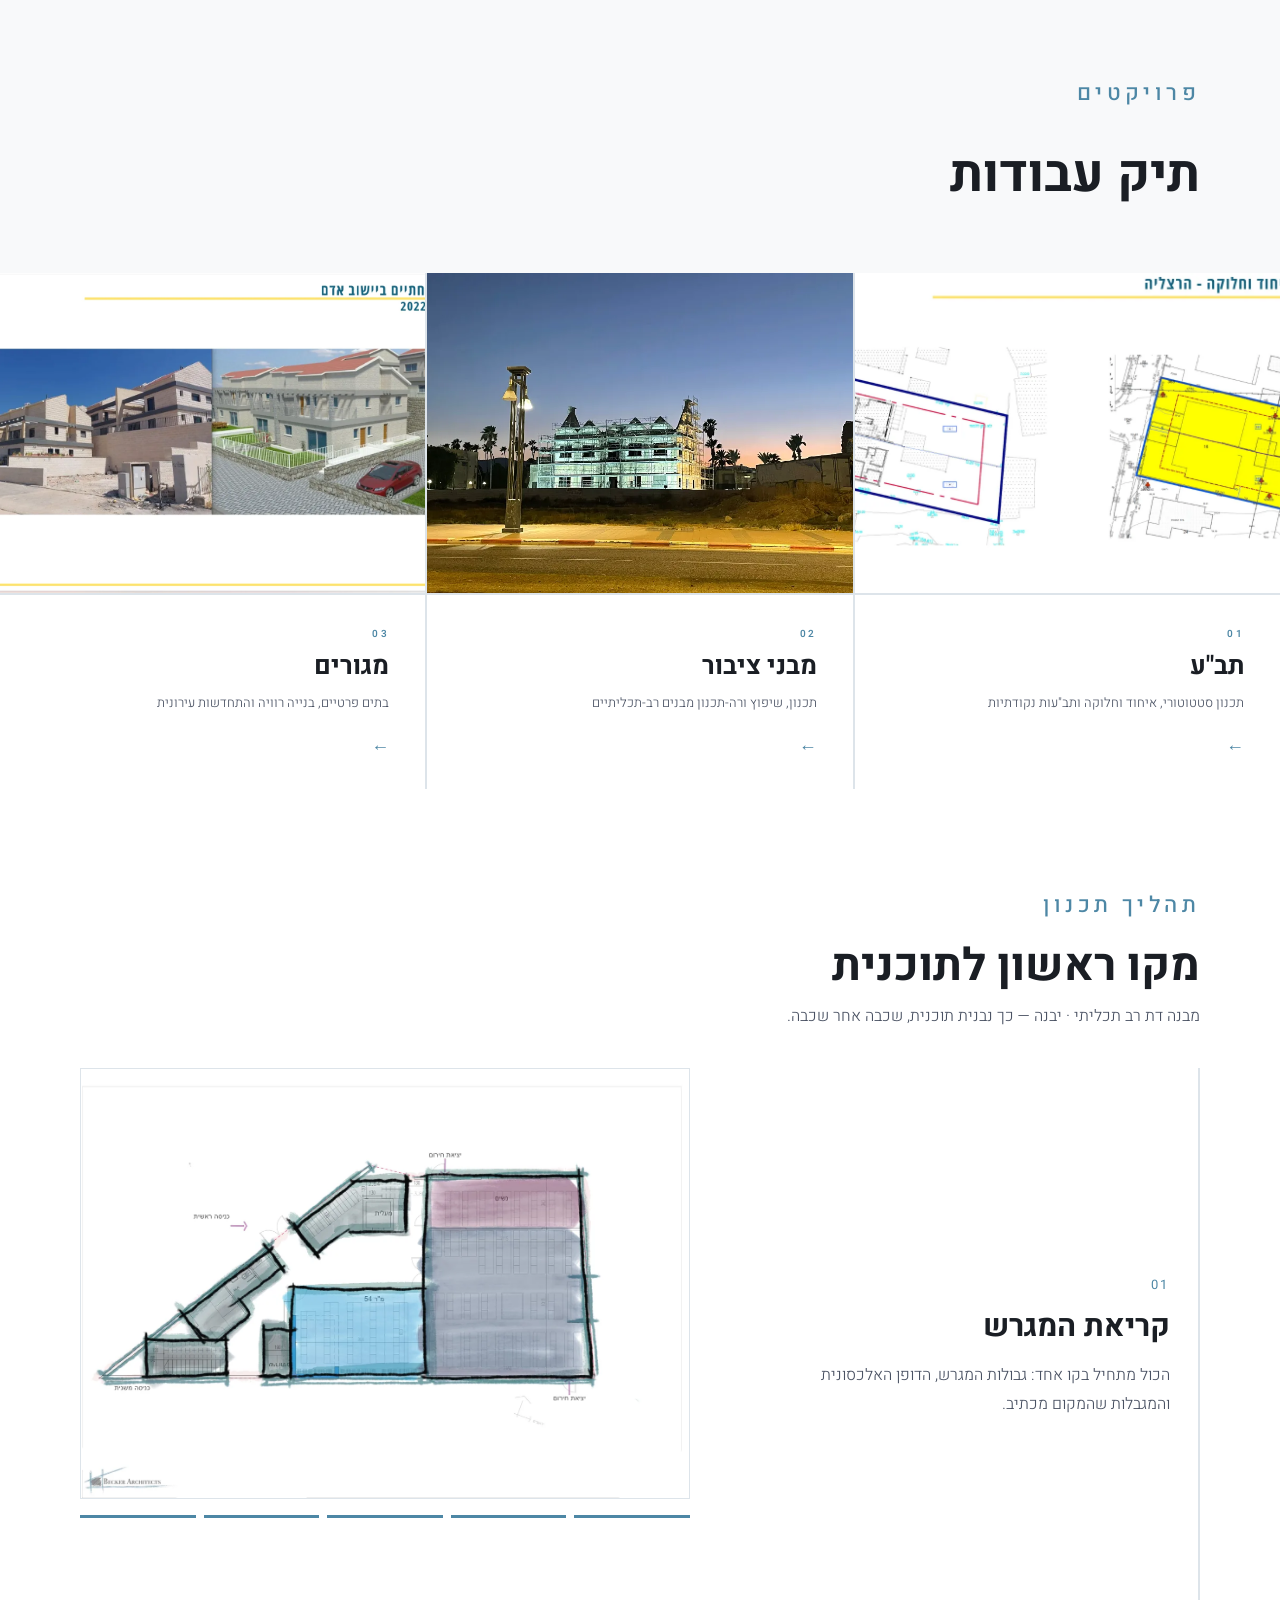
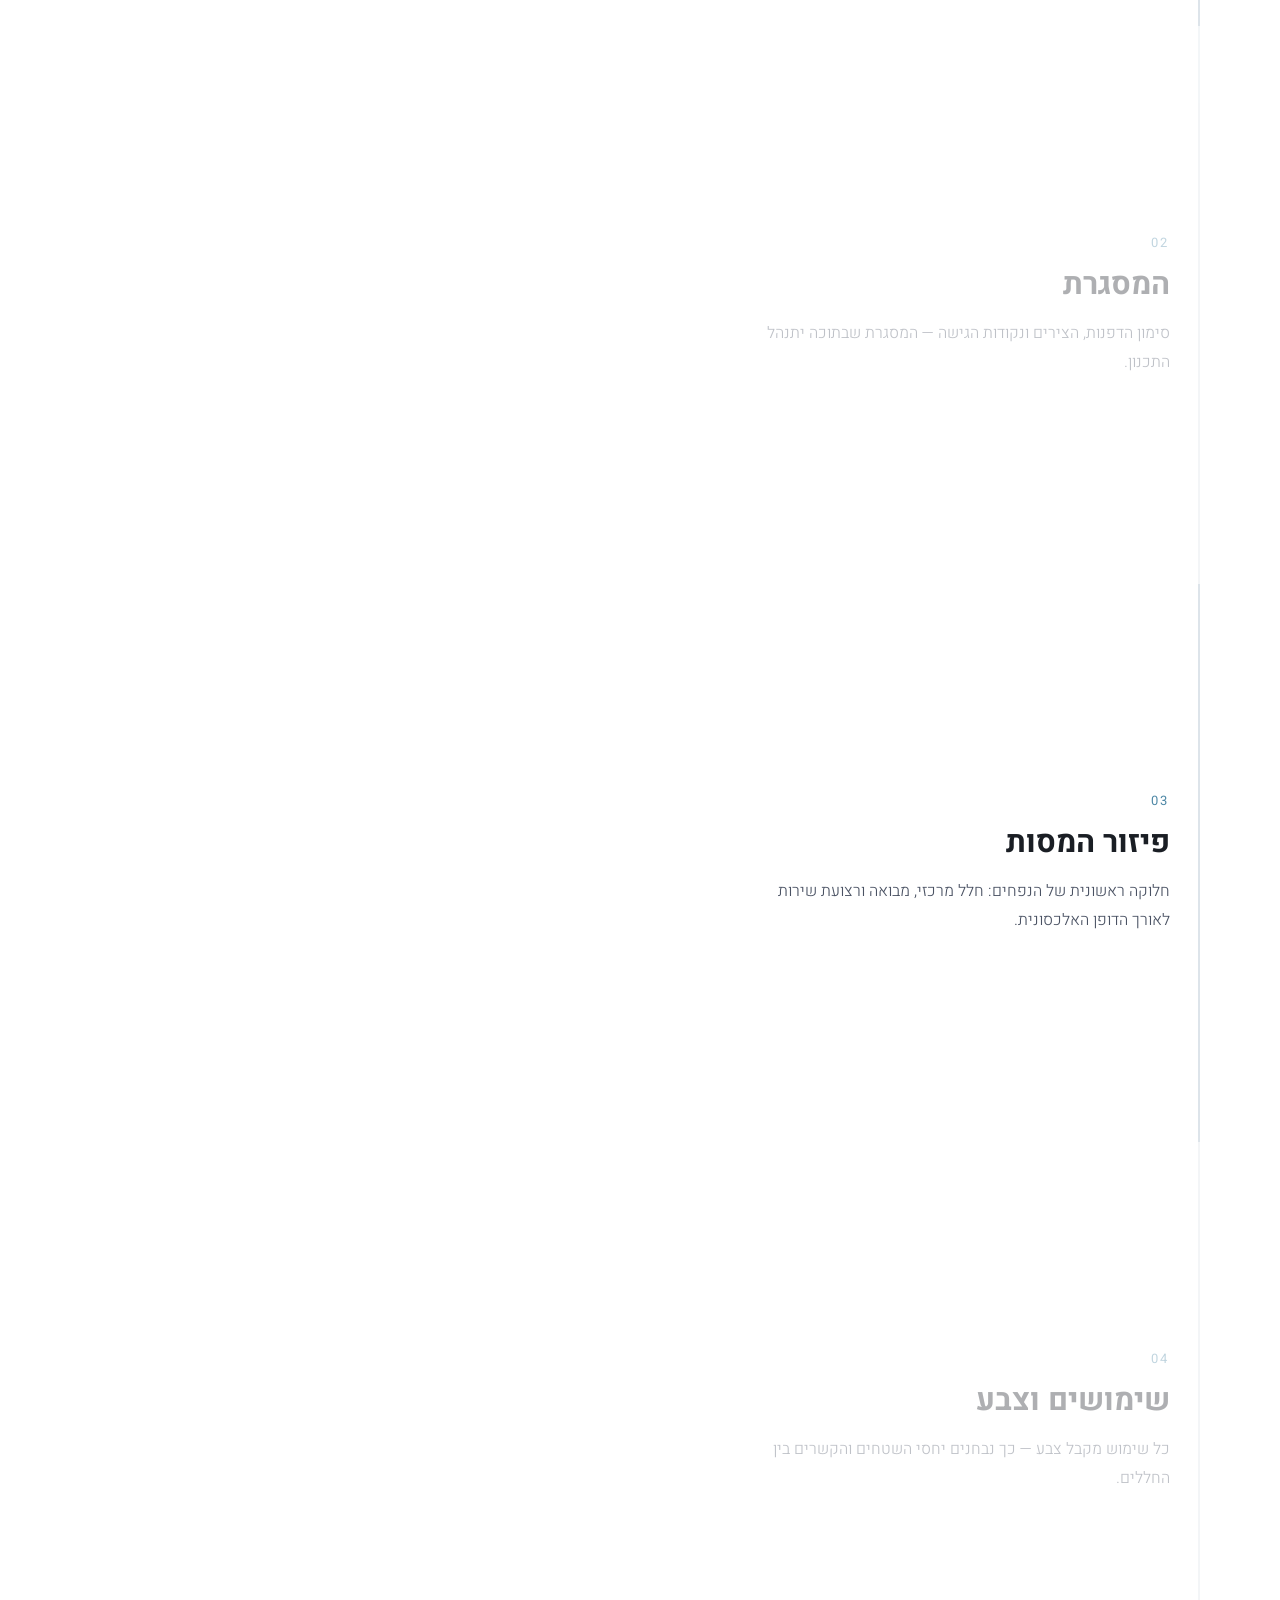
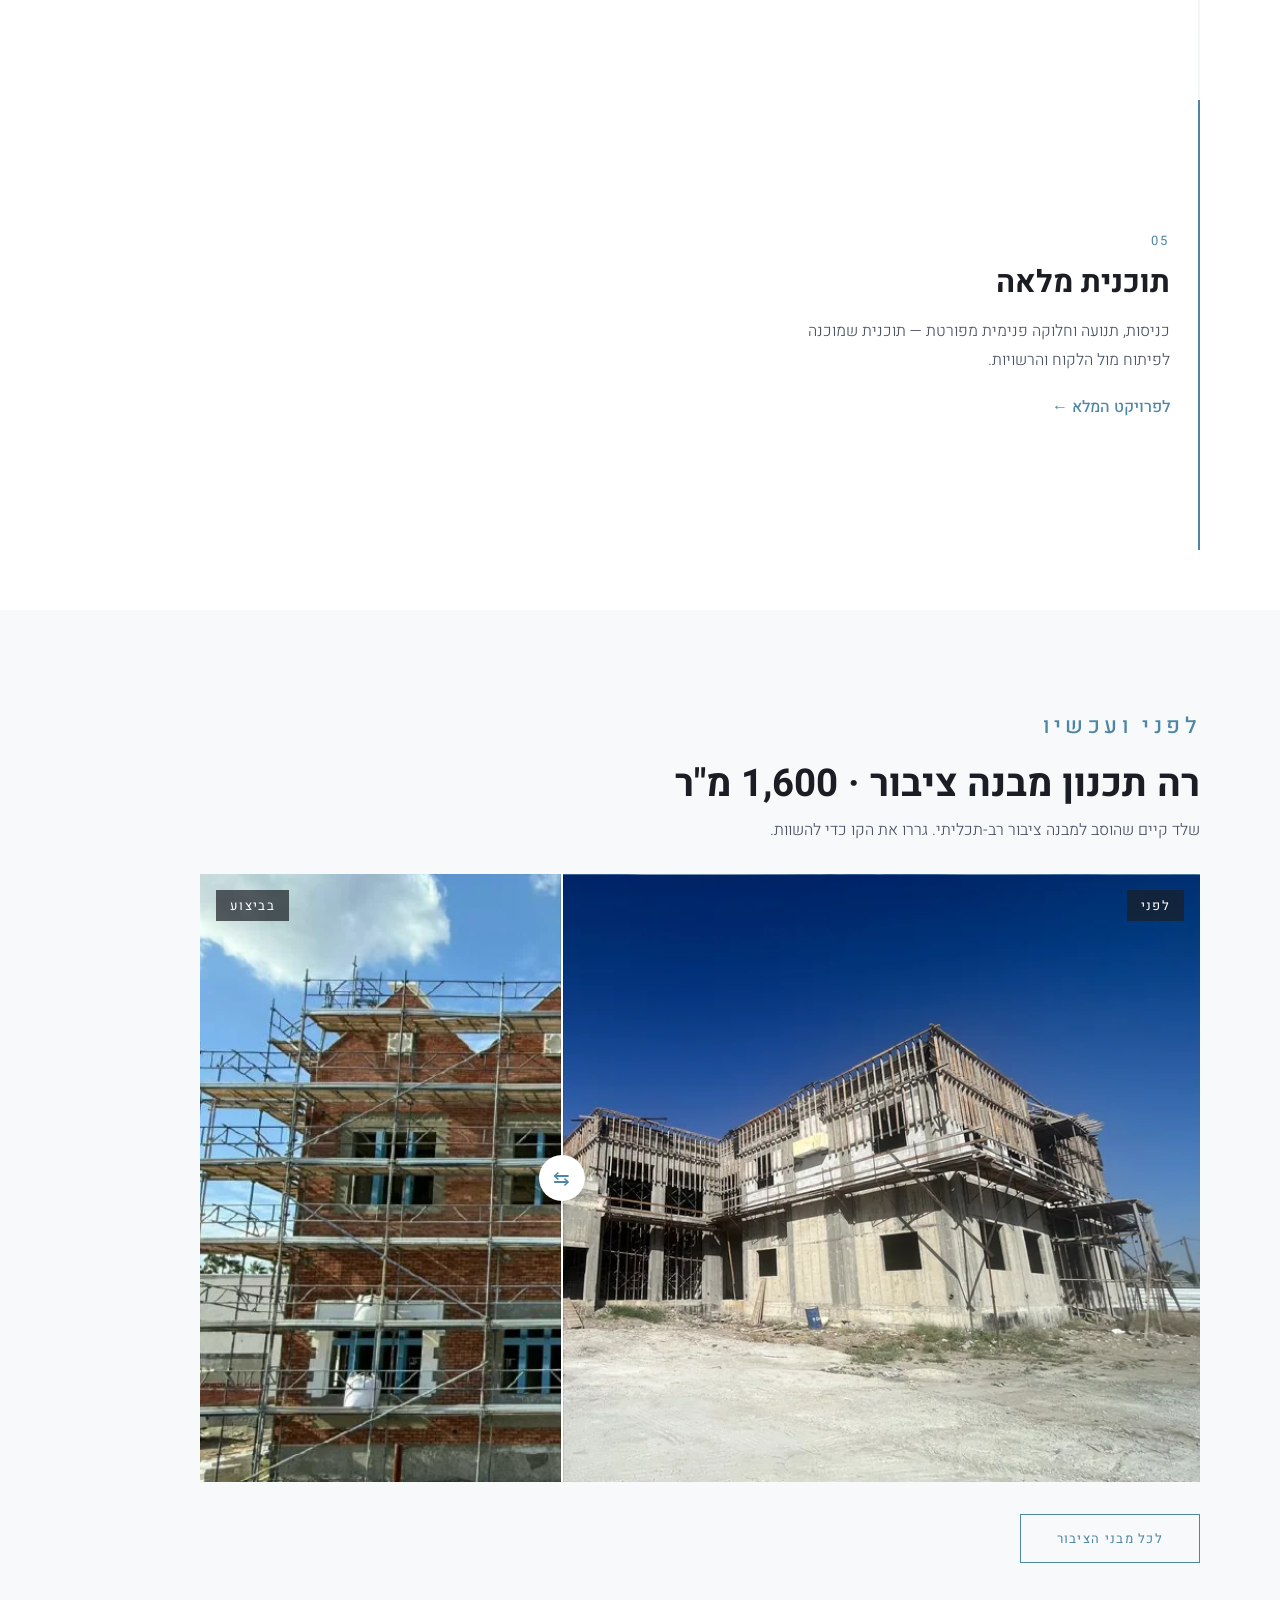
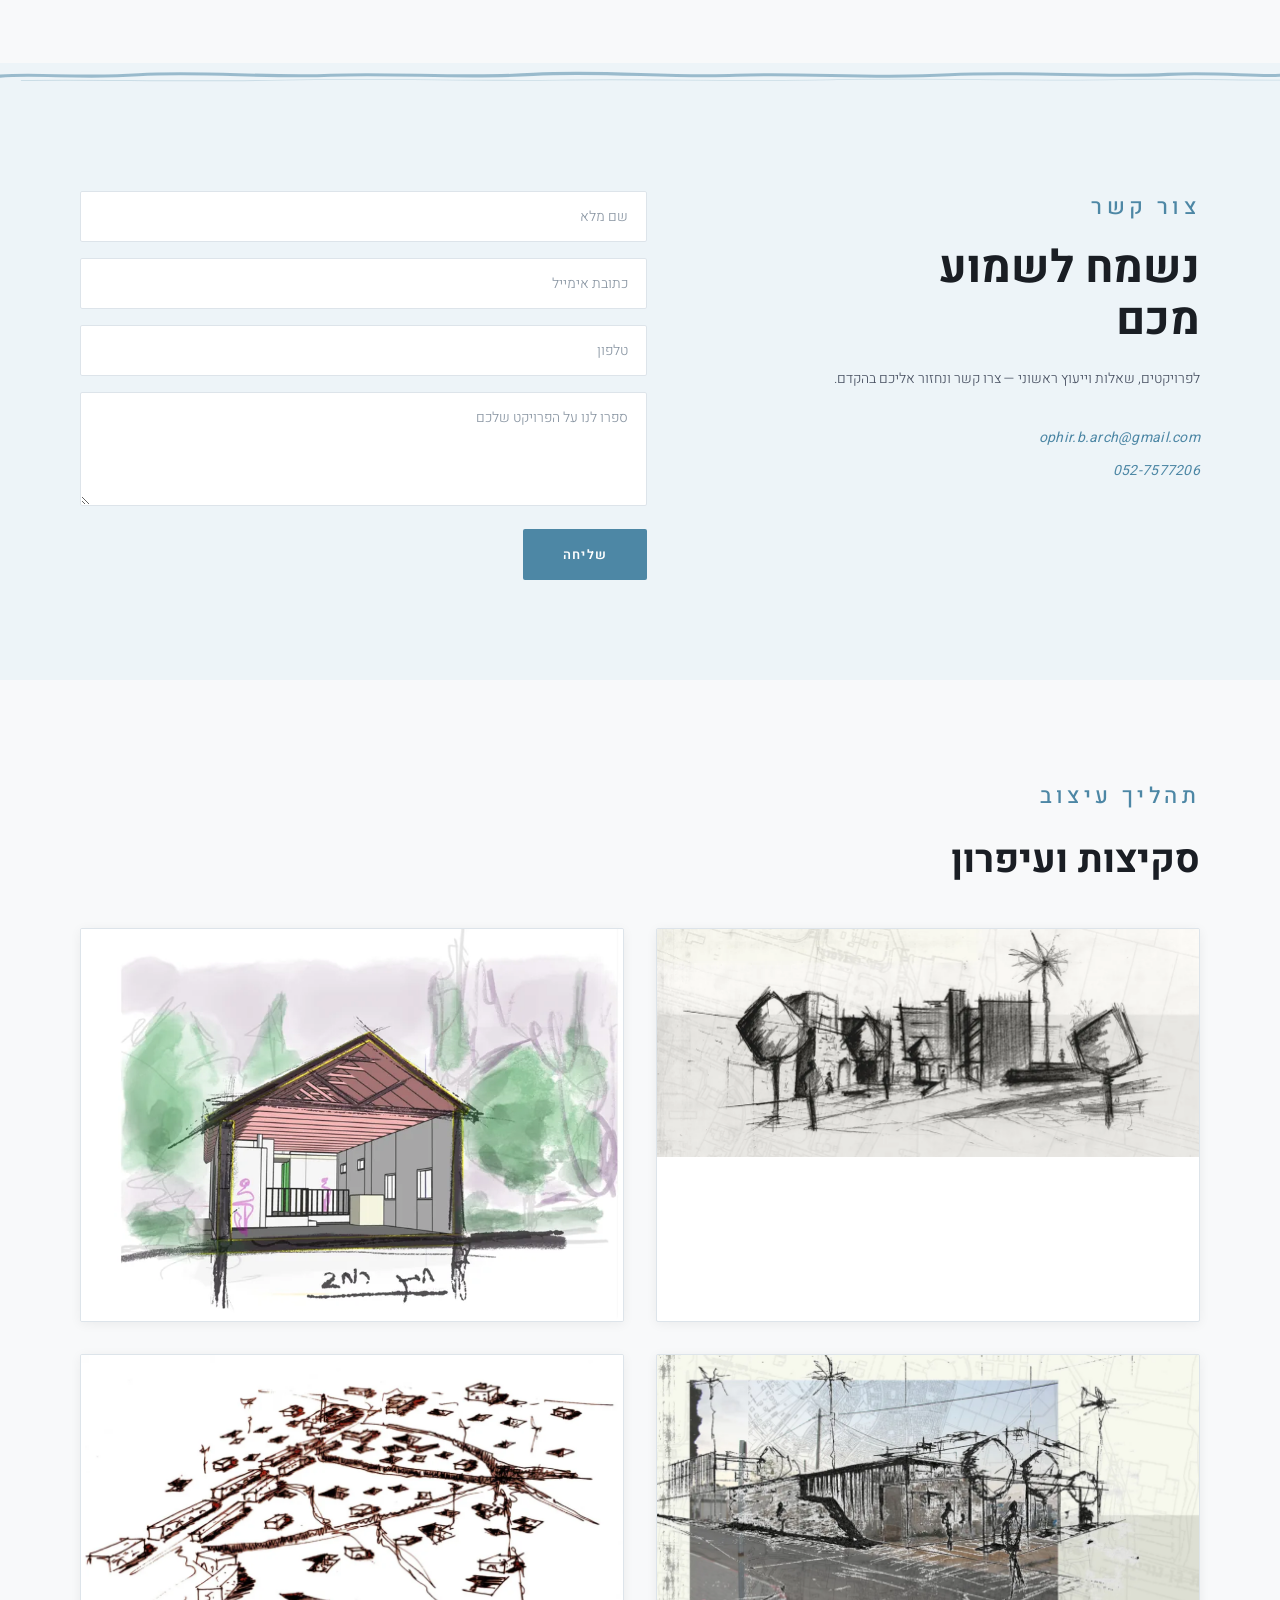
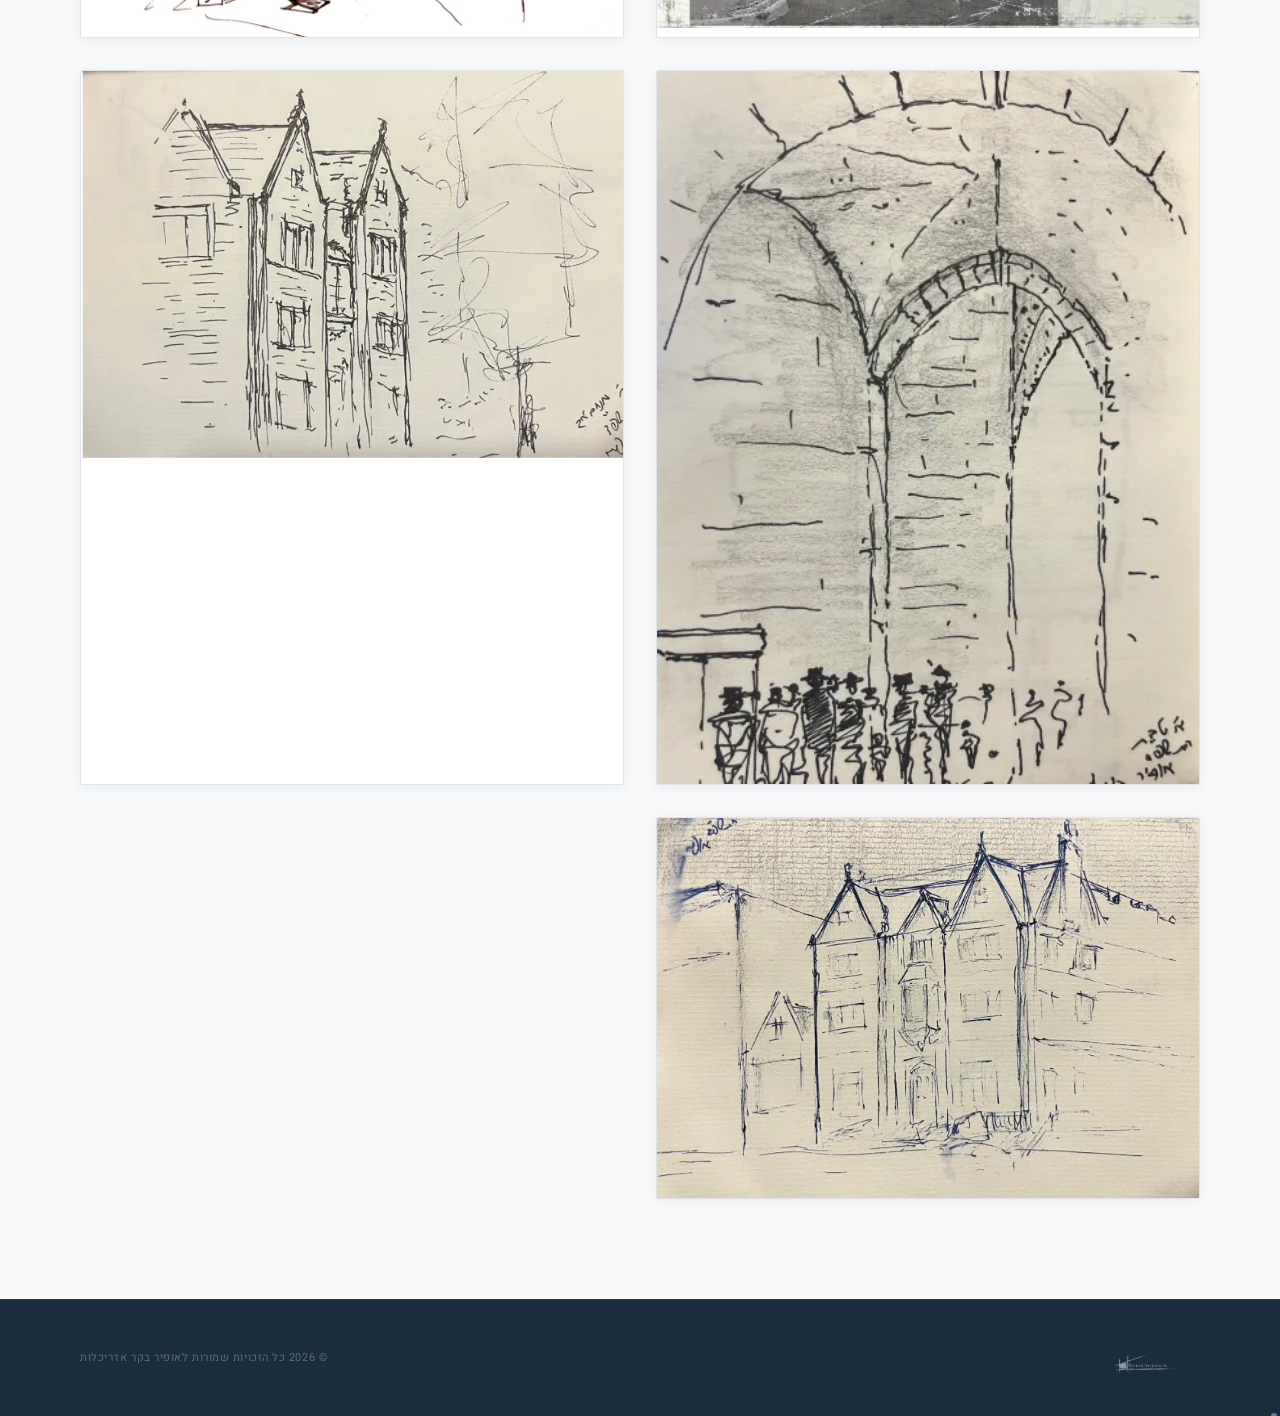
==== commit 424a38e7: "פתיח: הלוגו נבנה קו אחר קו בפתיחת האתר הלוגו פוצל לשכבות (2 קווים אנכיים, אלכסון, אופקי, קיווקו, טקס" ====
--- a/index.html
+++ b/index.html
@@ -108,7 +108,7 @@
   <link rel="preconnect" href="https://fonts.googleapis.com" />
   <link rel="preconnect" href="https://fonts.gstatic.com" crossorigin />
   <link href="https://fonts.googleapis.com/css2?family=Heebo:wght@300;400;500;700&display=swap" rel="stylesheet" />
-  <link rel="stylesheet" href="style.css?v=17" />
+  <link rel="stylesheet" href="style.css?v=18" />
 </head>
 <body>
 
@@ -228,7 +228,15 @@
     <path class="hs-p" d="M1040.0,338.0 l-2.8,-15.2 l2.8,-9.5 l2.8,9.5 l-2.8,15.2 M1040.0,313.3 m-3,-4 a3,3 0 1,0 6,0 a3,3 0 1,0 -6,0" pathLength="1" style="--i:72"/>
     </svg>
     <div class="hero-logo-center">
-      <img src="images/logo.png" class="hero-logo-main" alt="Becker Architects לוגו" />
+      <div class="logo-draw" role="img" aria-label="Becker Architects לוגו">
+        <img src="images/logo.png" class="hero-logo-main logo-draw-base" alt="" />
+        <img class="ld ld-y" src="images/logo-layers/v1.webp" alt="" style="left:4.595%;top:50.39%;width:1.8%;height:49.61%;--t:0.2s;--d:0.55s" />
+        <img class="ld ld-y" src="images/logo-layers/v2.webp" alt="" style="left:14.164%;top:41.472%;width:1.705%;height:58.528%;--t:0.45s;--d:0.55s" />
+        <img class="ld ld-x" src="images/logo-layers/diag.webp" alt="" style="left:0.0%;top:37.681%;width:40.313%;height:35.34%;--t:0.85s;--d:0.7s" />
+        <img class="ld ld-x" src="images/logo-layers/horiz.webp" alt="" style="left:0.568%;top:75.92%;width:77.404%;height:8.25%;--t:1.3s;--d:0.85s" />
+        <img class="ld ld-x" src="images/logo-layers/hatch.webp" alt="" style="left:5.59%;top:62.765%;width:9.0%;height:17.949%;--t:1.85s;--d:0.5s" />
+        <img class="ld ld-x" src="images/logo-layers/text.webp" alt="" style="left:15.869%;top:65.106%;width:45.287%;height:10.702%;--t:2.1s;--d:0.8s" />
+      </div>
     </div>
     <div class="hero-content">
       <p class="hero-label">התחדשות עירונית · מבני ציבור · תכנון</p>
--- a/style.css
+++ b/style.css
@@ -1424,12 +1424,39 @@
 .hero-sketch .hs-p { stroke-width: 1.4; opacity: .45; --dur: .7s; }
 @keyframes hs-draw { to { stroke-dashoffset: 0; } }
 
-/* Logo "inked" in with a pen-like wipe, then the text rises */
-.hero-logo-main {
-  clip-path: inset(0 0 0 100%);
-  animation: logo-ink 1.6s cubic-bezier(.65,0,.35,1) .5s forwards;
-}
-@keyframes logo-ink { to { clip-path: inset(0 0 0 0); } }
+/* Logo drawn stroke by stroke: each pencil line of the logo is its own layer,
+   revealed with a soft-edged mask in the direction it was drawn */
+.logo-draw { position: relative; display: inline-block; line-height: 0; }
+.logo-draw-base { visibility: hidden; }
+.logo-draw .ld {
+  position: absolute;
+  object-fit: fill;
+  -webkit-mask-repeat: no-repeat; mask-repeat: no-repeat;
+  animation-duration: var(--d);
+  animation-delay: var(--t);
+  animation-timing-function: cubic-bezier(.45,.05,.35,1);
+  animation-fill-mode: both;
+}
+.logo-draw .ld-x {
+  -webkit-mask-image: linear-gradient(to right, #000 45%, transparent 55%);
+          mask-image: linear-gradient(to right, #000 45%, transparent 55%);
+  -webkit-mask-size: 250% 100%; mask-size: 250% 100%;
+  animation-name: ld-x;
+}
+.logo-draw .ld-y {
+  -webkit-mask-image: linear-gradient(to bottom, #000 45%, transparent 55%);
+          mask-image: linear-gradient(to bottom, #000 45%, transparent 55%);
+  -webkit-mask-size: 100% 250%; mask-size: 100% 250%;
+  animation-name: ld-y;
+}
+@keyframes ld-x {
+  from { -webkit-mask-position: 100% 0; mask-position: 100% 0; }
+  to   { -webkit-mask-position: 0 0;    mask-position: 0 0; }
+}
+@keyframes ld-y {
+  from { -webkit-mask-position: 0 100%; mask-position: 0 100%; }
+  to   { -webkit-mask-position: 0 0;    mask-position: 0 0; }
+}
 /* Soft paper halo so the title stays crisp over the drawing */
 .hero-content::before {
   content: '';
@@ -1445,9 +1472,9 @@
   transform: translateY(14px);
   animation: hero-rise .8s ease forwards;
 }
-.hero-content > :nth-child(1) { animation-delay: 1.7s; }
-.hero-content > :nth-child(2) { animation-delay: 1.9s; }
-.hero-content > :nth-child(3) { animation-delay: 2.15s; }
+.hero-content > :nth-child(1) { animation-delay: 2.5s; }
+.hero-content > :nth-child(2) { animation-delay: 2.7s; }
+.hero-content > :nth-child(3) { animation-delay: 2.95s; }
 @keyframes hero-rise { to { opacity: 1; transform: none; } }
 
 /* ---------- PROCESS JOURNEY ---------- */
@@ -1601,7 +1628,7 @@
 
 @media (prefers-reduced-motion: reduce) {
   .hero-sketch path { animation: none; stroke-dashoffset: 0; }
-  .hero-logo-main { animation: none; clip-path: none; }
+  .logo-draw .ld { animation: none; -webkit-mask: none; mask: none; }
   .hero-content > * { animation: none; opacity: 1; transform: none; }
   .journey-img { transition: none; transform: none; }
 }
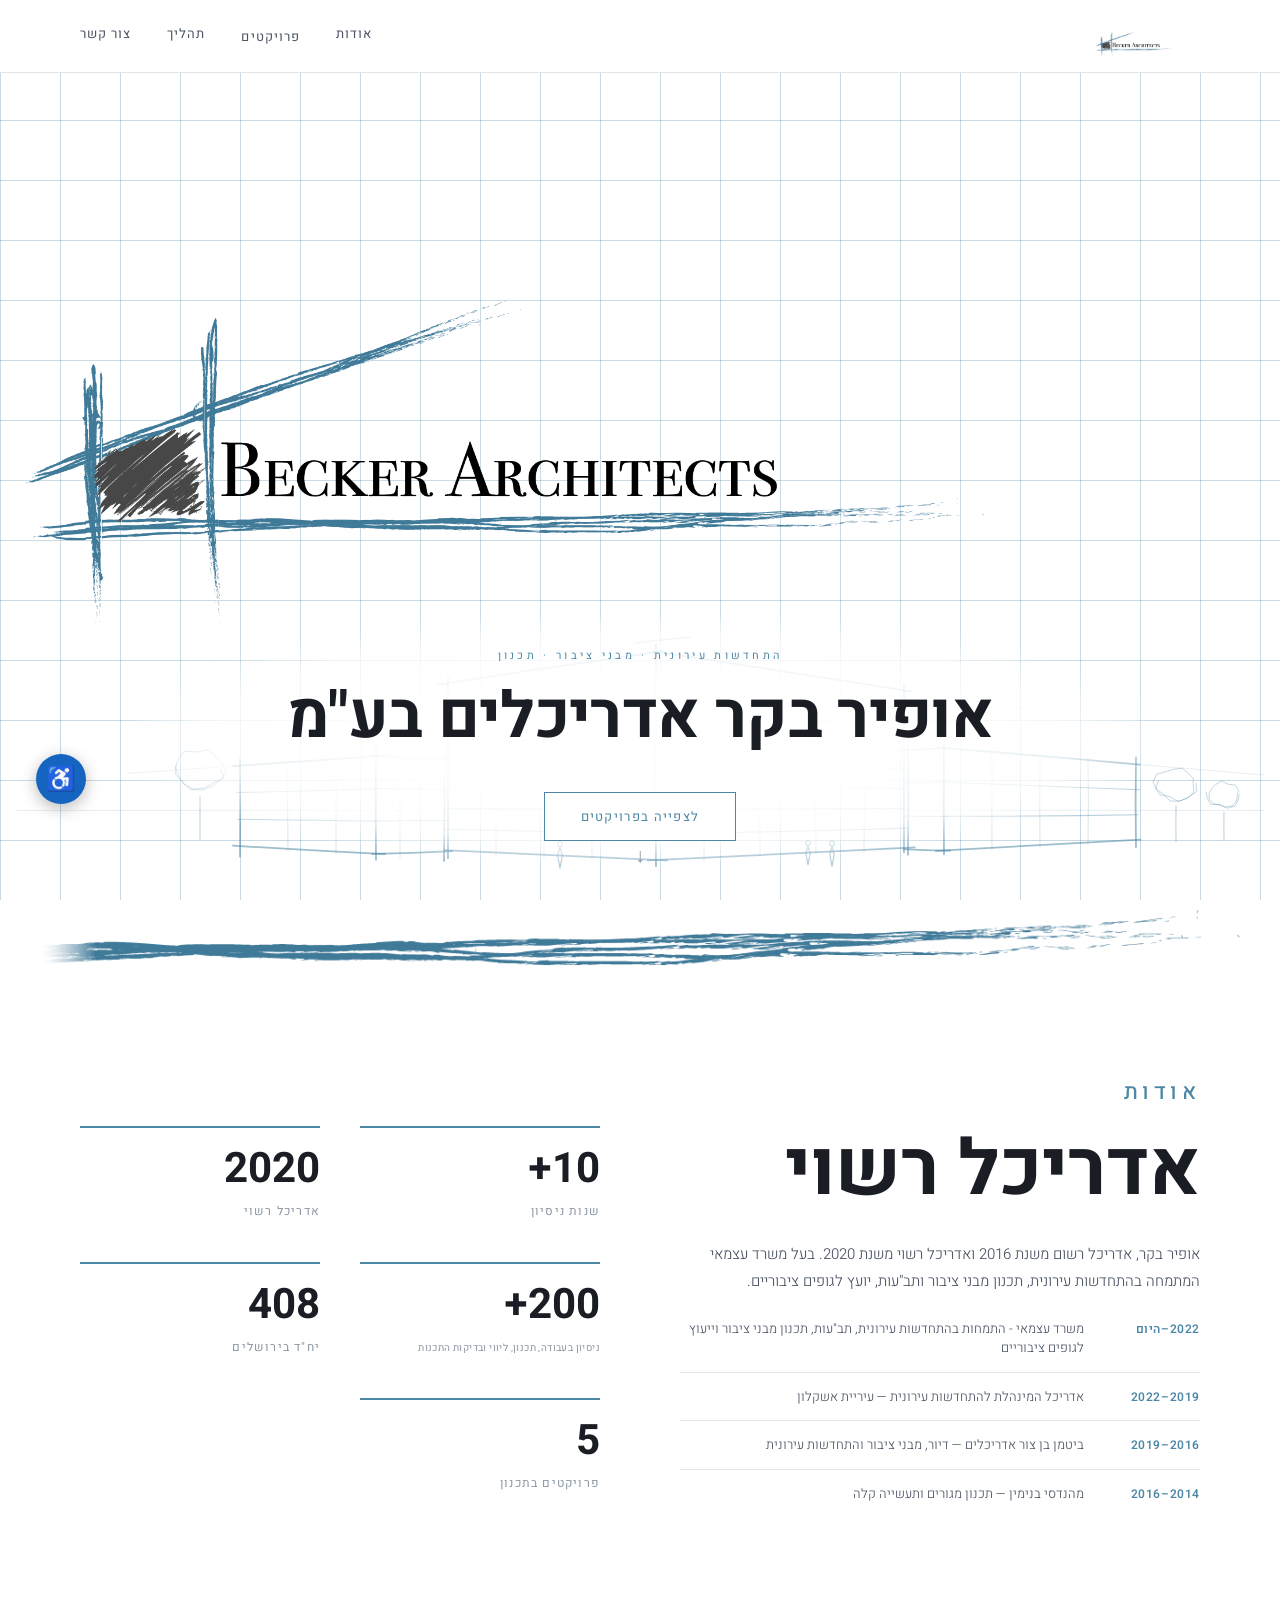
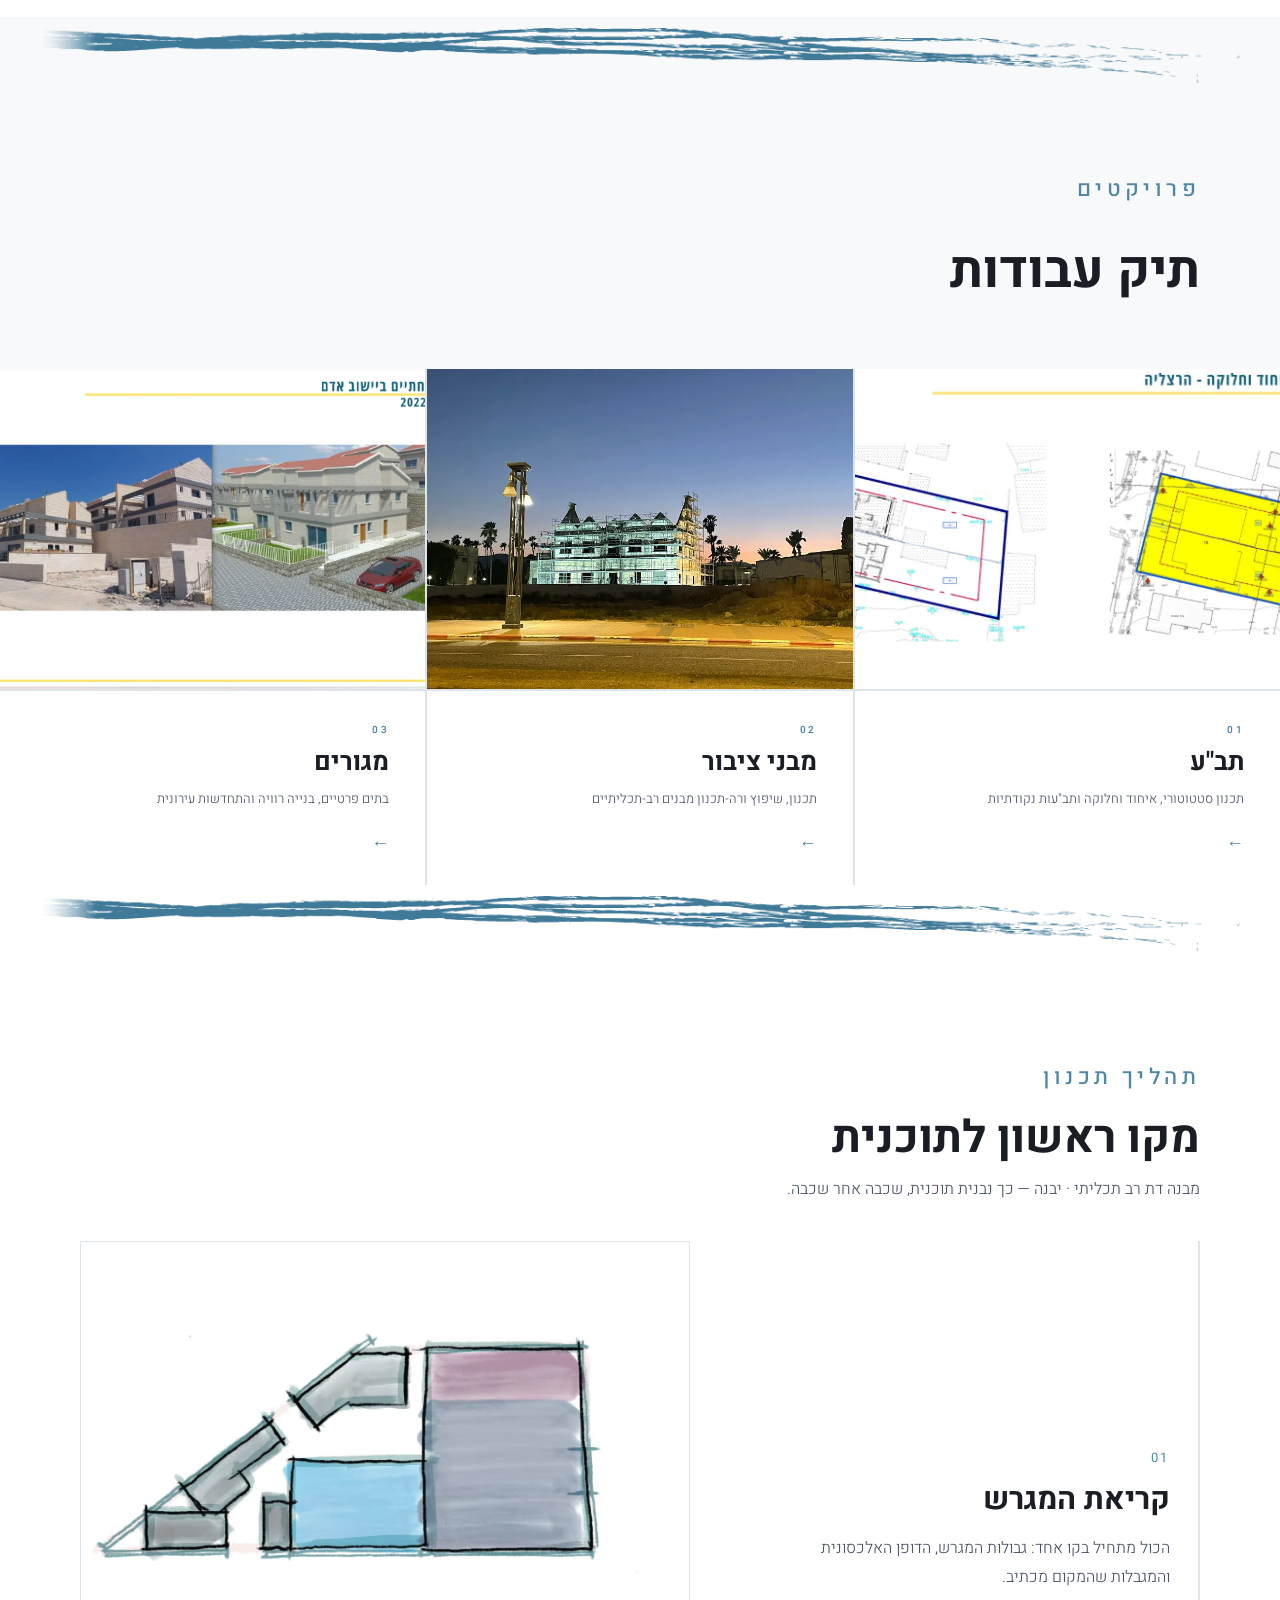
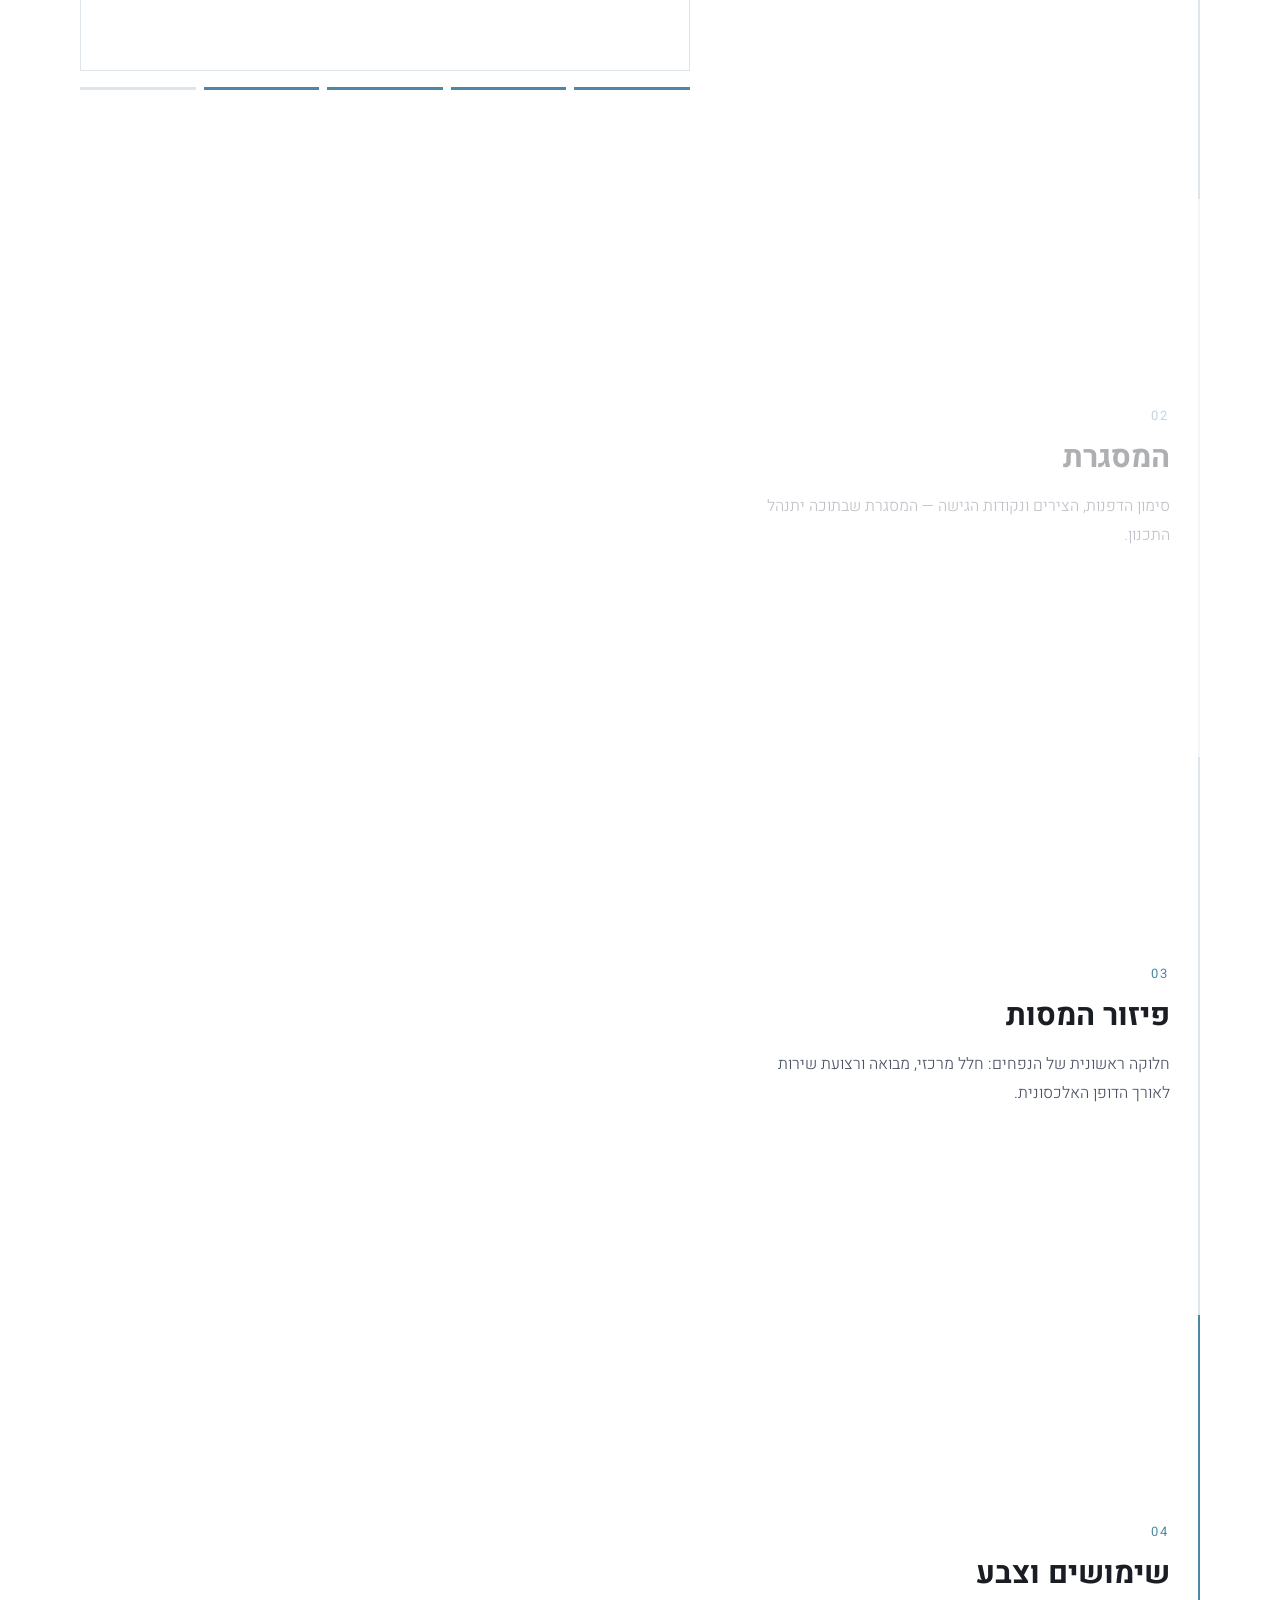
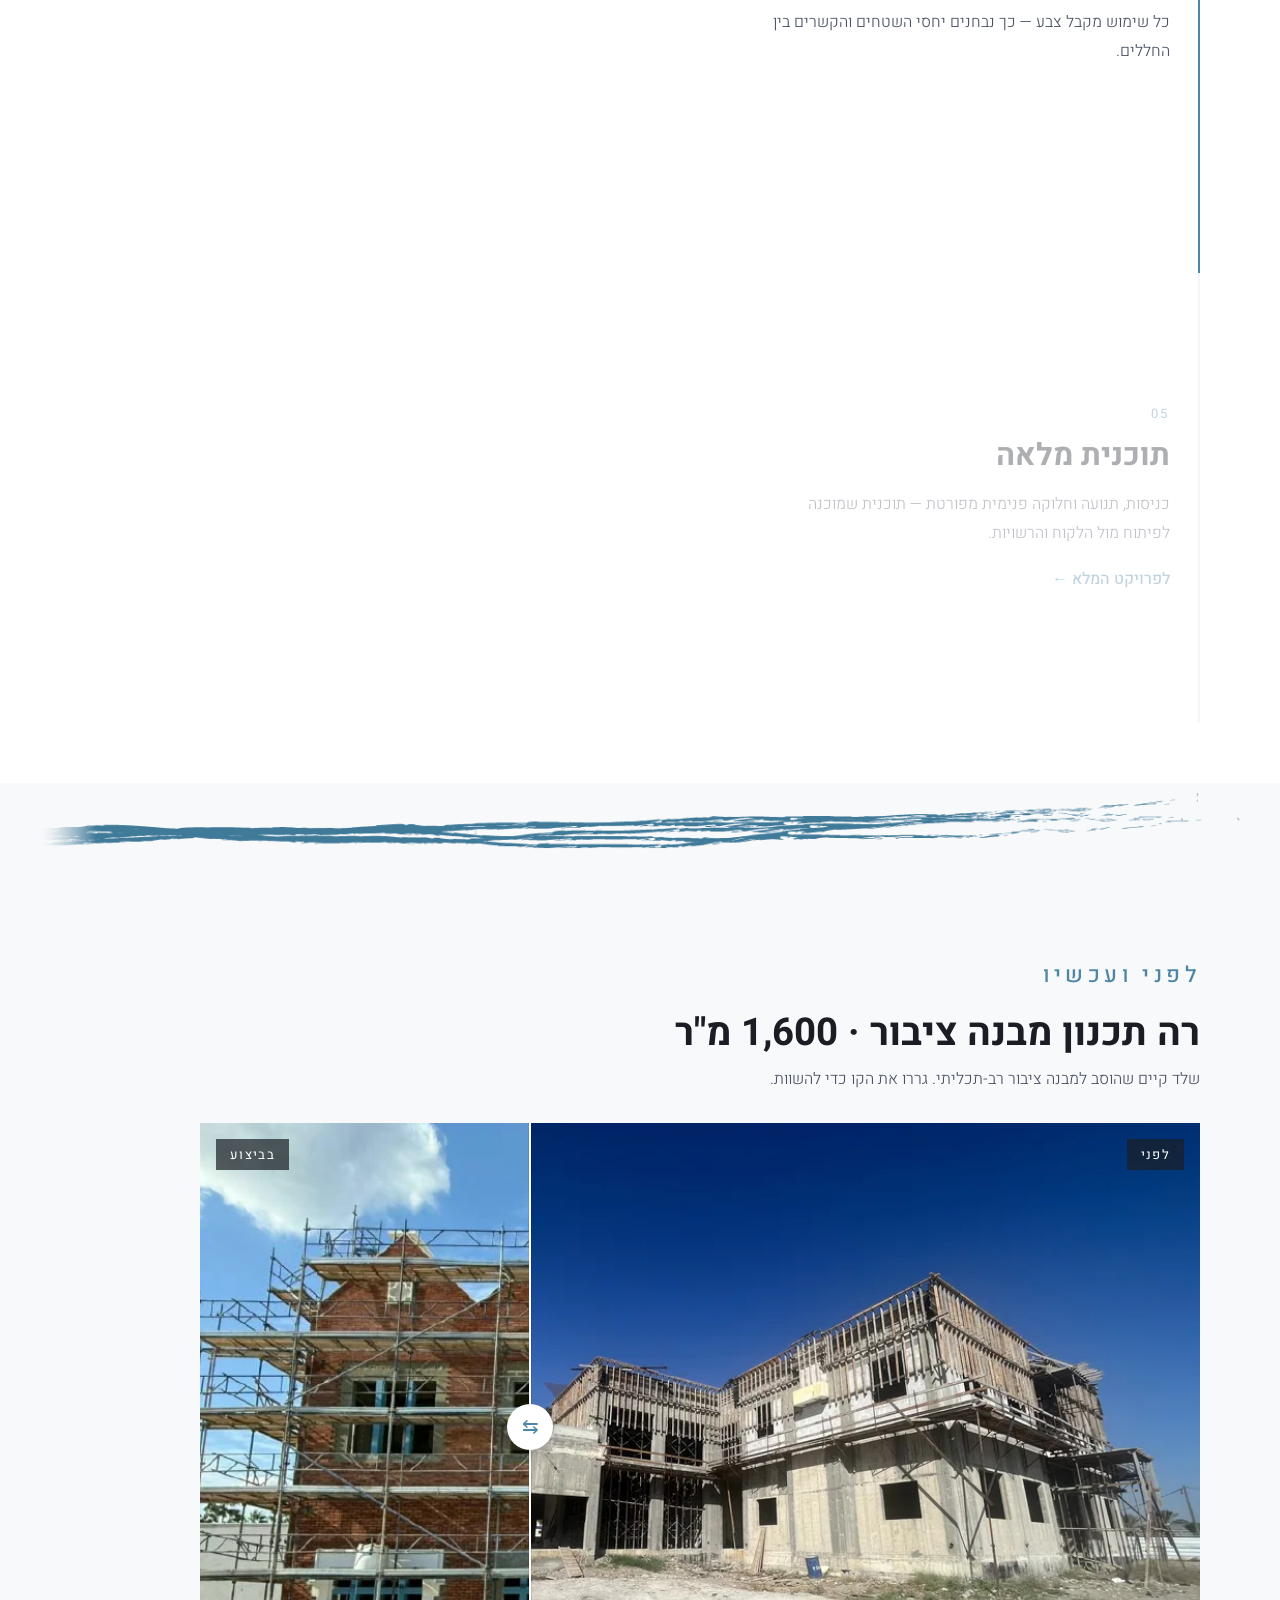
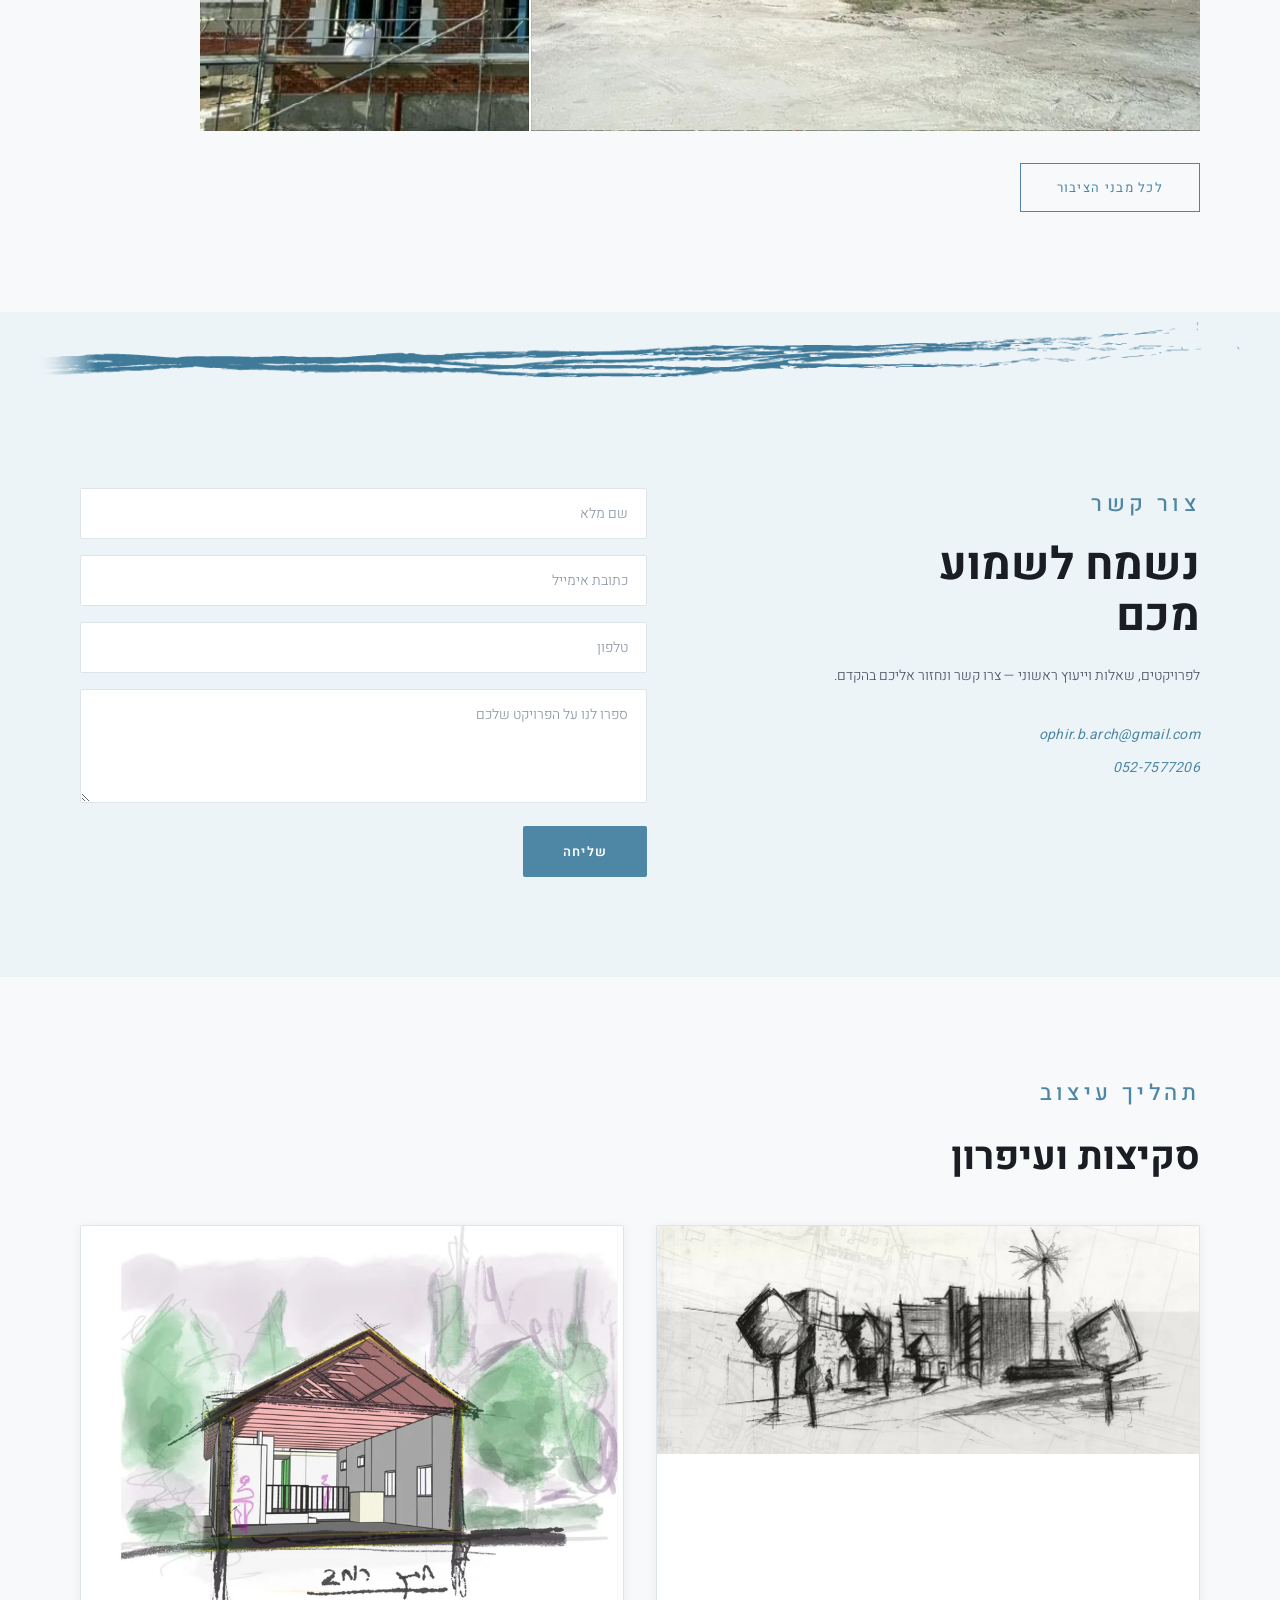
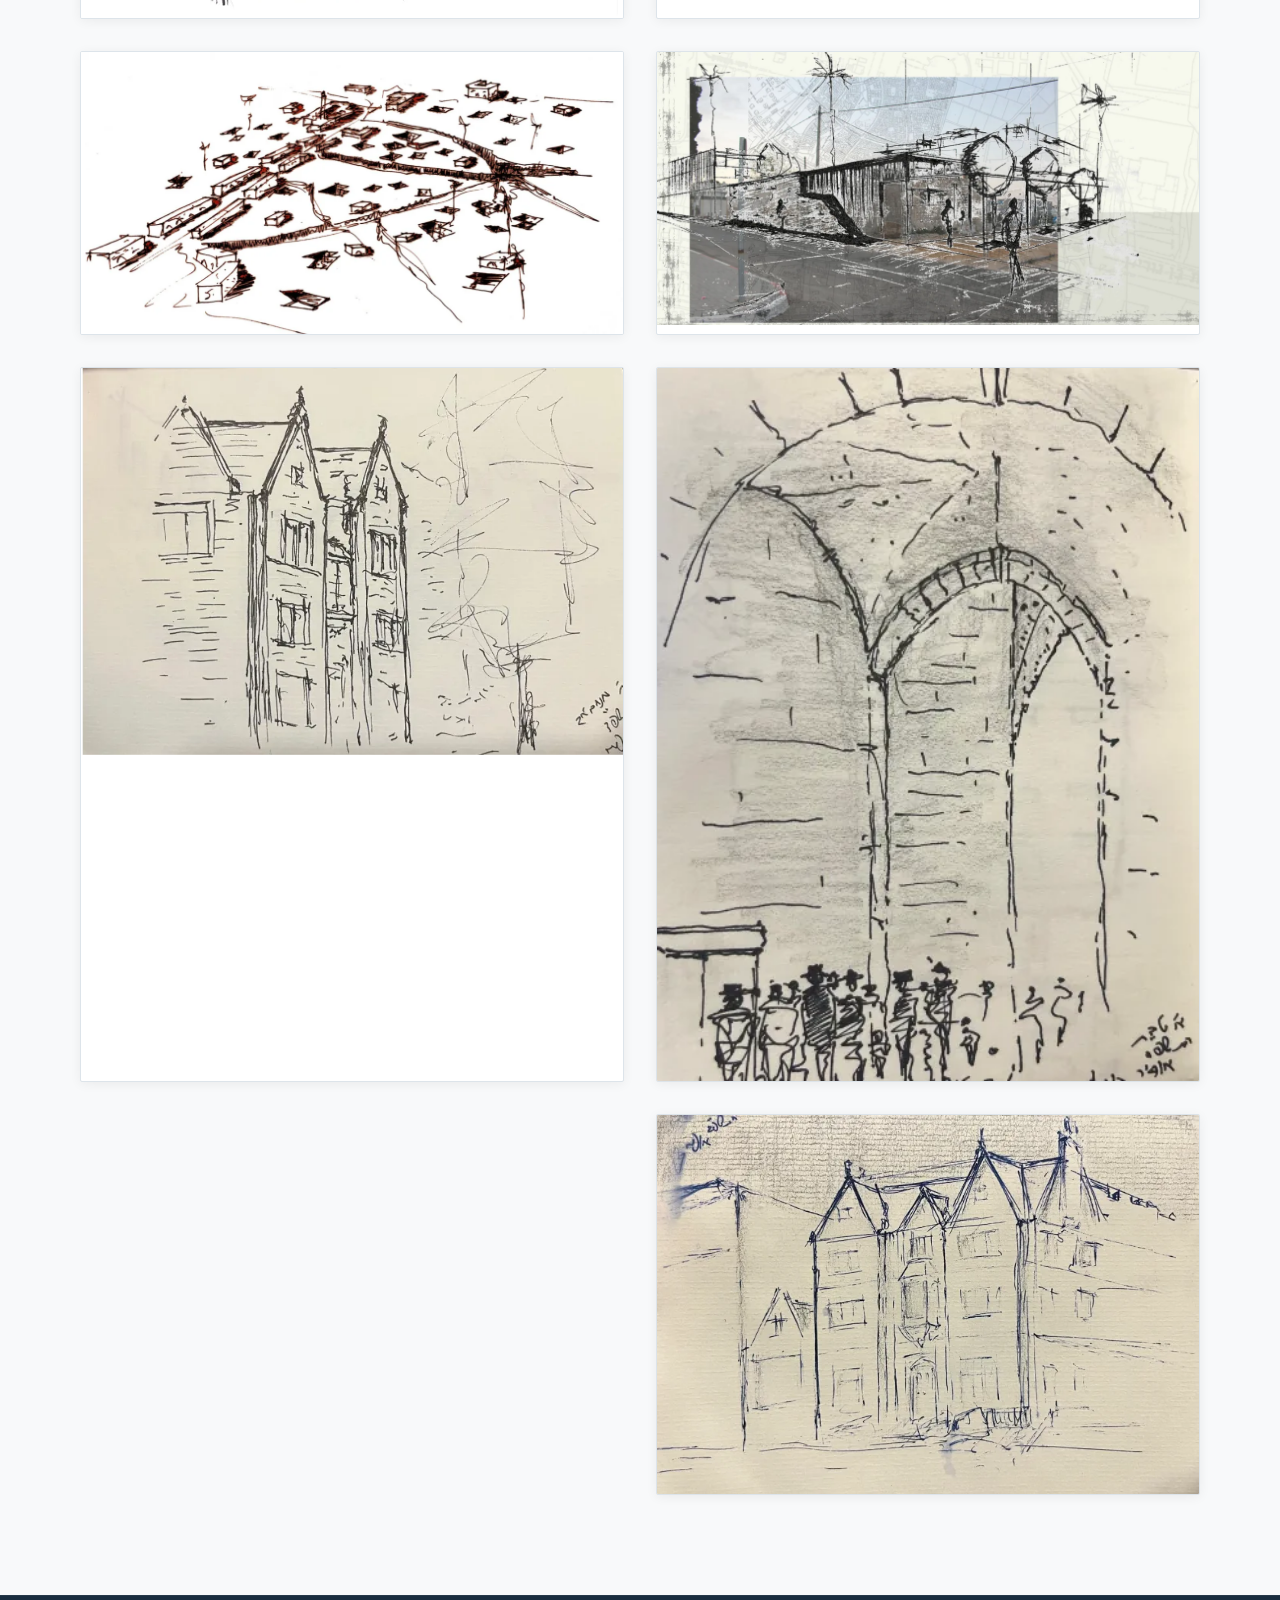
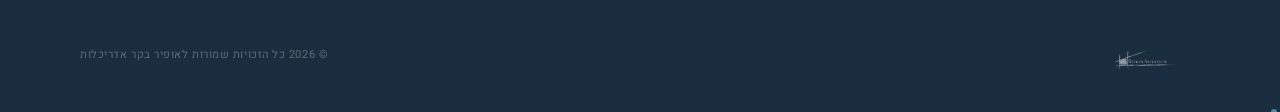
==== commit 9a9f71e2: "קווי הפרדה: קו העיפרון מהלוגו, נמתח משמאל לימין בגלילה - הקו האופקי מהלוגו המקורי מחליף את קווי ה-SV" ====
--- a/index.html
+++ b/index.html
@@ -108,7 +108,7 @@
   <link rel="preconnect" href="https://fonts.googleapis.com" />
   <link rel="preconnect" href="https://fonts.gstatic.com" crossorigin />
   <link href="https://fonts.googleapis.com/css2?family=Heebo:wght@300;400;500;700&display=swap" rel="stylesheet" />
-  <link rel="stylesheet" href="style.css?v=18" />
+  <link rel="stylesheet" href="style.css?v=19" />
 </head>
 <body>
 
@@ -247,13 +247,8 @@
   </section>
 
   <!-- DIVIDER 1: two strokes, energetic -->
-  <div class="sketch-divider" style="background:var(--white)">
-    <svg xmlns="http://www.w3.org/2000/svg" viewBox="0 0 1200 32" preserveAspectRatio="none" aria-hidden="true">
-      <path d="M0,12 C45,9 95,15 160,11 C225,7.5 290,14 360,11.5 C430,9 500,15.5 575,11 C650,7 720,14 790,11 C860,8 940,16 1020,11.5 C1090,8 1155,13.5 1200,11" stroke="#4d87a5" stroke-width="3" fill="none" stroke-linecap="round" opacity="0.58"/>
-      <path d="M10,19 C80,17 165,21 255,18.5 C345,16 425,20 510,18 C595,16.5 680,20.5 765,18 C850,16 935,20 1015,18 C1090,16.5 1155,19.5 1200,18.5" stroke="#4d87a5" stroke-width="1.3" fill="none" stroke-linecap="round" opacity="0.3"/>
-      <path d="M380,7 L382,22" stroke="#4d87a5" stroke-width="1.2" opacity="0.2" stroke-linecap="round"/>
-      <path d="M810,6 L813,23" stroke="#4d87a5" stroke-width="1" opacity="0.18" stroke-linecap="round"/>
-    </svg>
+  <div class="sketch-divider" style="background:var(--white)" aria-hidden="true">
+    <img class="divider-stroke" src="images/divider-stroke.webp" alt="" loading="lazy" />
   </div>
 
   <!-- ABOUT -->
@@ -313,11 +308,8 @@
   </section>
 
   <!-- DIVIDER 2: double parallel lines, architectural -->
-  <div class="sketch-divider" style="background:var(--cream)">
-    <svg xmlns="http://www.w3.org/2000/svg" viewBox="0 0 1200 32" preserveAspectRatio="none" aria-hidden="true">
-      <path d="M0,10 C65,8 145,12 230,9.5 C315,7 400,12 480,10 C560,8 645,12.5 730,10 C815,7.5 900,12 985,9.5 C1060,7.5 1140,11.5 1200,10" stroke="#4d87a5" stroke-width="2.5" fill="none" stroke-linecap="round" opacity="0.5"/>
-      <path d="M0,19 C85,17 175,21 270,18.5 C365,16 450,20.5 545,18.5 C640,16.5 730,21 825,18.5 C920,16 1010,20.5 1100,18 C1155,16.5 1185,19 1200,18.5" stroke="#4d87a5" stroke-width="1.8" fill="none" stroke-linecap="round" opacity="0.35"/>
-    </svg>
+  <div class="sketch-divider flip" style="background:var(--cream)" aria-hidden="true">
+    <img class="divider-stroke" src="images/divider-stroke.webp" alt="" loading="lazy" />
   </div>
 
   <!-- PROJECTS -->
@@ -367,6 +359,10 @@
 
     </div>
   </section>
+
+  <div class="sketch-divider flip" style="background:var(--white)" aria-hidden="true">
+    <img class="divider-stroke" src="images/divider-stroke.webp" alt="" loading="lazy" />
+  </div>
 
   <!-- PROCESS JOURNEY: sketch to plan (Yavne) -->
   <section class="journey" id="process" aria-labelledby="journey-title">
@@ -417,6 +413,10 @@
     </div>
   </section>
 
+  <div class="sketch-divider" style="background:var(--cream)" aria-hidden="true">
+    <img class="divider-stroke" src="images/divider-stroke.webp" alt="" loading="lazy" />
+  </div>
+
   <!-- BEFORE / AFTER -->
   <section class="ba section-pad" id="before-after" aria-labelledby="ba-title">
     <div class="container">
@@ -436,11 +436,8 @@
   </section>
 
   <!-- DIVIDER 3: bold single stroke, gestural -->
-  <div class="sketch-divider" style="background:var(--green-bg)">
-    <svg xmlns="http://www.w3.org/2000/svg" viewBox="0 0 1200 32" preserveAspectRatio="none" aria-hidden="true">
-      <path d="M0,15 C35,11.5 75,18 130,13.5 C185,9 250,17 310,14 C370,11 435,18 500,13 C565,8.5 625,17 690,14 C755,11 820,18.5 890,13.5 C960,9 1030,17 1095,13 C1140,10.5 1175,15.5 1200,14" stroke="#4d87a5" stroke-width="3.5" fill="none" stroke-linecap="round" opacity="0.52"/>
-      <path d="M20,20 C90,18.5 175,22 265,19.5 C355,17 440,21 525,19.5 C610,18 695,21.5 785,19 C875,17 960,21 1050,19 C1110,17.5 1165,20 1200,19.5" stroke="#4d87a5" stroke-width="1" fill="none" stroke-linecap="round" opacity="0.22"/>
-    </svg>
+  <div class="sketch-divider" style="background:var(--green-bg)" aria-hidden="true">
+    <img class="divider-stroke" src="images/divider-stroke.webp" alt="" loading="lazy" />
   </div>
 
   <!-- CONTACT -->
@@ -560,6 +557,6 @@
     <a href="accessibility.html" class="a11y-decl-link">הצהרת נגישות</a>
   </div>
 
-  <script src="script.js?v=17"></script>
+  <script src="script.js?v=19"></script>
 </body>
 </html>
--- a/style.css
+++ b/style.css
@@ -667,19 +667,37 @@
 }
 .form-success.visible { display: block; }
 
-/* ---------- SKETCH DIVIDER ---------- */
+/* ---------- SKETCH DIVIDER (the horizontal pencil stroke from the logo) ---------- */
 .sketch-divider {
   width: 100%;
   overflow: hidden;
-  height: 28px;
-  display: flex;
-  align-items: center;
-}
-.sketch-divider svg {
+  padding: 10px 40px;
+  line-height: 0;
+}
+.sketch-divider .divider-stroke {
   display: block;
-  width: 100%;
-  height: 28px;
-}
+  width: min(1200px, 100%);
+  height: auto;
+  aspect-ratio: 1304 / 61;
+  object-fit: fill;
+  margin: 0 auto;
+}
+.sketch-divider.flip .divider-stroke { transform: scaleY(-1); }
+/* Drawn left → right when the divider scrolls into view */
+.js .sketch-divider .divider-stroke {
+  -webkit-mask-image: linear-gradient(to right, #000 45%, transparent 55%);
+          mask-image: linear-gradient(to right, #000 45%, transparent 55%);
+  -webkit-mask-repeat: no-repeat; mask-repeat: no-repeat;
+  -webkit-mask-size: 250% 100%; mask-size: 250% 100%;
+  -webkit-mask-position: 100% 0; mask-position: 100% 0;
+}
+.js .sketch-divider.in-view .divider-stroke {
+  animation: ld-x 1.5s cubic-bezier(.45,.05,.35,1) both;
+}
+@media (prefers-reduced-motion: reduce) {
+  .js .sketch-divider .divider-stroke { -webkit-mask: none; mask: none; animation: none; }
+}
+@media (max-width: 900px) { .sketch-divider { padding: 8px 20px; } }
 
 /* ---------- FOOTER ---------- */
 .site-footer {
